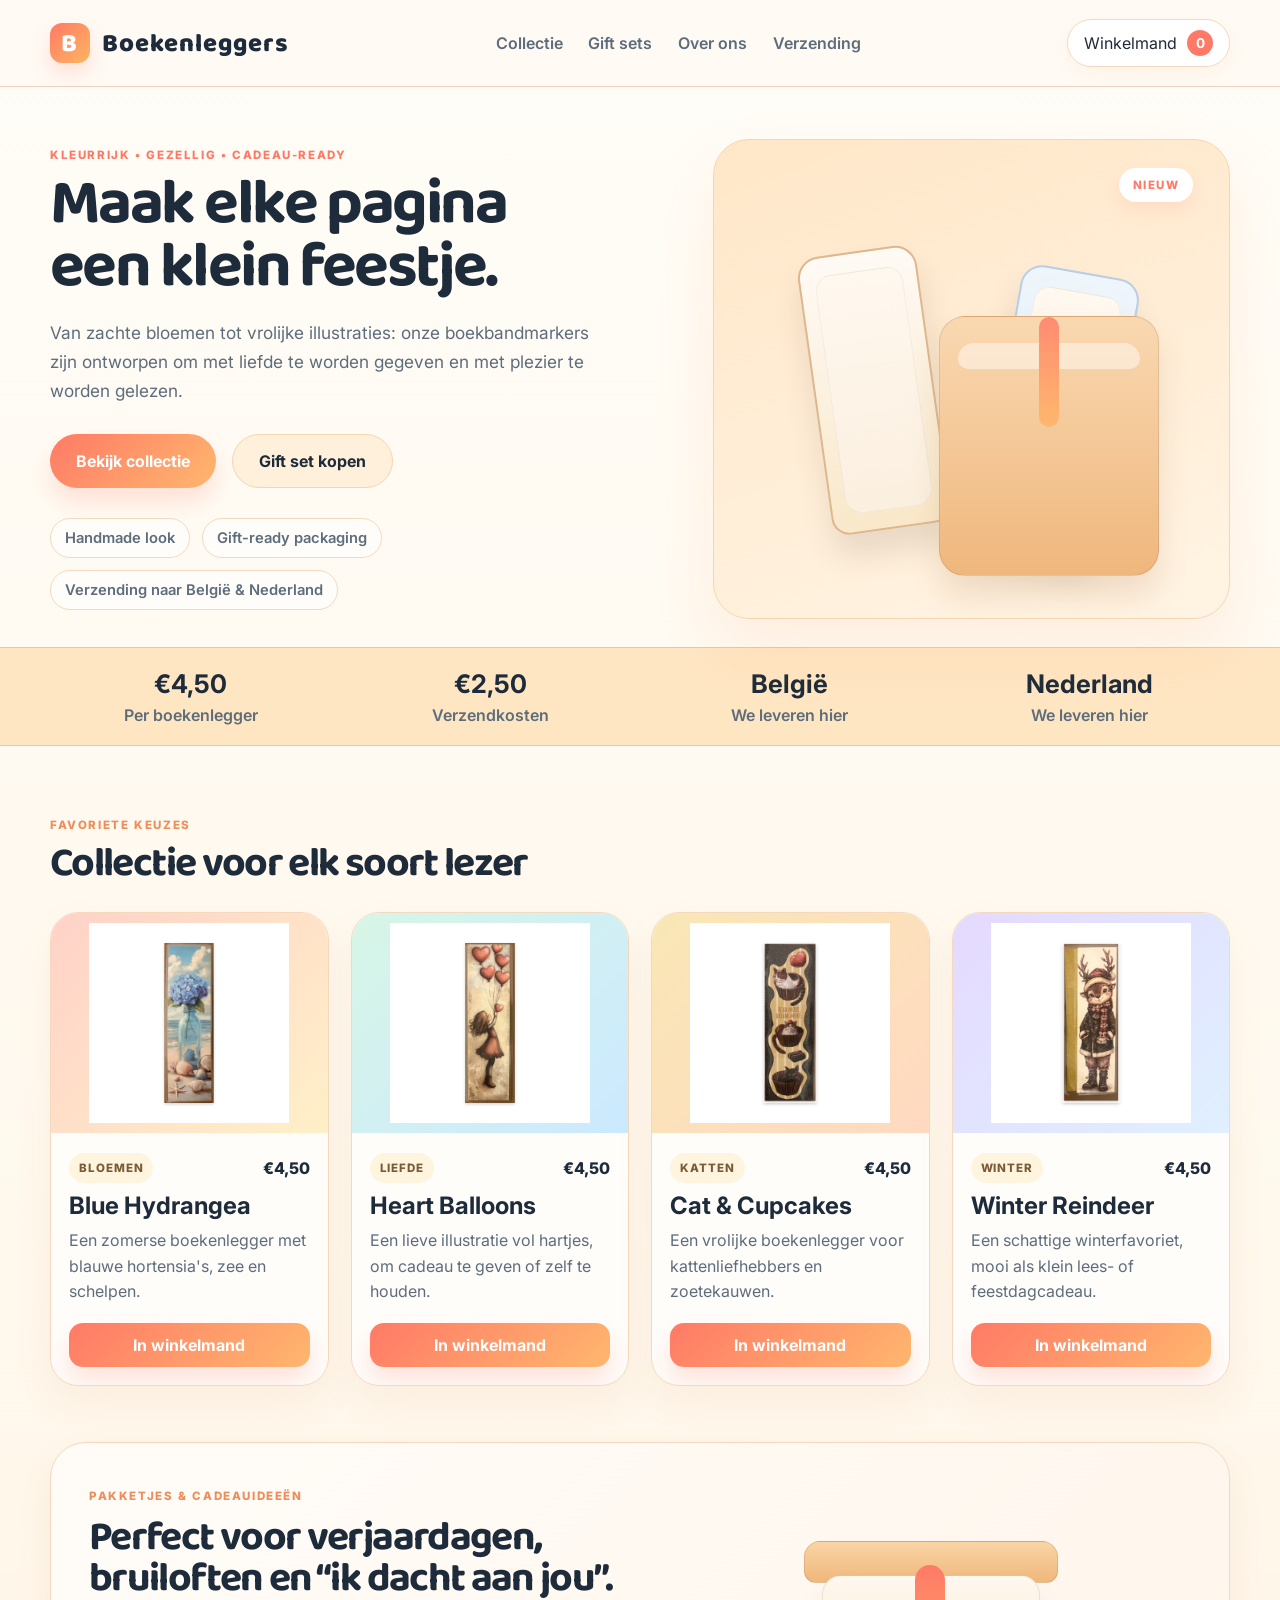
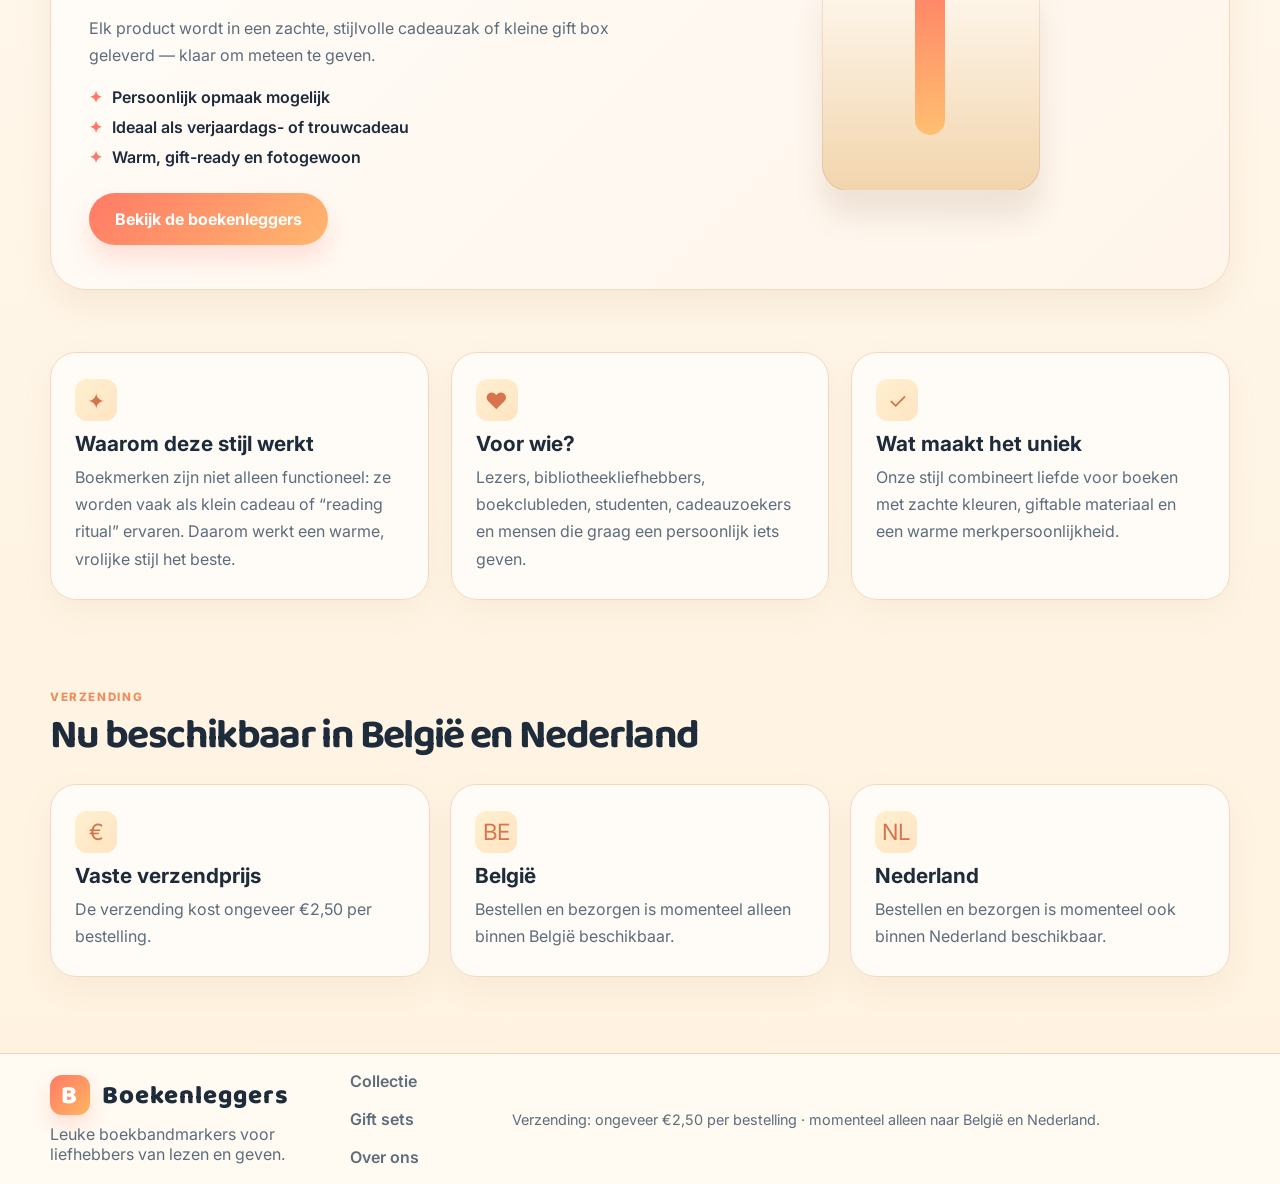
==== index.html @ 8aede01d "Add bookmark photos and update regional pricing" ====
<!DOCTYPE html>
<html lang="nl">
  <head>
    <meta charset="UTF-8" />
    <meta name="viewport" content="width=device-width, initial-scale=1.0" />
    <meta
      name="description"
      content="Kleurrijke boekenleggers voor €4,50 per stuk. Verzending voor €2,50 naar België en Nederland."
    />
    <title>Boekenleggers.be | Kleurrijke boekenleggers</title>
    <link rel="preconnect" href="https://fonts.googleapis.com" />
    <link rel="preconnect" href="https://fonts.gstatic.com" crossorigin />
    <link
      href="https://fonts.googleapis.com/css2?family=Baloo+2:wght@400;600;700;800&family=Inter:wght@400;500;600;700;800&display=swap"
      rel="stylesheet"
    />
    <link rel="stylesheet" href="styles.css" />
  </head>
  <body>
    <header class="topbar">
      <div class="container nav-wrap">
        <div class="brand" aria-label="Boekenleggers home">
          <span class="brand-mark">B</span>
          <span>Boekenleggers</span>
        </div>
        <nav class="main-nav" aria-label="Hoofdnavigatie">
          <a href="#collectie">Collectie</a>
          <a href="#gift-box">Gift sets</a>
          <a href="#about">Over ons</a>
          <a href="#shipping">Verzending</a>
        </nav>
        <button class="cart-pill" aria-label="Winkelmandje">
          <span>Winkelmand</span>
          <span class="cart-count" id="cartCount">0</span>
        </button>
      </div>
    </header>

    <main>
      <section class="hero container">
        <div class="hero-copy">
          <p class="eyebrow">Kleurrijk • gezellig • cadeau-ready</p>
          <h1>Maak elke pagina een klein feestje.</h1>
          <p class="lead">
            Van zachte bloemen tot vrolijke illustraties: onze boekbandmarkers zijn
            ontworpen om met liefde te worden gegeven en met plezier te worden gelezen.
          </p>
          <div class="hero-actions">
            <a class="button primary" href="#collectie">Bekijk collectie</a>
            <a class="button secondary" href="#gift-box">Gift set kopen</a>
          </div>
          <ul class="mini-meta" aria-label="Belangrijke voordelen">
            <li>Handmade look</li>
            <li>Gift-ready packaging</li>
            <li>Verzending naar België & Nederland</li>
          </ul>
        </div>

        <div class="hero-visual" aria-label="Product showcase">
          <div class="product-scene">
            <div class="bookmark bookmark-one"></div>
            <div class="bookmark bookmark-two"></div>
            <div class="gift-bag">
              <div class="bag-top"></div>
              <div class="bag-ribbon"></div>
            </div>
            <div class="badge">Nieuw</div>
          </div>
        </div>
      </section>

      <section class="promo-strip">
        <div class="container promo-grid">
          <div>
            <strong>€4,50</strong>
            <span>Per boekenlegger</span>
          </div>
          <div>
            <strong>€2,50</strong>
            <span>Verzendkosten</span>
          </div>
          <div>
            <strong>België</strong>
            <span>We leveren hier</span>
          </div>
          <div>
            <strong>Nederland</strong>
            <span>We leveren hier</span>
          </div>
        </div>
      </section>

      <section class="collection container" id="collectie">
        <div class="section-heading">
          <p class="eyebrow accent">Favoriete keuzes</p>
          <h2>Collectie voor elk soort lezer</h2>
        </div>

        <div class="product-grid">
          <article class="product-card" data-name="Blue Hydrangea" data-price="4.50">
            <div class="product-art art-peach">
              <img class="product-image" src="assets/products/blue-hydrangea-bookmark.jpg" alt="Blauwe hortensia met schelpen op een boekenlegger" />
            </div>
            <div class="product-info">
              <div class="meta-row">
                <span class="tag">Bloemen</span>
                <span class="price">€4,50</span>
              </div>
              <h3>Blue Hydrangea</h3>
              <p>Een zomerse boekenlegger met blauwe hortensia's, zee en schelpen.</p>
              <button class="card-button">In winkelmand</button>
            </div>
          </article>

          <article class="product-card" data-name="Heart Balloons" data-price="4.50">
            <div class="product-art art-mint">
              <img class="product-image" src="assets/products/heart-balloons-bookmark.jpg" alt="Illustratie van een meisje met hartvormige ballonnen op een boekenlegger" />
            </div>
            <div class="product-info">
              <div class="meta-row">
                <span class="tag">Liefde</span>
                <span class="price">€4,50</span>
              </div>
              <h3>Heart Balloons</h3>
              <p>Een lieve illustratie vol hartjes, om cadeau te geven of zelf te houden.</p>
              <button class="card-button">In winkelmand</button>
            </div>
          </article>

          <article class="product-card" data-name="Cat & Cupcakes" data-price="4.50">
            <div class="product-art art-gold">
              <img class="product-image" src="assets/products/cat-reader-bookmark.jpg" alt="Speelse kattenillustratie met cupcakes op een boekenlegger" />
            </div>
            <div class="product-info">
              <div class="meta-row">
                <span class="tag">Katten</span>
                <span class="price">€4,50</span>
              </div>
              <h3>Cat & Cupcakes</h3>
              <p>Een vrolijke boekenlegger voor kattenliefhebbers en zoetekauwen.</p>
              <button class="card-button">In winkelmand</button>
            </div>
          </article>

          <article class="product-card" data-name="Winter Reindeer" data-price="4.50">
            <div class="product-art art-lilac">
              <img class="product-image" src="assets/products/winter-reindeer-bookmark.jpg" alt="Schattige rendierillustratie op een winterse boekenlegger" />
            </div>
            <div class="product-info">
              <div class="meta-row">
                <span class="tag">Winter</span>
                <span class="price">€4,50</span>
              </div>
              <h3>Winter Reindeer</h3>
              <p>Een schattige winterfavoriet, mooi als klein lees- of feestdagcadeau.</p>
              <button class="card-button">In winkelmand</button>
            </div>
          </article>
        </div>
      </section>

      <section class="gift-banner" id="gift-box">
        <div class="container gift-layout">
          <div class="gift-copy">
            <p class="eyebrow accent">Pakketjes & cadeauideeën</p>
            <h2>Perfect voor verjaardagen, bruiloften en “ik dacht aan jou”.</h2>
            <p>
              Elk product wordt in een zachte, stijlvolle cadeauzak of kleine gift box geleverd —
              klaar om meteen te geven.
            </p>
            <ul>
              <li>Persoonlijk opmaak mogelijk</li>
              <li>Ideaal als verjaardags- of trouwcadeau</li>
              <li>Warm, gift-ready en fotogewoon</li>
            </ul>
            <a class="button primary" href="#collectie">Bekijk de boekenleggers</a>
          </div>
          <div class="gift-visual" aria-hidden="true">
            <div class="box">
              <div class="box-lid"></div>
              <div class="box-body"></div>
              <div class="box-ribbon"></div>
            </div>
          </div>
        </div>
      </section>

      <section class="info-grid container" id="about">
        <div class="panel">
          <div class="icon">✦</div>
          <h3>Waarom deze stijl werkt</h3>
          <p>
            Boekmerken zijn niet alleen functioneel: ze worden vaak als klein cadeau of
            “reading ritual” ervaren. Daarom werkt een warme, vrolijke stijl het beste.
          </p>
        </div>
        <div class="panel">
          <div class="icon">♥</div>
          <h3>Voor wie?</h3>
          <p>
            Lezers, bibliotheekliefhebbers, boekclubleden, studenten, cadeauzoekers en mensen die
            graag een persoonlijk iets geven.
          </p>
        </div>
        <div class="panel">
          <div class="icon">✓</div>
          <h3>Wat maakt het uniek</h3>
          <p>
            Onze stijl combineert liefde voor boeken met zachte kleuren, giftable materiaal en
            een warme merkpersoonlijkheid.
          </p>
        </div>
      </section>

      <section class="reviews container" id="shipping">
        <div class="section-heading">
          <p class="eyebrow accent">Verzending</p>
          <h2>Nu beschikbaar in België en Nederland</h2>
        </div>

        <div class="review-grid">
          <div class="panel">
            <div class="icon">€</div>
            <h3>Vaste verzendprijs</h3>
            <p>De verzending kost ongeveer €2,50 per bestelling.</p>
          </div>
          <div class="panel">
            <div class="icon">BE</div>
            <h3>België</h3>
            <p>Bestellen en bezorgen is momenteel alleen binnen België beschikbaar.</p>
          </div>
          <div class="panel">
            <div class="icon">NL</div>
            <h3>Nederland</h3>
            <p>Bestellen en bezorgen is momenteel ook binnen Nederland beschikbaar.</p>
          </div>
        </div>
      </section>
    </main>

    <footer class="site-footer">
      <div class="container footer-wrap">
        <div>
          <div class="brand footer-brand">
            <span class="brand-mark">B</span>
            <span>Boekenleggers</span>
          </div>
          <p>Leuke boekbandmarkers voor liefhebbers van lezen en geven.</p>
        </div>
        <div class="footer-links">
          <a href="#collectie">Collectie</a>
          <a href="#gift-box">Gift sets</a>
          <a href="#about">Over ons</a>
        </div>
        <p class="shipping-note">Verzending: ongeveer €2,50 per bestelling · momenteel alleen naar België en Nederland.</p>
      </div>
    </footer>

    <script src="script.js"></script>
  </body>
</html>
---- styles.css ----
:root {
  --bg: #fffaf4;
  --panel: #fffdf9;
  --cream: #fff1d7;
  --peach: #ffbb9a;
  --coral: #ff7a66;
  --sun: #ffd76a;
  --mint: #bfe9d4;
  --sky: #cfe8ff;
  --lavender: #e1d4ff;
  --ink: #1d2b3a;
  --muted: #5d6d7c;
  --line: #f4d9be;
  --shadow: rgba(89, 58, 41, 0.12);
}

* {
  box-sizing: border-box;
}

html {
  scroll-behavior: smooth;
}

body {
  margin: 0;
  font-family: "Inter", sans-serif;
  background: linear-gradient(180deg, #fffdf8 0%, #fff2df 100%);
  color: var(--ink);
}

a {
  color: inherit;
  text-decoration: none;
}

button {
  font: inherit;
}

.container {
  width: min(1180px, calc(100% - 32px));
  margin: 0 auto;
}

.topbar {
  position: sticky;
  top: 0;
  z-index: 10;
  background: rgba(255, 250, 244, 0.85);
  backdrop-filter: blur(10px);
  border-bottom: 1px solid rgba(236, 201, 173, 0.8);
}

.nav-wrap {
  display: flex;
  align-items: center;
  justify-content: space-between;
  min-height: 86px;
  gap: 16px;
}

.brand {
  display: inline-flex;
  align-items: center;
  gap: 12px;
  font-family: "Baloo 2", cursive;
  font-weight: 800;
  font-size: clamp(1.5rem, 2vw, 2.1rem);
  letter-spacing: 0.04em;
}

.brand-mark {
  display: inline-flex;
  align-items: center;
  justify-content: center;
  width: 40px;
  height: 40px;
  border-radius: 12px;
  background: linear-gradient(135deg, var(--coral), #ffb561);
  color: white;
  box-shadow: 0 10px 20px rgba(255, 122, 102, 0.2);
}

.main-nav {
  display: flex;
  align-items: center;
  gap: clamp(14px, 2vw, 30px);
  font-weight: 600;
  color: var(--muted);
}

.main-nav a {
  position: relative;
}

.main-nav a::after {
  content: "";
  position: absolute;
  left: 0;
  bottom: -8px;
  width: 100%;
  height: 2px;
  background: var(--coral);
  transform: scaleX(0);
  transform-origin: center;
  transition: transform 0.2s ease;
}

.main-nav a:hover::after,
.main-nav a:focus-visible::after {
  transform: scaleX(1);
}

.cart-pill {
  display: inline-flex;
  align-items: center;
  gap: 10px;
  border: 1px solid var(--line);
  background: #fff;
  color: var(--ink);
  border-radius: 999px;
  padding: 10px 16px;
  cursor: pointer;
  box-shadow: 0 8px 16px rgba(255, 164, 97, 0.08);
}

.cart-count {
  display: inline-flex;
  align-items: center;
  justify-content: center;
  width: 26px;
  height: 26px;
  border-radius: 50%;
  background: var(--coral);
  color: white;
  font-size: 0.85rem;
  font-weight: 700;
}

.hero {
  display: grid;
  grid-template-columns: 1.1fr 0.9fr;
  align-items: center;
  gap: 32px;
  padding: 52px 0 28px;
}

.eyebrow {
  margin: 0 0 12px;
  text-transform: uppercase;
  letter-spacing: 0.14em;
  font-size: 0.72rem;
  font-weight: 800;
  color: var(--coral);
}

.eyebrow.accent {
  color: #ef8d5a;
}

.hero-copy h1,
.section-heading h2,
.gift-copy h2 {
  margin: 0;
  font-family: "Baloo 2", cursive;
  line-height: 0.98;
  letter-spacing: -0.04em;
  color: var(--ink);
}

.hero-copy h1 {
  font-size: clamp(3rem, 5vw, 5rem);
  max-width: 560px;
}

.lead {
  margin: 18px 0 0;
  color: var(--muted);
  font-size: 1.08rem;
  line-height: 1.7;
  max-width: 560px;
}

.hero-actions {
  display: flex;
  flex-wrap: wrap;
  gap: 16px;
  margin-top: 28px;
}

.button {
  display: inline-flex;
  align-items: center;
  justify-content: center;
  border-radius: 999px;
  padding: 16px 26px;
  font-weight: 700;
  transition: transform 0.2s ease, box-shadow 0.2s ease;
}

.button:hover,
.card-button:hover {
  transform: translateY(-1px);
}

.button.primary,
.card-button {
  border: none;
  background: linear-gradient(135deg, #ff7a66 0%, #ffb76e 100%);
  color: white;
  box-shadow: 0 14px 25px rgba(255, 122, 102, 0.2);
}

.button.secondary {
  background: #fff0DB;
  color: var(--ink);
  border: 1px solid #f7d5af;
}

.mini-meta {
  display: flex;
  flex-wrap: wrap;
  gap: 12px;
  list-style: none;
  padding: 0;
  margin: 30px 0 0;
  color: var(--muted);
  font-size: 0.92rem;
  font-weight: 600;
}

.mini-meta li {
  background: rgba(255, 255, 255, 0.65);
  border: 1px solid var(--line);
  border-radius: 999px;
  padding: 10px 14px;
}

.hero-visual {
  display: flex;
  justify-content: center;
}

.product-scene {
  position: relative;
  width: min(520px, 100%);
  height: 480px;
  border-radius: 36px;
  background: linear-gradient(160deg, #ffe7c8 0%, #fff4e4 100%);
  border: 1px solid #f6d6b0;
  box-shadow: 0 30px 60px rgba(255, 163, 104, 0.14);
  overflow: hidden;
}

.bookmark {
  position: absolute;
  width: 120px;
  height: 280px;
  border-radius: 22px 22px 18px 18px;
  background: linear-gradient(180deg, #fffaf5 0%, #f9e8c9 100%);
  border: 2px solid #ddb88f;
  box-shadow: 0 22px 30px rgba(84, 63, 47, 0.13);
}

.bookmark::before {
  content: "";
  position: absolute;
  inset: 18px 14px 18px 14px;
  border-radius: 16px;
  background: linear-gradient(180deg, #fff8ef 0%, #fbefdf 100%);
  border: 1px solid rgba(0, 0, 0, 0.04);
}

.bookmark-one {
  left: 100px;
  top: 110px;
  transform: rotate(-8deg);
}

.bookmark-two {
  right: 110px;
  top: 130px;
  transform: rotate(10deg);
  background: linear-gradient(180deg, #eef6fb 0%, #dae8f9 100%);
  border-color: #b8cde7;
}

.gift-bag {
  position: absolute;
  right: 70px;
  bottom: 42px;
  width: 220px;
  height: 260px;
  background: linear-gradient(180deg, #f9d8b1 0%, #efb77d 100%);
  border-radius: 26px;
  border: 1px solid rgba(121, 80, 53, 0.16);
  box-shadow: 0 20px 30px rgba(159, 104, 55, 0.16);
}

.bag-top {
  position: absolute;
  left: 18px;
  right: 18px;
  top: 26px;
  height: 26px;
  border-radius: 16px 16px 10px 10px;
  background: rgba(255, 255, 255, 0.45);
}

.bag-ribbon {
  position: absolute;
  left: calc(50% - 10px);
  top: 0;
  width: 20px;
  height: 110px;
  border-radius: 999px;
  background: linear-gradient(180deg, #ff8b72 0%, #ffb76e 100%);
}

.badge {
  position: absolute;
  top: 28px;
  right: 36px;
  background: white;
  color: var(--coral);
  font-size: 0.72rem;
  font-weight: 800;
  letter-spacing: 0.12em;
  padding: 10px 14px;
  border-radius: 999px;
  text-transform: uppercase;
  box-shadow: 0 8px 18px rgba(255, 124, 88, 0.12);
}

.promo-strip {
  background: #ffe6c3;
  border-top: 1px solid rgba(210, 171, 119, 0.5);
  border-bottom: 1px solid rgba(210, 171, 119, 0.5);
}

.promo-grid {
  display: grid;
  grid-template-columns: repeat(4, minmax(0, 1fr));
  gap: 18px;
  padding: 20px 0;
  text-align: center;
}

.promo-grid div {
  display: flex;
  flex-direction: column;
  gap: 6px;
}

.promo-grid strong {
  font-size: clamp(1.2rem, 2vw, 1.8rem);
  color: var(--ink);
}

.promo-grid span {
  color: var(--muted);
  font-weight: 600;
}

.collection,
.reviews {
  padding: 72px 0 28px;
}

.section-heading {
  margin-bottom: 28px;
}

.section-heading h2,
.gift-copy h2 {
  font-size: clamp(2.1rem, 3.2vw, 3.5rem);
}

.product-grid {
  display: grid;
  grid-template-columns: repeat(4, minmax(0, 1fr));
  gap: 22px;
}

.product-card {
  background: rgba(255, 255, 255, 0.75);
  border: 1px solid var(--line);
  border-radius: 28px;
  overflow: hidden;
  box-shadow: 0 16px 36px rgba(185, 130, 80, 0.08);
}

.product-art {
  position: relative;
  height: 220px;
  display: flex;
  align-items: center;
  justify-content: center;
  padding: 10px;
}

.product-image {
  width: 100%;
  height: 100%;
  object-fit: contain;
  border-radius: 18px;
}

.art-peach {
  background: linear-gradient(135deg, #ffd2c8 0%, #fff0c8 100%);
}

.art-mint {
  background: linear-gradient(135deg, #d7f6e6 0%, #cbe9ff 100%);
}

.art-gold {
  background: linear-gradient(135deg, #f9e7b5 0%, #ffd9c1 100%);
}

.art-lilac {
  background: linear-gradient(135deg, #e5d9ff 0%, #dff0ff 100%);
}

.product-info {
  padding: 20px 18px 18px;
}

.meta-row {
  display: flex;
  justify-content: space-between;
  align-items: center;
  gap: 10px;
  margin-bottom: 8px;
}

.tag {
  display: inline-flex;
  align-items: center;
  justify-content: center;
  min-height: 30px;
  border-radius: 999px;
  background: #fff4de;
  color: #7a5b38;
  font-size: 0.72rem;
  font-weight: 800;
  letter-spacing: 0.08em;
  text-transform: uppercase;
  padding: 0 10px;
}

.price {
  font-weight: 800;
  color: var(--ink);
}

.product-info h3 {
  margin: 0 0 8px;
  font-size: 1.5rem;
}

.product-info p {
  margin: 0;
  color: var(--muted);
  line-height: 1.6;
}

.card-button {
  margin-top: 18px;
  width: 100%;
  border: none;
  border-radius: 14px;
  padding: 12px 16px;
  font-weight: 700;
  cursor: pointer;
}

.gift-banner {
  padding: 28px 0 10px;
}

.gift-layout {
  display: grid;
  grid-template-columns: 1.03fr 0.97fr;
  align-items: center;
  gap: 28px;
  padding: 44px 38px;
  background: linear-gradient(135deg, #fffcf8 0%, #fff5ea 100%);
  border: 1px solid var(--line);
  border-radius: 36px;
  box-shadow: 0 16px 32px rgba(181, 120, 72, 0.1);
}

.gift-copy p {
  color: var(--muted);
  line-height: 1.7;
}

.gift-copy ul {
  list-style: none;
  padding: 0;
  margin: 18px 0 26px;
  display: grid;
  gap: 10px;
  color: var(--ink);
  font-weight: 600;
}

.gift-copy li::before {
  content: "✦";
  color: var(--coral);
  margin-right: 10px;
}

.gift-visual {
  display: flex;
  justify-content: center;
  align-items: center;
  min-height: 320px;
}

.box {
  position: relative;
  width: 290px;
  height: 250px;
}

.box-lid {
  position: absolute;
  left: 18px;
  right: 18px;
  top: 0;
  height: 42px;
  border-radius: 16px 16px 12px 12px;
  background: linear-gradient(180deg, #f9d5a4 0%, #f0b77c 100%);
  border: 1px solid rgba(123, 66, 35, 0.15);
}

.box-body {
  position: absolute;
  left: 36px;
  right: 36px;
  top: 34px;
  bottom: 0;
  border-radius: 20px 20px 26px 26px;
  background: linear-gradient(180deg, #fff8ef 0%, #f2d5ad 100%);
  border: 1px solid rgba(123, 66, 35, 0.12);
  box-shadow: 0 25px 30px rgba(118, 76, 44, 0.12);
}

.box-ribbon {
  position: absolute;
  left: calc(50% - 16px);
  top: 24px;
  width: 30px;
  height: 170px;
  border-radius: 999px;
  background: linear-gradient(180deg, #ff7a66 0%, #ffbf70 100%);
}

.info-grid {
  display: grid;
  grid-template-columns: repeat(3, minmax(0, 1fr));
  gap: 22px;
  padding-top: 52px;
  padding-bottom: 18px;
}

.panel {
  background: rgba(255, 255, 255, 0.7);
  border: 1px solid var(--line);
  border-radius: 26px;
  padding: 26px 24px;
  box-shadow: 0 12px 30px rgba(167, 127, 91, 0.08);
}

.icon {
  display: inline-flex;
  align-items: center;
  justify-content: center;
  width: 42px;
  height: 42px;
  border-radius: 12px;
  background: linear-gradient(135deg, #fff0d1 0%, #ffe4c1 100%);
  color: #d7744d;
  font-size: 1.4rem;
  margin-bottom: 10px;
}

.panel h3 {
  margin: 0 0 8px;
  font-size: 1.3rem;
}

.panel p {
  margin: 0;
  color: var(--muted);
  line-height: 1.7;
}

.review-grid {
  display: grid;
  grid-template-columns: repeat(3, minmax(0, 1fr));
  gap: 20px;
}

blockquote {
  margin: 0;
  background: rgba(255, 255, 255, 0.72);
  border: 1px solid var(--line);
  border-radius: 24px;
  padding: 24px 22px;
  color: var(--ink);
  font-size: 1.04rem;
  line-height: 1.7;
  box-shadow: 0 12px 30px rgba(167, 127, 91, 0.06);
}

blockquote footer {
  margin-top: 12px;
  font-weight: 700;
  color: var(--muted);
}

.site-footer {
  border-top: 1px solid rgba(230, 188, 152, 0.6);
  background: rgba(255, 250, 243, 0.98);
  margin-top: 48px;
}

.footer-wrap {
  display: flex;
  justify-content: space-between;
  align-items: center;
  gap: 18px;
  min-height: 130px;
}

.footer-brand {
  margin-bottom: 8px;
}

.site-footer p {
  margin: 0;
  color: var(--muted);
}

.footer-links {
  display: flex;
  flex-wrap: wrap;
  gap: 18px;
  font-weight: 600;
  color: var(--muted);
}

.shipping-note {
  flex-basis: 100%;
  font-size: 0.9rem;
}

@media (max-width: 980px) {
  .hero,
  .gift-layout,
  .product-grid,
  .info-grid,
  .review-grid {
    grid-template-columns: 1fr 1fr;
  }

  .hero {
    grid-template-columns: 1fr;
  }

  .product-grid,
  .review-grid {
    grid-template-columns: repeat(2, minmax(0, 1fr));
  }

  .main-nav {
    display: none;
  }
}

@media (max-width: 680px) {
  .promo-grid,
  .product-grid,
  .info-grid,
  .review-grid,
  .gift-layout {
    grid-template-columns: 1fr;
  }

  .product-scene {
    height: 360px;
  }

  .gift-layout {
    padding: 28px 20px;
  }

  .hero-copy h1 {
    max-width: 100%;
  }

  .button {
    width: 100%;
  }

  .hero-actions {
    flex-direction: column;
  }

  .footer-wrap {
    align-items: flex-start;
    flex-direction: column;
    justify-content: center;
    padding: 20px 0;
  }
}
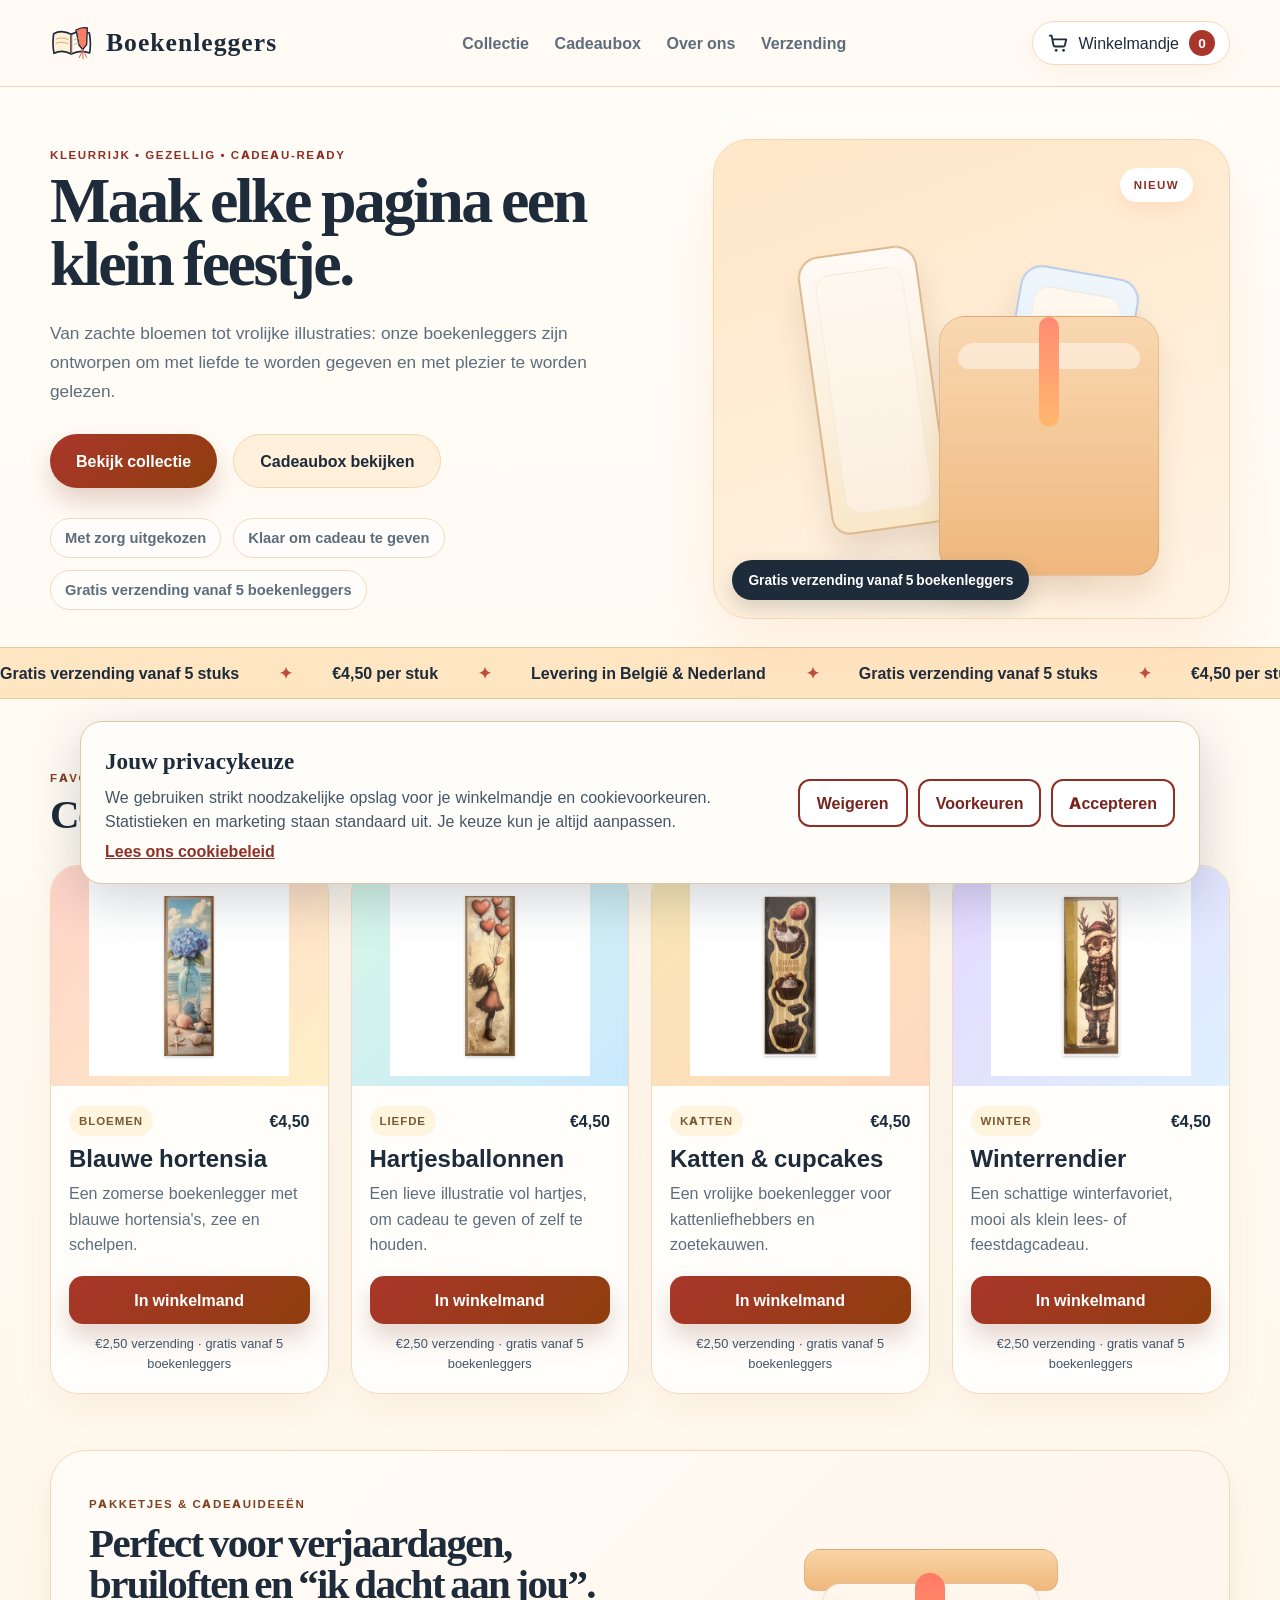
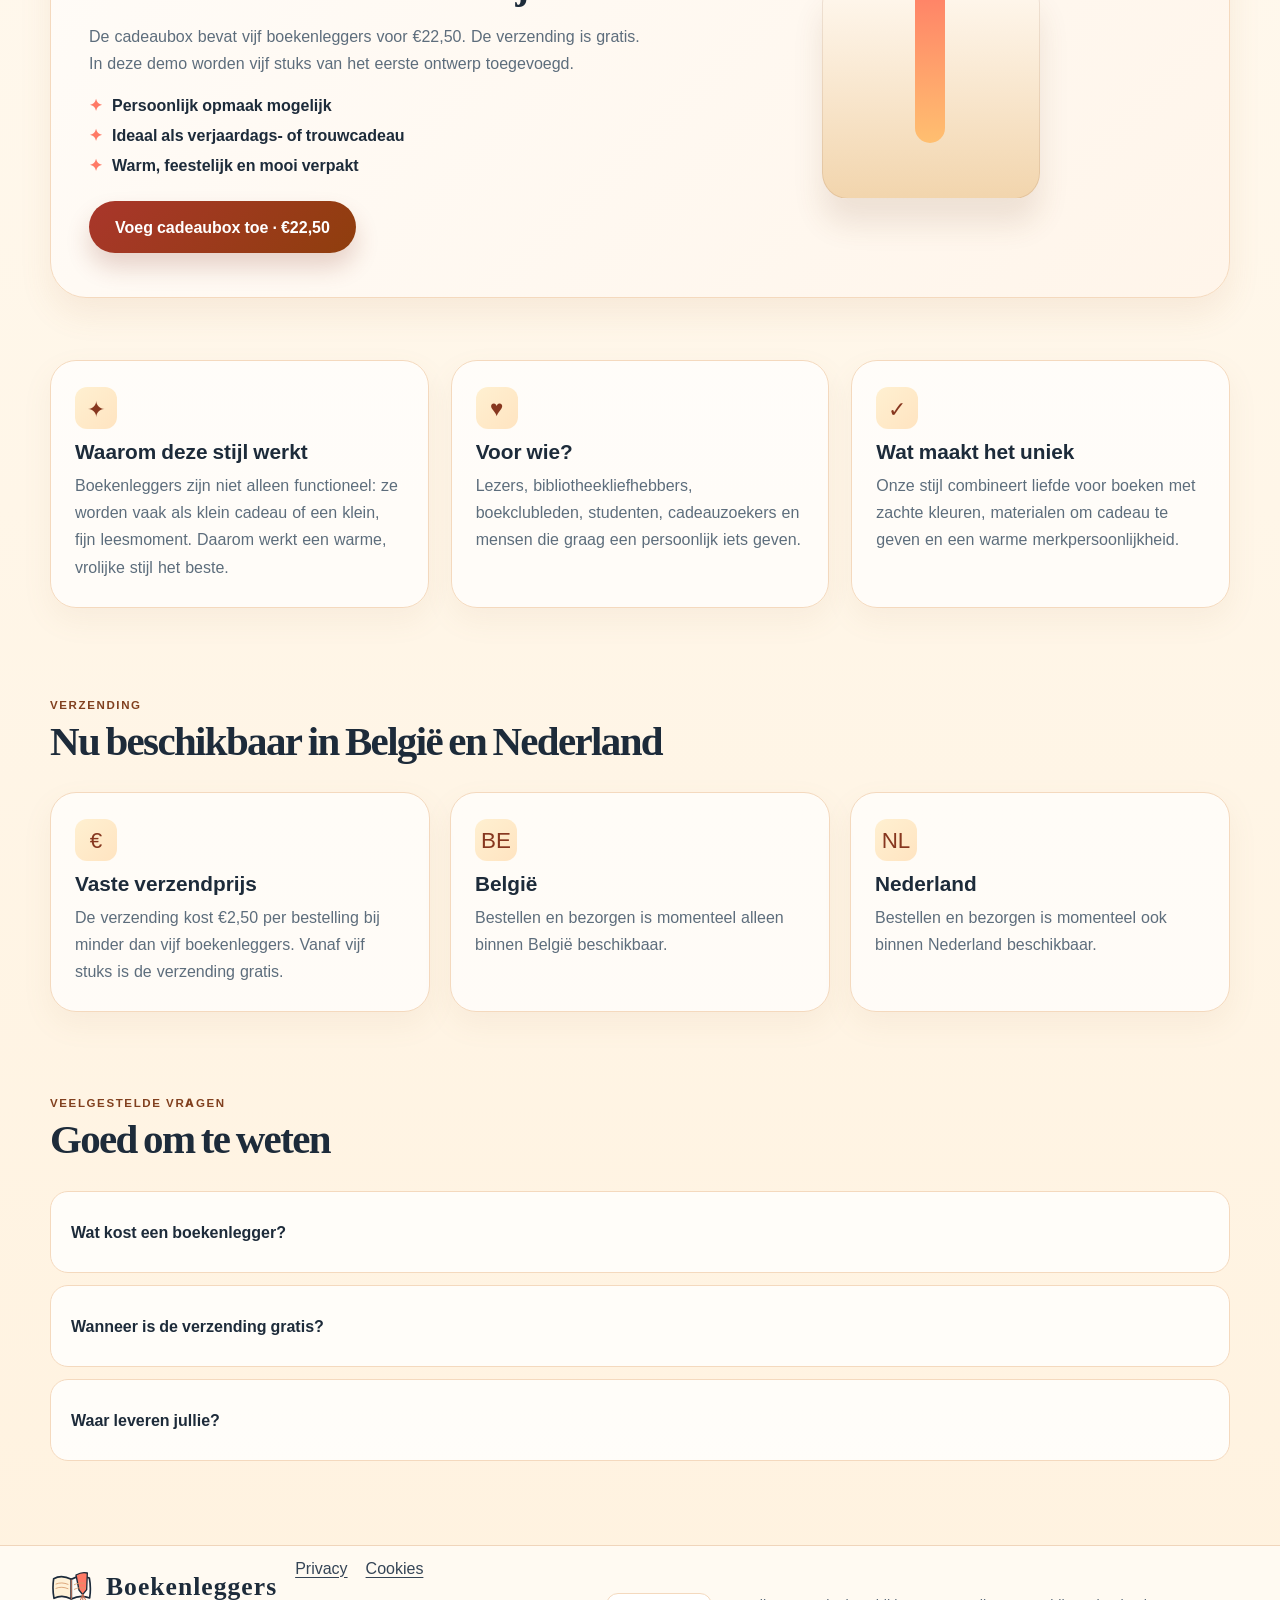
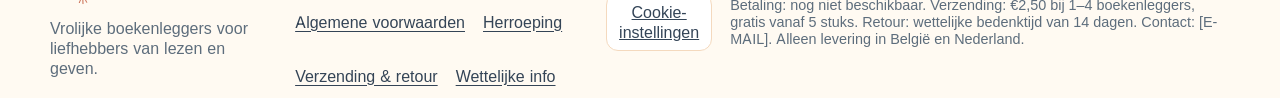
==== commit 436d1fa3: "Build animated Dutch storefront with legal and consent pages" ====
--- a/index.html
+++ b/index.html
@@ -1,5 +1,5 @@
 <!DOCTYPE html>
-<html lang="nl">
+<html lang="nl-BE">
   <head>
     <meta charset="UTF-8" />
     <meta name="viewport" content="width=device-width, initial-scale=1.0" />
@@ -7,31 +7,38 @@
       name="description"
       content="Kleurrijke boekenleggers voor €4,50 per stuk. Verzending voor €2,50 naar België en Nederland."
     />
+    <link rel="canonical" href="https://semracol.github.io/boekenleggers/" />
+    <meta property="og:type" content="website" />
+    <meta property="og:title" content="Boekenleggers.be | Kleurrijke boekenleggers" />
+    <meta property="og:description" content="Vrolijke boekenleggers voor €4,50. Gratis verzending vanaf vijf stuks in België en Nederland." />
+    <meta property="og:url" content="https://semracol.github.io/boekenleggers/" />
+    <link rel="icon" type="image/svg+xml" href="assets/favicon.svg" />
     <title>Boekenleggers.be | Kleurrijke boekenleggers</title>
-    <link rel="preconnect" href="https://fonts.googleapis.com" />
-    <link rel="preconnect" href="https://fonts.gstatic.com" crossorigin />
-    <link
-      href="https://fonts.googleapis.com/css2?family=Baloo+2:wght@400;600;700;800&family=Inter:wght@400;500;600;700;800&display=swap"
-      rel="stylesheet"
-    />
+    <link rel="preload" href="assets/fonts/inter-latin-ext.woff2" as="font" type="font/woff2" crossorigin />
+    <link rel="preload" href="assets/fonts/baloo-2-latin-ext.woff2" as="font" type="font/woff2" crossorigin />
     <link rel="stylesheet" href="styles.css" />
   </head>
   <body>
     <header class="topbar">
       <div class="container nav-wrap">
-        <div class="brand" aria-label="Boekenleggers home">
-          <span class="brand-mark">B</span>
+        <a class="brand" href="#" aria-label="Boekenleggers — startpagina">
+          <img src="assets/logo-mark.svg" alt="" width="44" height="44" />
           <span>Boekenleggers</span>
-        </div>
+        </a>
         <nav class="main-nav" aria-label="Hoofdnavigatie">
           <a href="#collectie">Collectie</a>
-          <a href="#gift-box">Gift sets</a>
+          <a href="#gift-box">Cadeaubox</a>
           <a href="#about">Over ons</a>
           <a href="#shipping">Verzending</a>
         </nav>
-        <button class="cart-pill" aria-label="Winkelmandje">
-          <span>Winkelmand</span>
-          <span class="cart-count" id="cartCount">0</span>
+        <button class="cart-pill" aria-haspopup="dialog" aria-controls="cartPanel" aria-expanded="false">
+          <svg class="cart-icon" aria-hidden="true" viewBox="0 0 24 24" width="22" height="22">
+            <path d="M3 4h2l2.1 10.2a2 2 0 0 0 2 1.6h8.5a2 2 0 0 0 1.9-1.4L21 8H6" fill="none" stroke="currentColor" stroke-linecap="round" stroke-linejoin="round" stroke-width="2" />
+            <circle cx="10" cy="20" r="1.5" fill="currentColor" />
+            <circle cx="18" cy="20" r="1.5" fill="currentColor" />
+          </svg>
+          <span>Winkelmandje</span>
+          <span class="cart-count" id="cartCount" aria-live="polite" aria-atomic="true">0</span>
         </button>
       </div>
     </header>
@@ -40,19 +47,19 @@
       <section class="hero container">
         <div class="hero-copy">
           <p class="eyebrow">Kleurrijk • gezellig • cadeau-ready</p>
-          <h1>Maak elke pagina een klein feestje.</h1>
+          <h1 id="heroTitle">Maak elke pagina een klein feestje.</h1>
           <p class="lead">
-            Van zachte bloemen tot vrolijke illustraties: onze boekbandmarkers zijn
+            Van zachte bloemen tot vrolijke illustraties: onze boekenleggers zijn
             ontworpen om met liefde te worden gegeven en met plezier te worden gelezen.
           </p>
           <div class="hero-actions">
             <a class="button primary" href="#collectie">Bekijk collectie</a>
-            <a class="button secondary" href="#gift-box">Gift set kopen</a>
+            <a class="button secondary" href="#gift-box">Cadeaubox bekijken</a>
           </div>
           <ul class="mini-meta" aria-label="Belangrijke voordelen">
-            <li>Handmade look</li>
-            <li>Gift-ready packaging</li>
-            <li>Verzending naar België & Nederland</li>
+            <li>Met zorg uitgekozen</li>
+            <li>Klaar om cadeau te geven</li>
+            <li>Gratis verzending vanaf 5 boekenleggers</li>
           </ul>
         </div>
 
@@ -65,27 +72,16 @@
               <div class="bag-ribbon"></div>
             </div>
             <div class="badge">Nieuw</div>
+            <div class="hero-shipping-badge">Gratis verzending vanaf 5 boekenleggers</div>
           </div>
         </div>
       </section>
 
       <section class="promo-strip">
-        <div class="container promo-grid">
-          <div>
-            <strong>€4,50</strong>
-            <span>Per boekenlegger</span>
-          </div>
-          <div>
-            <strong>€2,50</strong>
-            <span>Verzendkosten</span>
-          </div>
-          <div>
-            <strong>België</strong>
-            <span>We leveren hier</span>
-          </div>
-          <div>
-            <strong>Nederland</strong>
-            <span>We leveren hier</span>
+        <div class="marquee-track" aria-label="Gratis verzending vanaf 5 stuks • €4,50 per stuk • Levering in België en Nederland" role="region">
+          <div class="marquee-content" aria-hidden="true">
+            <span>Gratis verzending vanaf 5 stuks</span><span>€4,50 per stuk</span><span>Levering in België & Nederland</span>
+            <span>Gratis verzending vanaf 5 stuks</span><span>€4,50 per stuk</span><span>Levering in België & Nederland</span>
           </div>
         </div>
       </section>
@@ -97,63 +93,67 @@
         </div>
 
         <div class="product-grid">
-          <article class="product-card" data-name="Blue Hydrangea" data-price="4.50">
+          <article class="product-card" data-name="Blauwe hortensia" data-price="4.50">
             <div class="product-art art-peach">
-              <img class="product-image" src="assets/products/blue-hydrangea-bookmark.jpg" alt="Blauwe hortensia met schelpen op een boekenlegger" />
+              <img class="product-image" src="assets/products/blue-hydrangea-bookmark.jpg" alt="Boekenlegger met blauwe hortensia, zee en schelpen" width="220" height="220" loading="lazy" />
             </div>
             <div class="product-info">
               <div class="meta-row">
                 <span class="tag">Bloemen</span>
                 <span class="price">€4,50</span>
               </div>
-              <h3>Blue Hydrangea</h3>
+              <h3>Blauwe hortensia</h3>
               <p>Een zomerse boekenlegger met blauwe hortensia's, zee en schelpen.</p>
-              <button class="card-button">In winkelmand</button>
+              <button class="card-button" data-add-product="hydrangea">In winkelmand</button>
+              <p class="product-shipping-note">€2,50 verzending · gratis vanaf 5 boekenleggers</p>
             </div>
           </article>
 
-          <article class="product-card" data-name="Heart Balloons" data-price="4.50">
+          <article class="product-card" data-name="Hartjesballonnen" data-price="4.50">
             <div class="product-art art-mint">
-              <img class="product-image" src="assets/products/heart-balloons-bookmark.jpg" alt="Illustratie van een meisje met hartvormige ballonnen op een boekenlegger" />
+              <img class="product-image" src="assets/products/heart-balloons-bookmark.jpg" alt="Boekenlegger met een meisje dat hartvormige ballonnen vasthoudt" width="220" height="220" loading="lazy" />
             </div>
             <div class="product-info">
               <div class="meta-row">
                 <span class="tag">Liefde</span>
                 <span class="price">€4,50</span>
               </div>
-              <h3>Heart Balloons</h3>
+              <h3>Hartjesballonnen</h3>
               <p>Een lieve illustratie vol hartjes, om cadeau te geven of zelf te houden.</p>
-              <button class="card-button">In winkelmand</button>
+              <button class="card-button" data-add-product="hearts">In winkelmand</button>
+              <p class="product-shipping-note">€2,50 verzending · gratis vanaf 5 boekenleggers</p>
             </div>
           </article>
 
-          <article class="product-card" data-name="Cat & Cupcakes" data-price="4.50">
+          <article class="product-card" data-name="Katten & cupcakes" data-price="4.50">
             <div class="product-art art-gold">
-              <img class="product-image" src="assets/products/cat-reader-bookmark.jpg" alt="Speelse kattenillustratie met cupcakes op een boekenlegger" />
+              <img class="product-image" src="assets/products/cat-reader-bookmark.jpg" alt="Boekenlegger met speelse katten en cupcakes" width="220" height="220" loading="lazy" />
             </div>
             <div class="product-info">
               <div class="meta-row">
                 <span class="tag">Katten</span>
                 <span class="price">€4,50</span>
               </div>
-              <h3>Cat & Cupcakes</h3>
+              <h3>Katten & cupcakes</h3>
               <p>Een vrolijke boekenlegger voor kattenliefhebbers en zoetekauwen.</p>
-              <button class="card-button">In winkelmand</button>
+              <button class="card-button" data-add-product="cats">In winkelmand</button>
+              <p class="product-shipping-note">€2,50 verzending · gratis vanaf 5 boekenleggers</p>
             </div>
           </article>
 
-          <article class="product-card" data-name="Winter Reindeer" data-price="4.50">
+          <article class="product-card" data-name="Winterrendier" data-price="4.50">
             <div class="product-art art-lilac">
-              <img class="product-image" src="assets/products/winter-reindeer-bookmark.jpg" alt="Schattige rendierillustratie op een winterse boekenlegger" />
+              <img class="product-image" src="assets/products/winter-reindeer-bookmark.jpg" alt="Winterse boekenlegger met een schattig rendier" width="220" height="220" loading="lazy" />
             </div>
             <div class="product-info">
               <div class="meta-row">
                 <span class="tag">Winter</span>
                 <span class="price">€4,50</span>
               </div>
-              <h3>Winter Reindeer</h3>
+              <h3>Winterrendier</h3>
               <p>Een schattige winterfavoriet, mooi als klein lees- of feestdagcadeau.</p>
-              <button class="card-button">In winkelmand</button>
+              <button class="card-button" data-add-product="reindeer">In winkelmand</button>
+              <p class="product-shipping-note">€2,50 verzending · gratis vanaf 5 boekenleggers</p>
             </div>
           </article>
         </div>
@@ -164,16 +164,13 @@
           <div class="gift-copy">
             <p class="eyebrow accent">Pakketjes & cadeauideeën</p>
             <h2>Perfect voor verjaardagen, bruiloften en “ik dacht aan jou”.</h2>
-            <p>
-              Elk product wordt in een zachte, stijlvolle cadeauzak of kleine gift box geleverd —
-              klaar om meteen te geven.
-            </p>
+            <p>De cadeaubox bevat vijf boekenleggers voor €22,50. De verzending is gratis. In deze demo worden vijf stuks van het eerste ontwerp toegevoegd.</p>
             <ul>
               <li>Persoonlijk opmaak mogelijk</li>
               <li>Ideaal als verjaardags- of trouwcadeau</li>
-              <li>Warm, gift-ready en fotogewoon</li>
+              <li>Warm, feestelijk en mooi verpakt</li>
             </ul>
-            <a class="button primary" href="#collectie">Bekijk de boekenleggers</a>
+            <button class="button primary gift-box-button" data-add-giftbox>Voeg cadeaubox toe · €22,50</button>
           </div>
           <div class="gift-visual" aria-hidden="true">
             <div class="box">
@@ -190,8 +187,8 @@
           <div class="icon">✦</div>
           <h3>Waarom deze stijl werkt</h3>
           <p>
-            Boekmerken zijn niet alleen functioneel: ze worden vaak als klein cadeau of
-            “reading ritual” ervaren. Daarom werkt een warme, vrolijke stijl het beste.
+          Boekenleggers zijn niet alleen functioneel: ze worden vaak als klein cadeau of
+            een klein, fijn leesmoment. Daarom werkt een warme, vrolijke stijl het beste.
           </p>
         </div>
         <div class="panel">
@@ -206,7 +203,7 @@
           <div class="icon">✓</div>
           <h3>Wat maakt het uniek</h3>
           <p>
-            Onze stijl combineert liefde voor boeken met zachte kleuren, giftable materiaal en
+            Onze stijl combineert liefde voor boeken met zachte kleuren, materialen om cadeau te geven en
             een warme merkpersoonlijkheid.
           </p>
         </div>
@@ -222,7 +219,7 @@
           <div class="panel">
             <div class="icon">€</div>
             <h3>Vaste verzendprijs</h3>
-            <p>De verzending kost ongeveer €2,50 per bestelling.</p>
+            <p>De verzending kost €2,50 per bestelling bij minder dan vijf boekenleggers. Vanaf vijf stuks is de verzending gratis.</p>
           </div>
           <div class="panel">
             <div class="icon">BE</div>
@@ -236,26 +233,125 @@
           </div>
         </div>
       </section>
+
+      <section class="reviews container" id="reviews" hidden aria-labelledby="reviewsTitle">
+        <div class="section-heading">
+          <p class="eyebrow accent">Voorbeeld</p>
+          <h2 id="reviewsTitle">Klantbeoordelingen</h2>
+        </div>
+        <p>Echte klantbeoordelingen worden hier geplaatst zodra ze beschikbaar zijn.</p>
+      </section>
+
+      <section class="faq container" id="faq">
+        <div class="section-heading">
+          <p class="eyebrow accent">Veelgestelde vragen</p>
+          <h2>Goed om te weten</h2>
+        </div>
+        <details>
+          <summary>Wat kost een boekenlegger?</summary>
+          <p>Elke boekenlegger kost €4,50, inclusief btw voor zover van toepassing.</p>
+        </details>
+        <details>
+          <summary>Wanneer is de verzending gratis?</summary>
+          <p>Bij een bestelling van vijf of meer boekenleggers is de standaardverzending gratis. Bij minder dan vijf stuks is de verzending €2,50 per bestelling.</p>
+        </details>
+        <details>
+          <summary>Waar leveren jullie?</summary>
+          <p>Momenteel leveren we alleen in België en Nederland.</p>
+        </details>
+      </section>
     </main>
 
     <footer class="site-footer">
       <div class="container footer-wrap">
         <div>
           <div class="brand footer-brand">
-            <span class="brand-mark">B</span>
+            <img src="assets/logo-mark.svg" alt="" width="44" height="44" />
             <span>Boekenleggers</span>
           </div>
-          <p>Leuke boekbandmarkers voor liefhebbers van lezen en geven.</p>
-        </div>
-        <div class="footer-links">
-          <a href="#collectie">Collectie</a>
-          <a href="#gift-box">Gift sets</a>
-          <a href="#about">Over ons</a>
-        </div>
-        <p class="shipping-note">Verzending: ongeveer €2,50 per bestelling · momenteel alleen naar België en Nederland.</p>
+          <p>Vrolijke boekenleggers voor liefhebbers van lezen en geven.</p>
+        </div>
+        <nav class="legal-links" aria-label="Juridische informatie">
+          <a href="privacy.html">Privacy</a>
+          <a href="cookies.html">Cookies</a>
+          <a href="voorwaarden.html">Algemene voorwaarden</a>
+          <a href="herroeping.html">Herroeping</a>
+          <a href="verzending-retour.html">Verzending & retour</a>
+          <a href="juridische-info.html">Wettelijke info</a>
+        </nav>
+        <button class="footer-cookie-link" type="button" data-open-cookie-settings>Cookie-instellingen</button>
+        <p class="shipping-note">Betaling: nog niet beschikbaar. Verzending: €2,50 bij 1–4 boekenleggers, gratis vanaf 5 stuks. Retour: wettelijke bedenktijd van 14 dagen. Contact: [E-MAIL]. Alleen levering in België en Nederland.</p>
       </div>
     </footer>
 
+    <div class="cart-backdrop" id="cartBackdrop" hidden></div>
+    <aside class="cart-panel" id="cartPanel" aria-labelledby="cartTitle" aria-modal="true" role="dialog" hidden>
+      <div class="cart-header">
+        <h2 id="cartTitle">Je winkelmandje</h2>
+        <button class="icon-button" type="button" data-close-cart aria-label="Winkelmandje sluiten">×</button>
+      </div>
+      <div class="cart-items" id="cartItems"></div>
+      <div class="shipping-progress-wrap" id="shippingProgressWrap">
+        <p id="shippingProgressText" aria-live="polite"></p>
+        <div class="shipping-progress" role="progressbar" aria-label="Voortgang naar gratis verzending" aria-valuemin="0" aria-valuemax="5" aria-valuenow="0">
+          <span id="shippingProgressBar"></span>
+        </div>
+      </div>
+      <dl class="cart-totals">
+        <div><dt>Aantal boekenleggers</dt><dd id="cartQuantity">0</dd></div>
+        <div><dt>Subtotaal</dt><dd id="cartSubtotal">€0,00</dd></div>
+        <div><dt>Verzending</dt><dd id="cartShipping">—</dd></div>
+        <div class="cart-grand-total"><dt>Totaal</dt><dd id="cartTotal">€0,00</dd></div>
+      </dl>
+      <p class="vat-note">Totaal incl. btw</p>
+      <label class="terms-check">
+        <input type="checkbox" id="termsAccepted" />
+        <span>Ik ga akkoord met de <a href="voorwaarden.html">algemene voorwaarden</a>.</span>
+      </label>
+      <button class="button primary cart-checkout" type="button" id="checkoutButton" disabled>Verder naar afrekenen</button>
+      <p class="cart-demo-note">Demo: online betalen en bestellen is nog niet beschikbaar.</p>
+    </aside>
+
+    <section class="cookie-banner" id="cookieBanner" aria-labelledby="cookieTitle" hidden>
+      <div class="cookie-copy">
+        <h2 id="cookieTitle">Jouw privacykeuze</h2>
+        <p>We gebruiken strikt noodzakelijke opslag voor je winkelmandje en cookievoorkeuren. Statistieken en marketing staan standaard uit. Je keuze kun je altijd aanpassen.</p>
+        <a href="cookies.html">Lees ons cookiebeleid</a>
+      </div>
+      <div class="cookie-actions">
+        <button class="cookie-choice" type="button" data-cookie-reject>Weigeren</button>
+        <button class="cookie-choice" type="button" data-cookie-preferences>Voorkeuren</button>
+        <button class="cookie-choice" type="button" data-cookie-accept>Accepteren</button>
+      </div>
+    </section>
+
+    <dialog class="cookie-dialog" id="cookiePreferences" aria-labelledby="cookiePreferencesTitle">
+      <form method="dialog" class="cookie-dialog-content">
+        <div class="cookie-dialog-heading">
+          <h2 id="cookiePreferencesTitle">Cookievoorkeuren</h2>
+          <button class="icon-button" value="cancel" aria-label="Voorkeuren sluiten">×</button>
+        </div>
+        <p>Kies welke optionele categorieën je toestaat. Strikt noodzakelijke opslag blijft altijd actief.</p>
+        <label class="cookie-category">
+          <span><strong>Strikt noodzakelijk</strong><small>Winkelmandje en cookievoorkeuren</small></span>
+          <input type="checkbox" checked disabled aria-label="Strikt noodzakelijk, altijd actief" />
+        </label>
+        <label class="cookie-category">
+          <span><strong>Statistieken</strong><small>Geanonimiseerde bezoekstatistieken, indien later ingeschakeld</small></span>
+          <input type="checkbox" id="statisticsConsent" />
+        </label>
+        <label class="cookie-category">
+          <span><strong>Marketing</strong><small>Marketingtechnologie, indien later ingeschakeld</small></span>
+          <input type="checkbox" id="marketingConsent" />
+        </label>
+        <div class="cookie-dialog-actions">
+          <button class="cookie-choice" type="button" data-cookie-reject>Weigeren</button>
+          <button class="cookie-choice" type="button" data-cookie-save>Voorkeuren opslaan</button>
+        </div>
+      </form>
+    </dialog>
+
     <script src="script.js"></script>
+    <script src="consent.js"></script>
   </body>
 </html>
--- a/styles.css
+++ b/styles.css
@@ -1,3 +1,19 @@
+@font-face {
+  font-family: "Inter";
+  src: url("assets/fonts/inter-latin-ext.woff2") format("woff2");
+  font-style: normal;
+  font-weight: 400 800;
+  font-display: swap;
+}
+
+@font-face {
+  font-family: "Baloo 2";
+  src: url("assets/fonts/baloo-2-latin-ext.woff2") format("woff2");
+  font-style: normal;
+  font-weight: 400 800;
+  font-display: swap;
+}
+
 :root {
   --bg: #fffaf4;
   --panel: #fffdf9;
@@ -120,7 +136,8 @@
   background: #fff;
   color: var(--ink);
   border-radius: 999px;
-  padding: 10px 16px;
+  min-height: 44px;
+  padding: 8px 14px;
   cursor: pointer;
   box-shadow: 0 8px 16px rgba(255, 164, 97, 0.08);
 }
@@ -132,7 +149,7 @@
   width: 26px;
   height: 26px;
   border-radius: 50%;
-  background: var(--coral);
+  background: #a9362b;
   color: white;
   font-size: 0.85rem;
   font-weight: 700;
@@ -244,6 +261,9 @@
 
 .product-scene {
   position: relative;
+  display: inline-flex;
+  min-height: 44px;
+  align-items: center;
   width: min(520px, 100%);
   height: 480px;
   border-radius: 36px;
@@ -323,7 +343,7 @@
   top: 28px;
   right: 36px;
   background: white;
-  color: var(--coral);
+  color: #8f3026;
   font-size: 0.72rem;
   font-weight: 800;
   letter-spacing: 0.12em;
@@ -333,34 +353,56 @@
   box-shadow: 0 8px 18px rgba(255, 124, 88, 0.12);
 }
 
+.hero-shipping-badge {
+  position: absolute;
+  bottom: 18px;
+  left: 18px;
+  max-width: calc(100% - 36px);
+  padding: 12px 16px;
+  border-radius: 999px;
+  background: var(--ink);
+  color: white;
+  font-size: 0.86rem;
+  font-weight: 700;
+  box-shadow: 0 8px 20px rgba(29, 43, 58, 0.18);
+}
+
 .promo-strip {
+  overflow: hidden;
   background: #ffe6c3;
   border-top: 1px solid rgba(210, 171, 119, 0.5);
   border-bottom: 1px solid rgba(210, 171, 119, 0.5);
 }
 
-.promo-grid {
-  display: grid;
-  grid-template-columns: repeat(4, minmax(0, 1fr));
-  gap: 18px;
-  padding: 20px 0;
-  text-align: center;
-}
-
-.promo-grid div {
-  display: flex;
-  flex-direction: column;
-  gap: 6px;
-}
-
-.promo-grid strong {
-  font-size: clamp(1.2rem, 2vw, 1.8rem);
+.marquee-track {
+  overflow: hidden;
+  padding: 15px 0;
+}
+
+.marquee-content {
+  display: flex;
+  width: max-content;
+  align-items: center;
+  gap: 40px;
+  animation: marquee-scroll 28s linear infinite;
+}
+
+.marquee-content span {
   color: var(--ink);
-}
-
-.promo-grid span {
-  color: var(--muted);
-  font-weight: 600;
+  font-weight: 800;
+  white-space: nowrap;
+}
+
+.marquee-content span::after {
+  content: "✦";
+  color: #bd4e3d;
+  margin-left: 40px;
+}
+
+@keyframes marquee-scroll {
+  to {
+    transform: translateX(-50%);
+  }
 }
 
 .collection,
@@ -469,11 +511,19 @@
 .card-button {
   margin-top: 18px;
   width: 100%;
+  min-height: 48px;
   border: none;
   border-radius: 14px;
   padding: 12px 16px;
   font-weight: 700;
   cursor: pointer;
+}
+
+.product-shipping-note {
+  margin: 10px 0 0 !important;
+  color: #455566 !important;
+  font-size: 0.8rem;
+  text-align: center;
 }
 
 .gift-banner {
@@ -583,7 +633,7 @@
   height: 42px;
   border-radius: 12px;
   background: linear-gradient(135deg, #fff0d1 0%, #ffe4c1 100%);
-  color: #d7744d;
+  color: #87371f;
   font-size: 1.4rem;
   margin-bottom: 10px;
 }
@@ -654,9 +704,574 @@
   color: var(--muted);
 }
 
+.legal-links {
+  display: flex;
+  flex-wrap: wrap;
+  gap: 10px 18px;
+}
+
+.legal-links a {
+  min-height: 44px;
+  display: inline-flex;
+  align-items: center;
+  color: #344456;
+  text-decoration: underline;
+  text-underline-offset: 3px;
+}
+
 .shipping-note {
   flex-basis: 100%;
   font-size: 0.9rem;
+}
+
+.cart-backdrop {
+  position: fixed;
+  inset: 0;
+  z-index: 19;
+  background: rgba(23, 31, 41, 0.46);
+}
+
+.cart-panel {
+  position: fixed;
+  z-index: 20;
+  inset: 0 0 0 auto;
+  display: flex;
+  width: min(100%, 460px);
+  flex-direction: column;
+  overflow-y: auto;
+  padding: 24px;
+  background: #fffdf9;
+  box-shadow: -18px 0 48px rgba(29, 43, 58, 0.2);
+}
+
+.cart-panel[hidden],
+.cart-backdrop[hidden] {
+  display: none;
+}
+
+.cart-header {
+  display: flex;
+  align-items: center;
+  justify-content: space-between;
+  gap: 16px;
+  border-bottom: 1px solid var(--line);
+  padding-bottom: 16px;
+}
+
+.cart-header h2 {
+  margin: 0;
+  font-family: "Baloo 2", cursive;
+  font-size: 1.9rem;
+}
+
+.icon-button,
+.quantity-control button,
+.remove-item {
+  min-width: 44px;
+  min-height: 44px;
+  border: 1px solid var(--line);
+  border-radius: 12px;
+  background: white;
+  color: var(--ink);
+  cursor: pointer;
+}
+
+.icon-button {
+  font-size: 1.8rem;
+}
+
+.cart-items {
+  display: grid;
+  gap: 14px;
+  padding: 18px 0;
+}
+
+.cart-item {
+  display: grid;
+  grid-template-columns: 64px minmax(0, 1fr) auto;
+  gap: 12px;
+  align-items: center;
+}
+
+.cart-item img {
+  width: 64px;
+  height: 80px;
+  border-radius: 10px;
+  object-fit: cover;
+}
+
+.cart-item h3,
+.cart-item p {
+  margin: 0;
+}
+
+.cart-item p {
+  margin-top: 4px;
+  color: var(--muted);
+  font-size: 0.9rem;
+}
+
+.quantity-control {
+  display: inline-flex;
+  align-items: center;
+  gap: 10px;
+  margin-top: 8px;
+}
+
+.quantity-control button {
+  min-width: 44px;
+  min-height: 44px;
+  font-size: 1.2rem;
+}
+
+.remove-item {
+  padding: 0 10px;
+  font-size: 0.8rem;
+}
+
+.cart-empty {
+  padding: 18px 0;
+  color: var(--muted);
+}
+
+.shipping-progress-wrap {
+  padding: 16px;
+  border-radius: 18px;
+  background: #fff2dd;
+}
+
+.shipping-progress-wrap p {
+  margin: 0 0 10px;
+  font-weight: 700;
+}
+
+.shipping-progress {
+  height: 10px;
+  overflow: hidden;
+  border-radius: 999px;
+  background: #f1d5b1;
+}
+
+.shipping-progress span {
+  display: block;
+  width: 0;
+  height: 100%;
+  border-radius: inherit;
+  background: linear-gradient(90deg, var(--coral), #eaa543);
+  transition: width 220ms ease;
+}
+
+.cart-totals {
+  display: grid;
+  gap: 10px;
+  margin: 18px 0 0;
+}
+
+.cart-totals div {
+  display: flex;
+  justify-content: space-between;
+  gap: 16px;
+}
+
+.cart-totals dd {
+  margin: 0;
+  font-weight: 700;
+}
+
+.cart-grand-total {
+  border-top: 1px solid var(--line);
+  padding-top: 12px;
+  font-size: 1.15rem;
+}
+
+.vat-note {
+  margin: 8px 0 16px;
+  color: var(--muted);
+  text-align: right;
+  font-size: 0.85rem;
+}
+
+.terms-check {
+  display: flex;
+  align-items: flex-start;
+  gap: 10px;
+  line-height: 1.5;
+}
+
+.terms-check input {
+  width: 20px;
+  height: 20px;
+  flex: 0 0 auto;
+  accent-color: #a53c2c;
+}
+
+.terms-check a {
+  color: #8f3026;
+  text-decoration: underline;
+}
+
+.cart-checkout {
+  width: 100%;
+  min-height: 48px;
+  margin-top: 16px;
+  cursor: pointer;
+}
+
+.cart-checkout:disabled {
+  cursor: not-allowed;
+  filter: grayscale(0.65);
+  opacity: 0.7;
+}
+
+.cart-demo-note {
+  color: var(--muted);
+  text-align: center;
+  font-size: 0.85rem;
+}
+
+.cart-open {
+  overflow: hidden;
+}
+
+.footer-cookie-link {
+  min-height: 44px;
+  padding: 8px 12px;
+  border: 1px solid var(--line);
+  border-radius: 12px;
+  background: white;
+  color: #334457;
+  text-decoration: underline;
+  cursor: pointer;
+}
+
+.cookie-banner {
+  position: fixed;
+  z-index: 30;
+  inset: auto 16px 16px;
+  display: grid;
+  grid-template-columns: minmax(0, 1fr) auto;
+  align-items: center;
+  gap: 24px;
+  max-width: 1120px;
+  margin: 0 auto;
+  padding: 22px 24px;
+  border: 1px solid #dfc5a9;
+  border-radius: 22px;
+  background: #fffdf9;
+  box-shadow: 0 16px 50px rgba(29, 43, 58, 0.2);
+}
+
+.cookie-banner[hidden] {
+  display: none;
+}
+
+.cookie-copy h2,
+.cookie-copy p {
+  margin: 0;
+}
+
+.cookie-copy h2 {
+  font-family: "Baloo 2", cursive;
+  font-size: 1.45rem;
+}
+
+.cookie-copy p {
+  margin: 4px 0 8px;
+  color: #455566;
+  line-height: 1.5;
+}
+
+.cookie-copy a {
+  color: #8f3026;
+  text-decoration: underline;
+  font-weight: 700;
+}
+
+.cookie-actions,
+.cookie-dialog-actions {
+  display: flex;
+  flex-wrap: wrap;
+  gap: 10px;
+}
+
+.cookie-choice {
+  min-width: 110px;
+  min-height: 48px;
+  padding: 10px 16px;
+  border: 2px solid #8f3026;
+  border-radius: 12px;
+  background: #fff;
+  color: #75251e;
+  font-weight: 800;
+  cursor: pointer;
+}
+
+.cookie-choice:hover,
+.cookie-choice:focus-visible {
+  background: #fff1d7;
+}
+
+.cookie-dialog {
+  width: min(560px, calc(100% - 28px));
+  padding: 0;
+  border: 1px solid var(--line);
+  border-radius: 22px;
+  background: #fffdf9;
+  color: var(--ink);
+  box-shadow: 0 22px 70px rgba(29, 43, 58, 0.3);
+}
+
+.cookie-dialog::backdrop {
+  background: rgba(23, 31, 41, 0.52);
+}
+
+.cookie-dialog-content {
+  padding: 24px;
+}
+
+.cookie-dialog-heading {
+  display: flex;
+  align-items: center;
+  justify-content: space-between;
+  gap: 12px;
+}
+
+.cookie-dialog-heading h2 {
+  margin: 0;
+  font-family: "Baloo 2", cursive;
+}
+
+.cookie-category {
+  display: flex;
+  min-height: 68px;
+  align-items: center;
+  justify-content: space-between;
+  gap: 18px;
+  padding: 12px 0;
+  border-top: 1px solid var(--line);
+}
+
+.cookie-category span {
+  display: grid;
+  gap: 4px;
+}
+
+.cookie-category small {
+  color: #455566;
+}
+
+.cookie-category input {
+  width: 22px;
+  height: 22px;
+  accent-color: #8f3026;
+}
+
+.cookie-dialog-actions {
+  justify-content: flex-end;
+  margin-top: 18px;
+}
+
+.brand img {
+  display: block;
+  flex: 0 0 auto;
+}
+
+.topbar {
+  transition: background-color 180ms ease, box-shadow 180ms ease;
+}
+
+.nav-wrap {
+  transition: min-height 180ms ease;
+}
+
+.topbar.is-compact {
+  background: rgba(255, 250, 244, 0.96);
+  box-shadow: 0 8px 24px rgba(29, 43, 58, 0.08);
+}
+
+.topbar.is-compact .nav-wrap {
+  min-height: 66px;
+}
+
+.eyebrow {
+  color: #8f3026;
+}
+
+.eyebrow.accent {
+  color: #81401f;
+}
+
+.button.primary,
+.card-button {
+  background: linear-gradient(135deg, #a9362b 0%, #8f3e0d 100%);
+  box-shadow: 0 14px 25px rgba(128, 48, 31, 0.2);
+}
+
+.hero-title-words {
+  display: block;
+}
+
+.hero-title-word {
+  display: inline-block;
+  animation: word-appear 520ms cubic-bezier(0.2, 0.8, 0.2, 1) both;
+  animation-delay: var(--word-delay);
+}
+
+@keyframes word-appear {
+  from {
+    opacity: 0;
+    transform: translateY(0.35em) rotate(2deg);
+  }
+  to {
+    opacity: 1;
+    transform: translateY(0) rotate(0);
+  }
+}
+
+.sr-only {
+  position: absolute;
+  width: 1px;
+  height: 1px;
+  overflow: hidden;
+  clip: rect(0, 0, 0, 0);
+  white-space: nowrap;
+  clip-path: inset(50%);
+}
+
+.bookmark-one {
+  animation: bookmark-float 4.5s ease-in-out infinite;
+  margin-left: var(--parallax-x, 0);
+  margin-top: var(--parallax-y, 0);
+  will-change: transform;
+}
+
+.bookmark-two {
+  animation: bookmark-float-alt 5.2s ease-in-out infinite;
+  margin-left: calc(var(--parallax-x, 0px) * -0.7);
+  margin-top: calc(var(--parallax-y, 0px) * -0.7);
+  will-change: transform;
+}
+
+@keyframes bookmark-float {
+  50% {
+    transform: translate3d(2px, -10px, 0) rotate(-5deg);
+  }
+}
+
+@keyframes bookmark-float-alt {
+  50% {
+    transform: translate3d(-3px, -8px, 0) rotate(7deg);
+  }
+}
+
+.gift-bag {
+  transform: translate3d(calc(var(--parallax-x, 0px) * -0.5), calc(var(--parallax-y, 0px) * -0.5), 0);
+  transition: transform 300ms ease;
+}
+
+.marquee-content {
+  animation: marquee-scroll 28s linear infinite;
+}
+
+@keyframes marquee-scroll {
+  to {
+    transform: translateX(-50%);
+  }
+}
+
+.product-card {
+  transform: perspective(900px) rotateX(var(--tilt-x, 0deg)) rotateY(var(--tilt-y, 0deg));
+  transform-style: preserve-3d;
+  transition: transform 180ms ease, box-shadow 180ms ease;
+}
+
+.product-card:hover {
+  box-shadow: 0 22px 44px rgba(185, 130, 80, 0.17);
+}
+
+.product-image {
+  transition: transform 260ms ease;
+}
+
+.product-card:hover .product-image {
+  transform: scale(1.05);
+}
+
+.heart-burst {
+  position: absolute;
+  z-index: 2;
+  left: calc(15% + var(--burst-index) * 13%);
+  top: 50%;
+  pointer-events: none;
+  color: #8f3026;
+  font-size: 1.2rem;
+  animation: heart-pop 800ms ease-out forwards;
+}
+
+@keyframes heart-pop {
+  0% {
+    opacity: 1;
+    transform: translateY(0) scale(0.4) rotate(0);
+  }
+  100% {
+    opacity: 0;
+    transform: translateY(-45px) scale(1.5) rotate(22deg);
+  }
+}
+
+.cart-icon.is-bouncing {
+  animation: cart-bounce 500ms ease;
+}
+
+@keyframes cart-bounce {
+  35% {
+    transform: translateY(-5px) rotate(-8deg);
+  }
+  70% {
+    transform: translateY(2px) rotate(5deg);
+  }
+}
+
+.js .reveal {
+  opacity: 0;
+  transform: translateY(24px);
+  transition: opacity 600ms ease, transform 600ms cubic-bezier(0.2, 0.8, 0.2, 1);
+  transition-delay: var(--reveal-delay, 0ms);
+}
+
+.js .reveal.is-visible {
+  opacity: 1;
+  transform: translateY(0);
+}
+
+.faq {
+  padding: 56px 0 24px;
+}
+
+.faq details {
+  margin: 12px 0;
+  padding: 18px 20px;
+  border: 1px solid var(--line);
+  border-radius: 18px;
+  background: rgba(255, 255, 255, 0.78);
+}
+
+.faq summary {
+  display: flex;
+  min-height: 44px;
+  align-items: center;
+  cursor: pointer;
+  font-weight: 800;
+}
+
+.faq details p {
+  margin-bottom: 0;
+  color: var(--muted);
+  line-height: 1.65;
+}
+
+.faq details[open] summary {
+  color: #8f3026;
 }
 
 @media (max-width: 980px) {
@@ -678,12 +1293,22 @@
   }
 
   .main-nav {
-    display: none;
+    order: 3;
+    display: flex;
+    width: 100%;
+    overflow-x: auto;
+    padding: 4px 0 8px;
+    gap: 22px;
+    white-space: nowrap;
+  }
+
+  .nav-wrap {
+    flex-wrap: wrap;
+    padding-top: 8px;
   }
 }
 
 @media (max-width: 680px) {
-  .promo-grid,
   .product-grid,
   .info-grid,
   .review-grid,
@@ -695,6 +1320,25 @@
     height: 360px;
   }
 
+  .cart-pill > span:first-of-type {
+    display: none;
+  }
+
+  .cart-pill {
+    padding-right: 8px;
+    padding-left: 8px;
+  }
+
+  .hero-shipping-badge {
+    left: 12px;
+    bottom: 12px;
+    font-size: 0.75rem;
+  }
+
+  .hero-copy h1 {
+    font-size: clamp(2.8rem, 12vw, 4rem);
+  }
+
   .gift-layout {
     padding: 28px 20px;
   }
@@ -717,4 +1361,36 @@
     justify-content: center;
     padding: 20px 0;
   }
-}
+
+  .cookie-banner {
+    inset: auto 10px 10px;
+    grid-template-columns: 1fr;
+    padding: 18px;
+  }
+
+  .cookie-actions,
+  .cookie-dialog-actions {
+    display: grid;
+    grid-template-columns: 1fr;
+  }
+
+  .cookie-choice {
+    width: 100%;
+  }
+}
+
+@media (prefers-reduced-motion: reduce) {
+  *,
+  *::before,
+  *::after {
+    scroll-behavior: auto !important;
+    animation-duration: 0.01ms !important;
+    animation-iteration-count: 1 !important;
+    transition-duration: 0.01ms !important;
+  }
+
+  .js .reveal {
+    opacity: 1;
+    transform: none;
+  }
+}
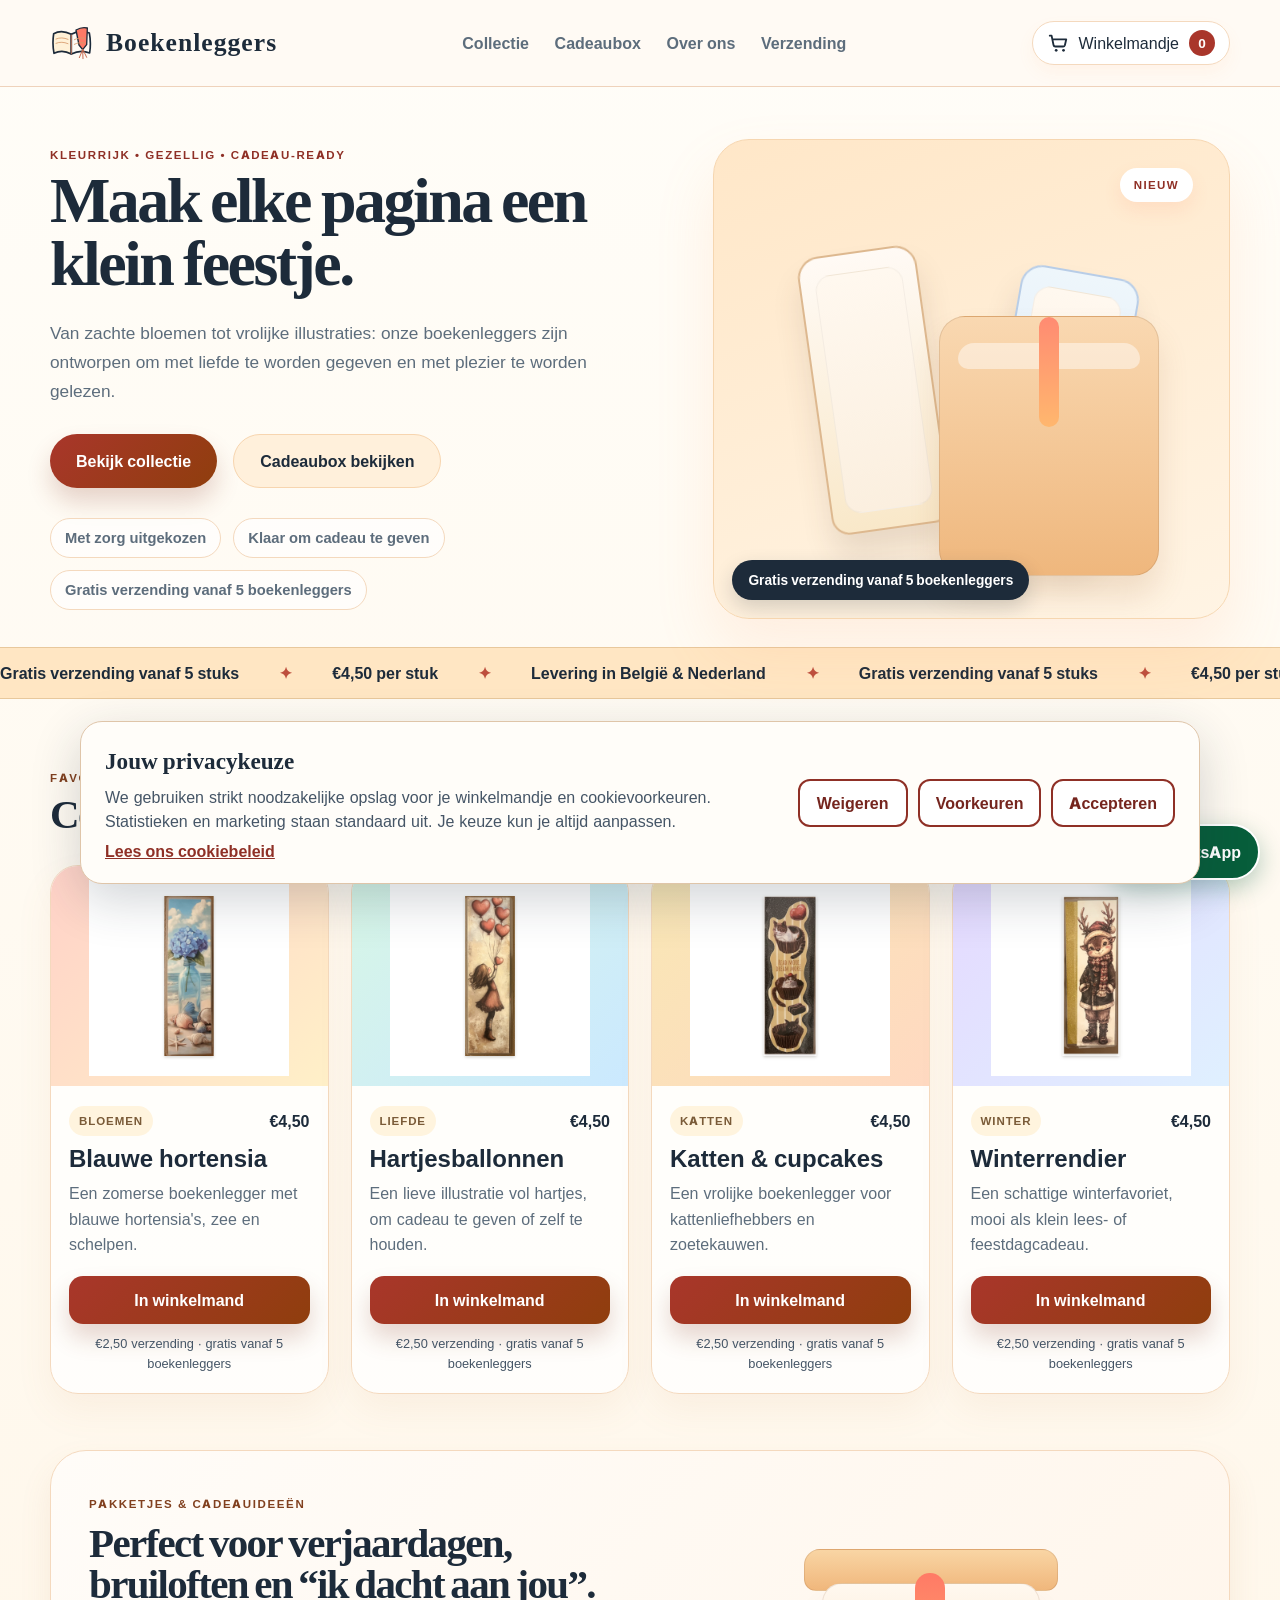
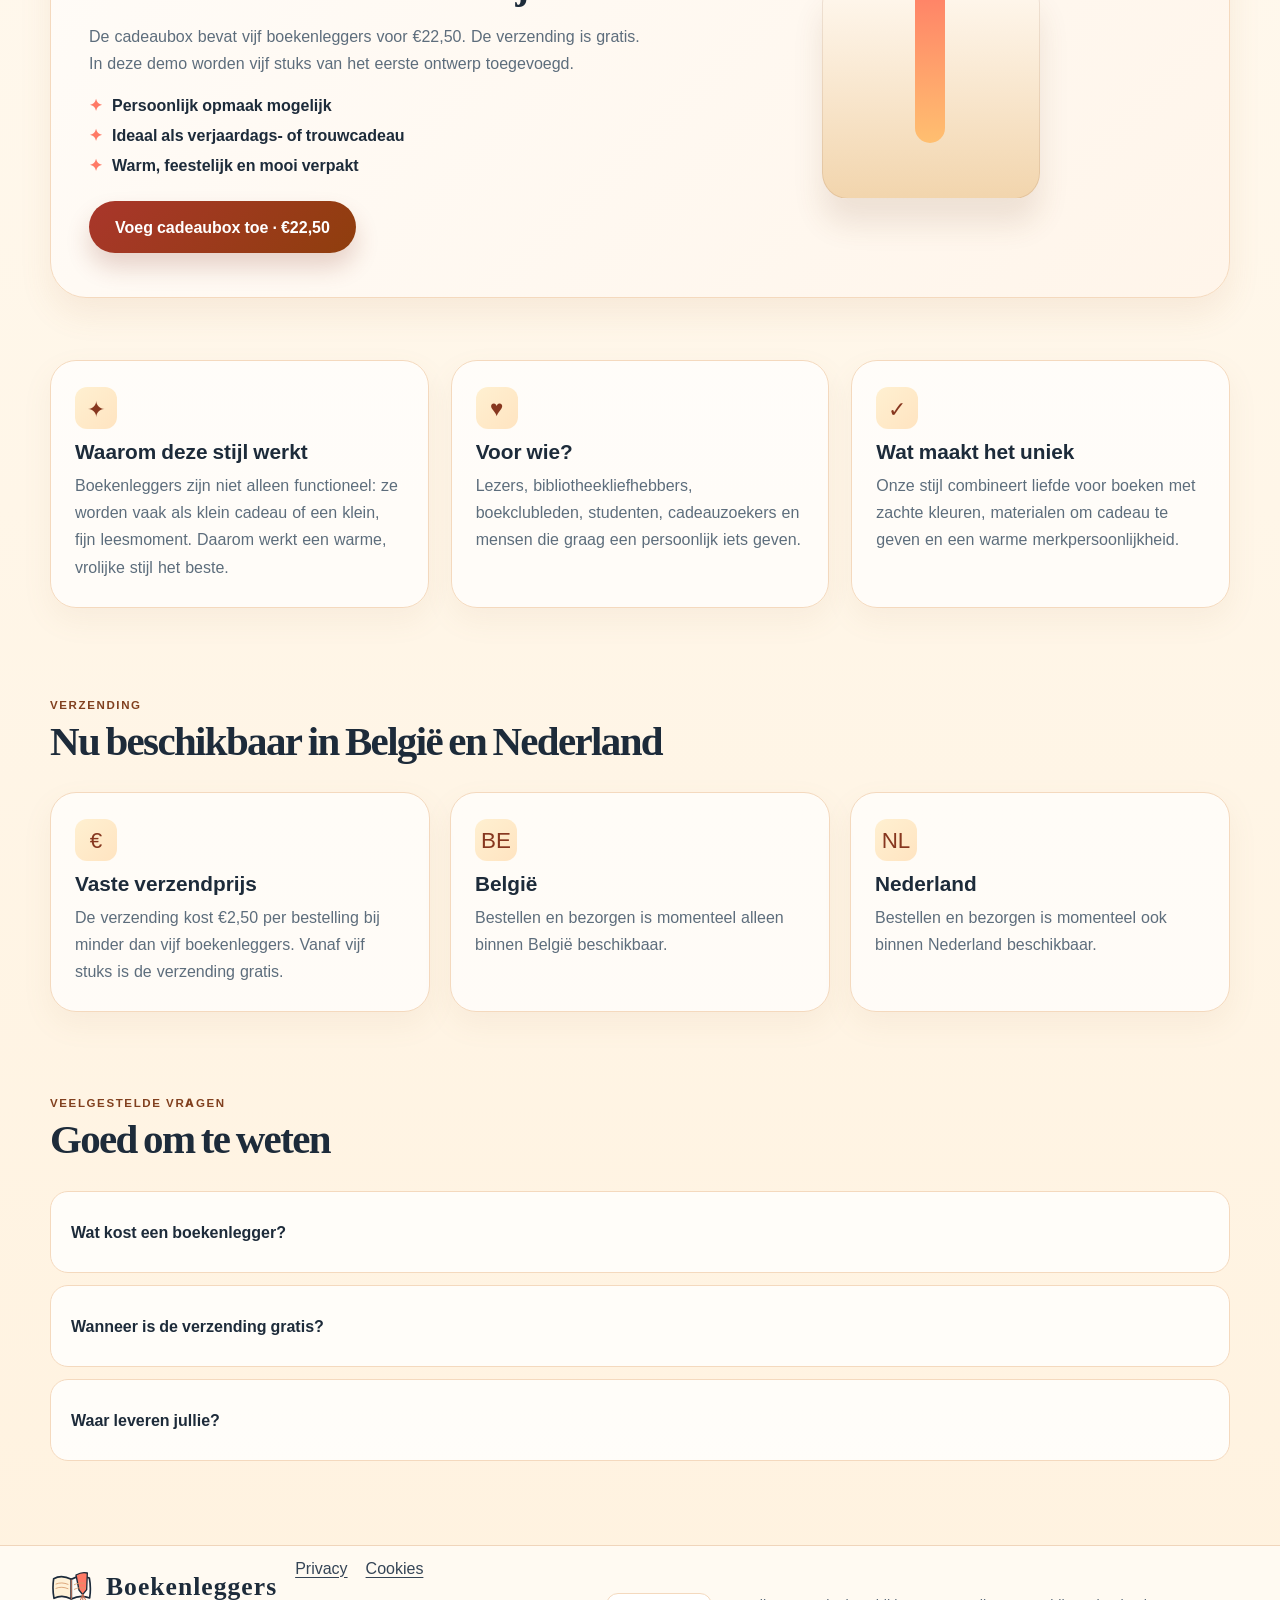
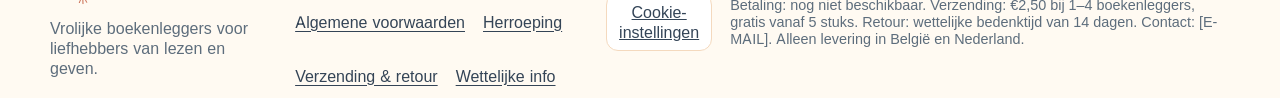
==== commit 4485457a: "Add floating WhatsApp contact button" ====
--- a/index.html
+++ b/index.html
@@ -262,6 +262,20 @@
       </section>
     </main>
 
+    <a
+      class="whatsapp-float"
+      href="https://wa.me/32465758240?text=Hallo%2C%20ik%20heb%20een%20vraag%20over%20een%20boekenlegger."
+      target="_blank"
+      rel="noopener noreferrer"
+      aria-label="Contacteer ons via WhatsApp op +32 465 75 82 40"
+      title="Chat met ons via WhatsApp"
+    >
+      <svg viewBox="0 0 32 32" aria-hidden="true" focusable="false">
+        <path d="M16 3.2A12.4 12.4 0 0 0 5.3 22l-1.6 6 6.1-1.6A12.4 12.4 0 1 0 16 3.2Zm0 22.5c-1.9 0-3.8-.5-5.4-1.5l-.4-.2-3.6 1 1-3.5-.2-.4A10 10 0 1 1 16 25.7Zm5.5-7.5c-.3-.2-1.8-.9-2.1-1-.3-.1-.5-.2-.7.2-.2.3-.8 1-.9 1.2-.2.2-.3.2-.6.1-.3-.2-1.3-.5-2.5-1.6-.9-.8-1.5-1.8-1.7-2.1-.2-.3 0-.5.1-.6l.5-.6.3-.5c.1-.2 0-.4 0-.6l-.9-2.2c-.2-.6-.5-.5-.7-.5h-.6c-.2 0-.6.1-.9.4-.3.3-1.1 1-1.1 2.5s1.1 2.9 1.3 3.1c.2.2 2.1 3.2 5.1 4.5.7.3 1.2.5 1.6.6.7.2 1.3.2 1.8.1.6-.1 1.8-.7 2.1-1.4.3-.7.3-1.3.2-1.4-.1-.1-.3-.2-.6-.4Z"/>
+      </svg>
+      <span>WhatsApp</span>
+    </a>
+
     <footer class="site-footer">
       <div class="container footer-wrap">
         <div>
--- a/styles.css
+++ b/styles.css
@@ -933,6 +933,45 @@
   overflow: hidden;
 }
 
+.whatsapp-float {
+  position: fixed;
+  right: 20px;
+  bottom: 20px;
+  z-index: 15;
+  display: inline-flex;
+  min-width: 56px;
+  min-height: 56px;
+  align-items: center;
+  justify-content: center;
+  gap: 9px;
+  padding: 10px 17px;
+  border: 2px solid #fff;
+  border-radius: 999px;
+  background: #075e3b;
+  box-shadow: 0 8px 24px rgba(7, 94, 59, 0.3);
+  color: #fff;
+  font-weight: 800;
+  text-decoration: none;
+  transition: transform 180ms ease, box-shadow 180ms ease;
+}
+
+.whatsapp-float:hover {
+  transform: translateY(-3px);
+  box-shadow: 0 12px 28px rgba(7, 94, 59, 0.38);
+}
+
+.whatsapp-float:focus-visible {
+  outline: 3px solid var(--ink);
+  outline-offset: 3px;
+}
+
+.whatsapp-float svg {
+  width: 28px;
+  height: 28px;
+  flex: 0 0 auto;
+  fill: currentColor;
+}
+
 .footer-cookie-link {
   min-height: 44px;
   padding: 8px 12px;
@@ -1368,6 +1407,23 @@
     padding: 18px;
   }
 
+  .whatsapp-float {
+    right: 14px;
+    bottom: 14px;
+    width: 56px;
+    min-width: 56px;
+    padding: 10px;
+  }
+
+  .whatsapp-float span {
+    position: absolute;
+    width: 1px;
+    height: 1px;
+    overflow: hidden;
+    clip-path: inset(50%);
+    white-space: nowrap;
+  }
+
   .cookie-actions,
   .cookie-dialog-actions {
     display: grid;
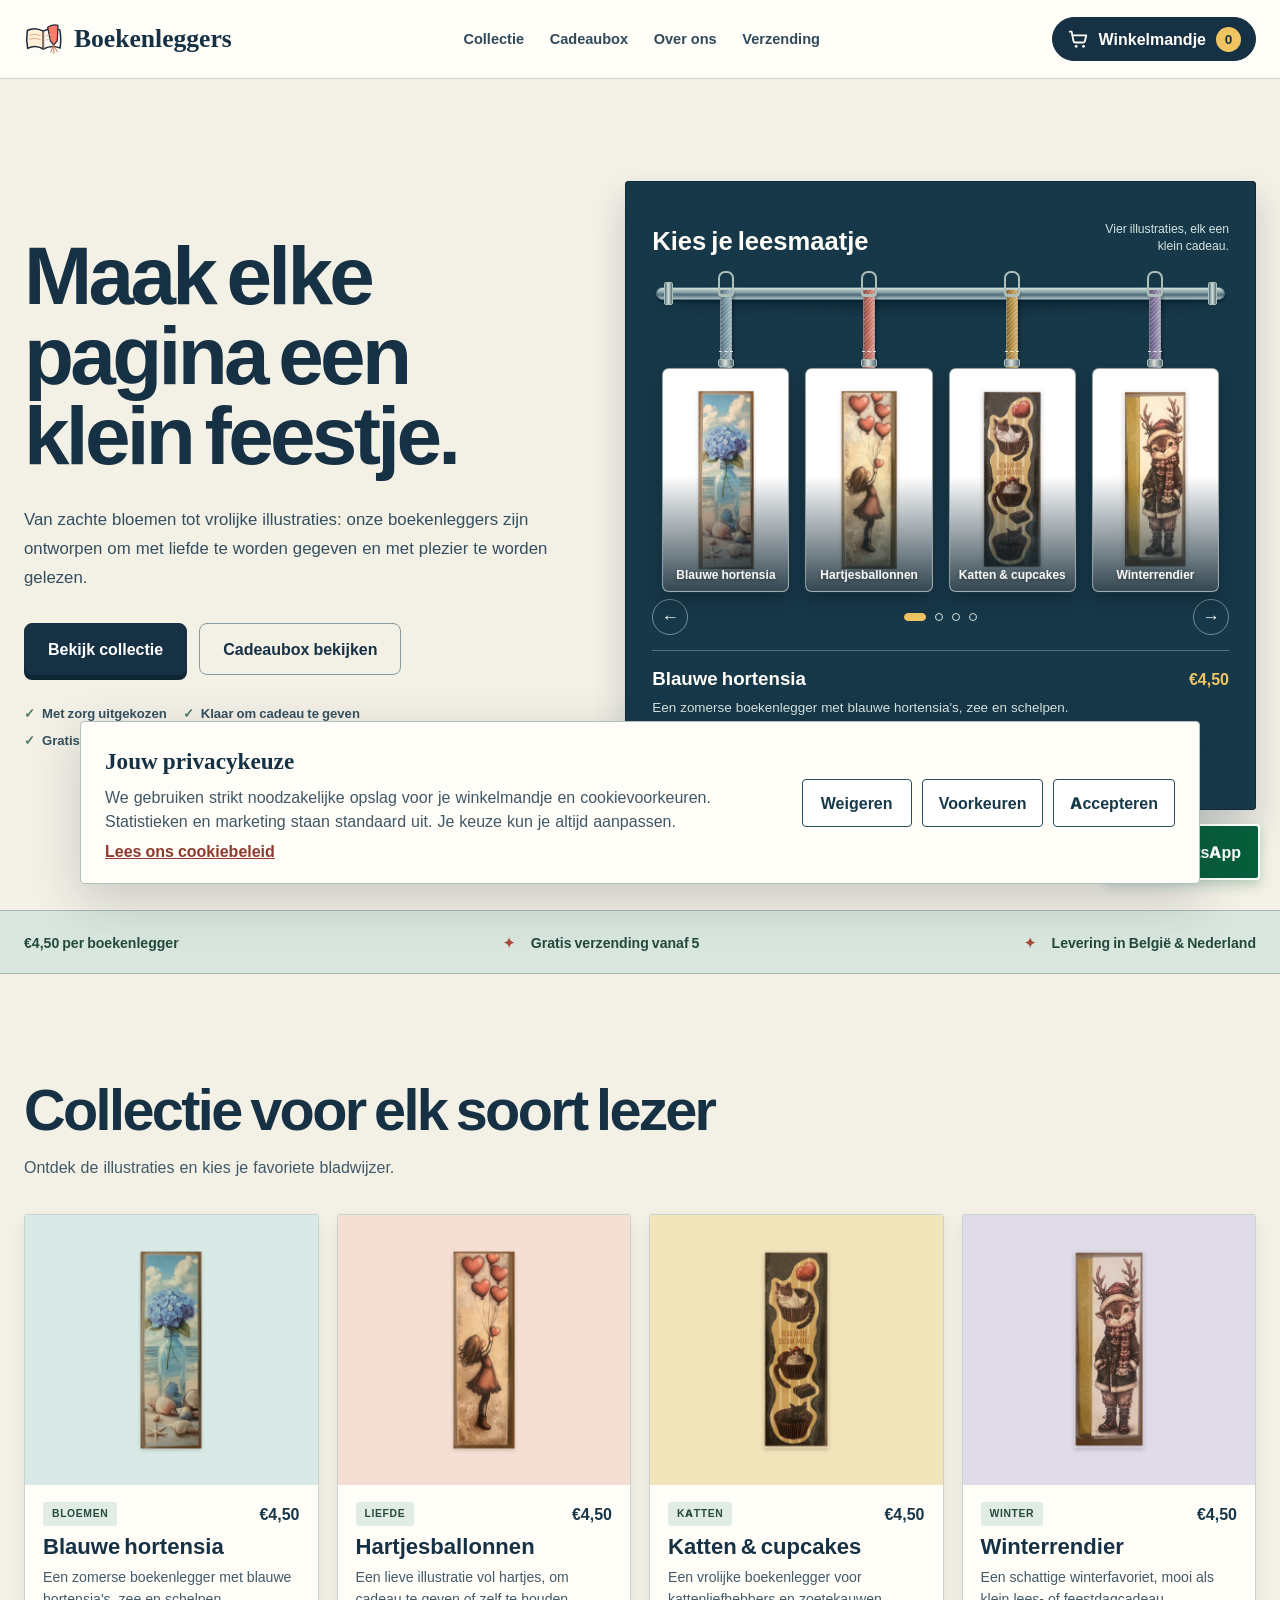
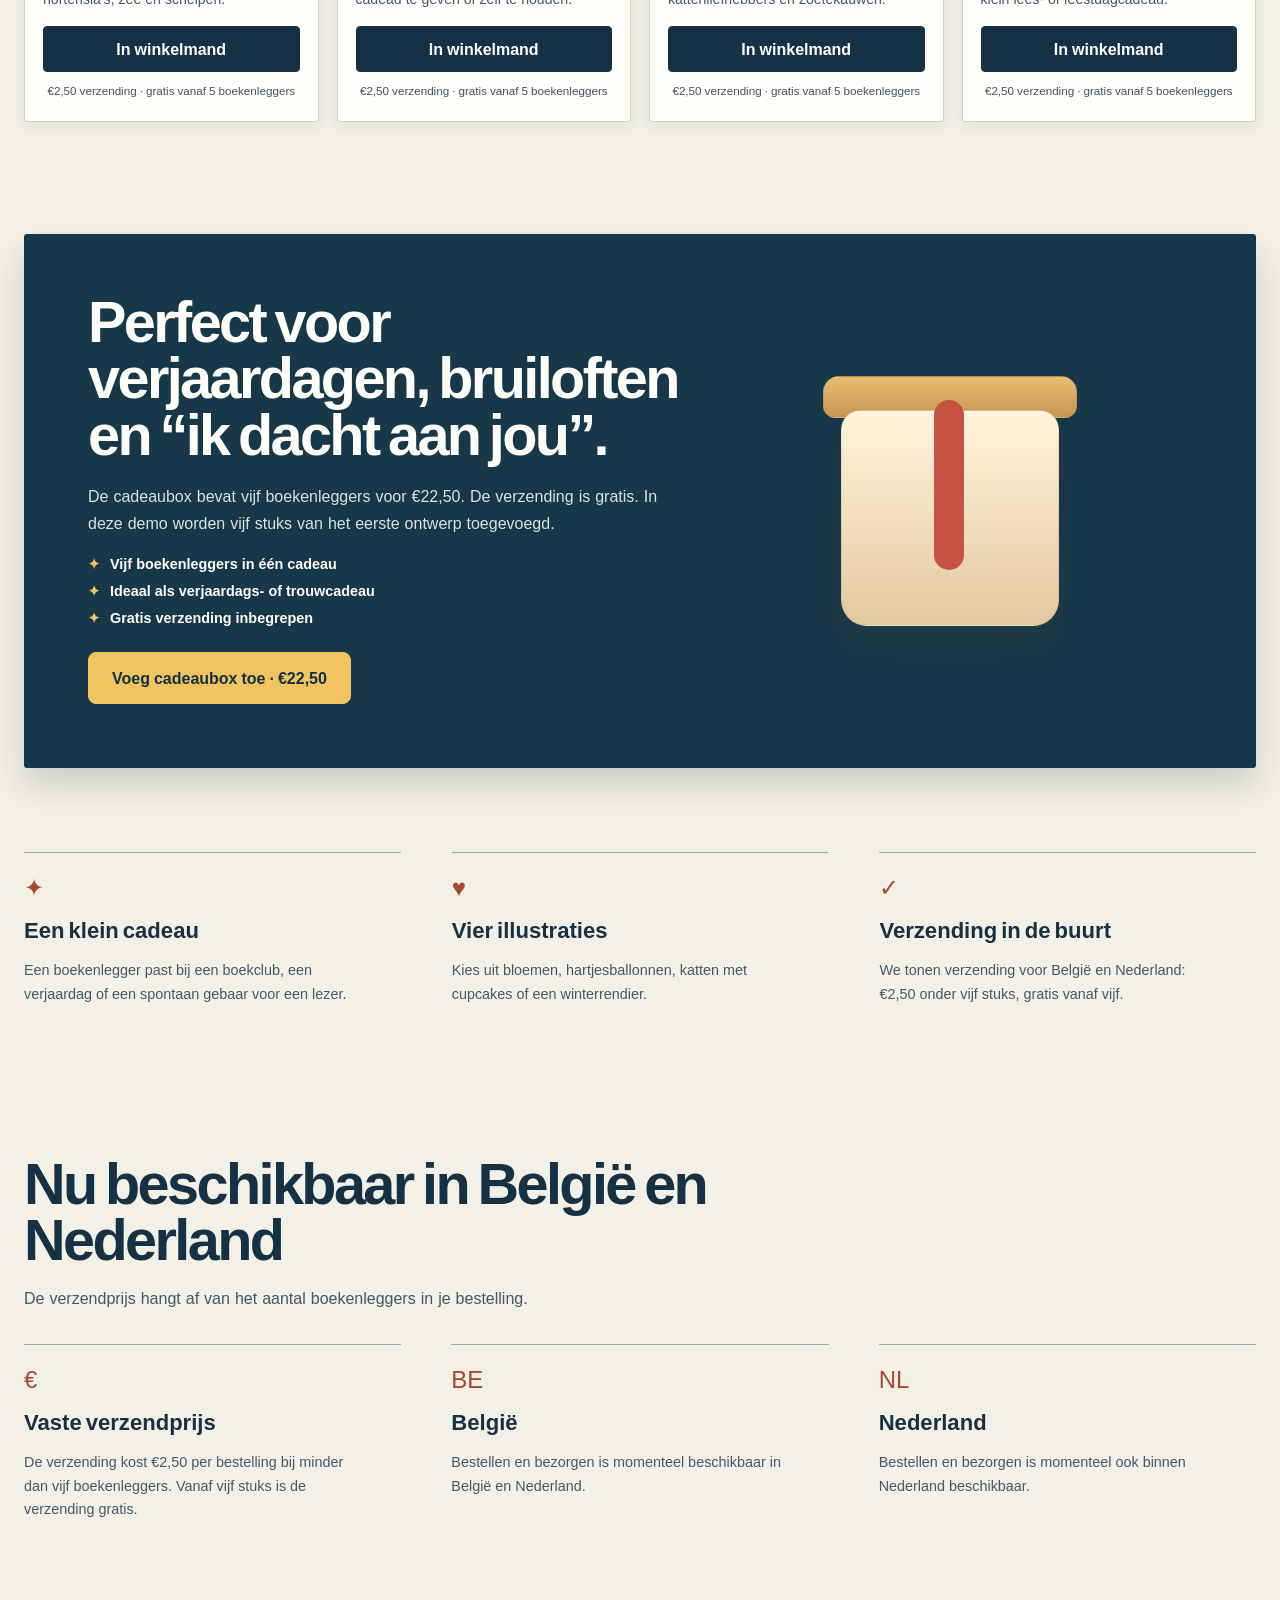
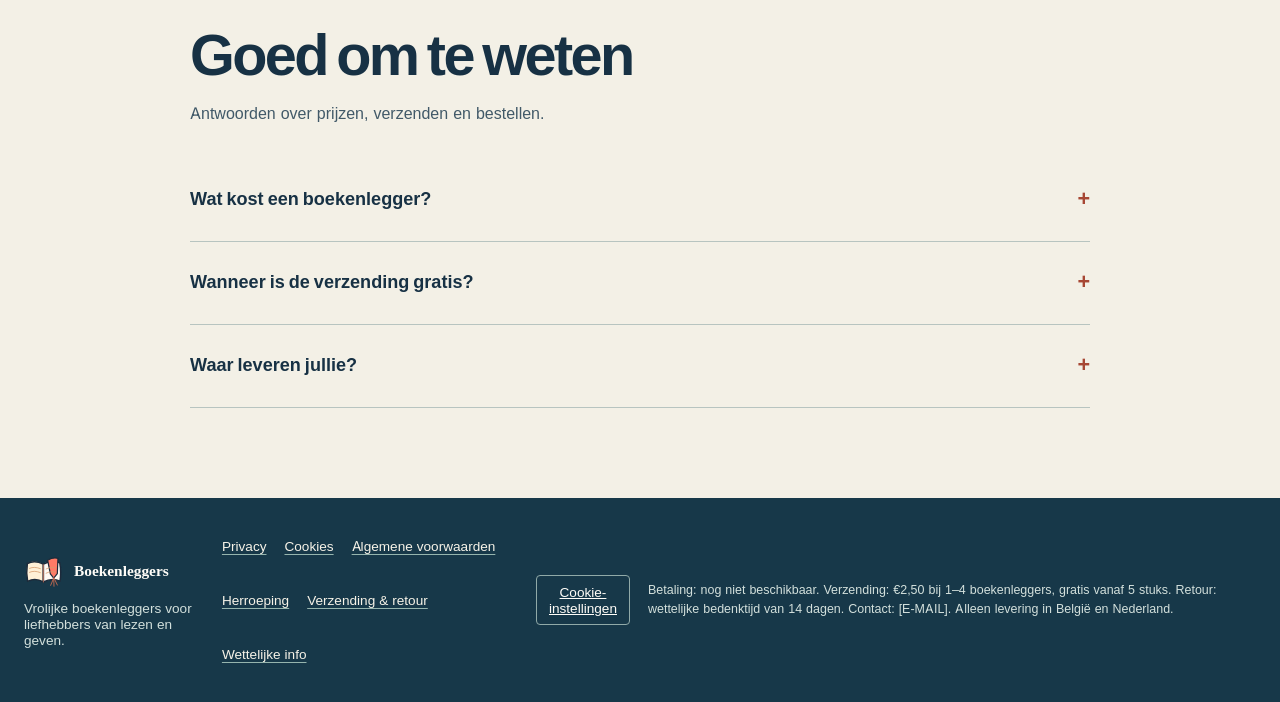
==== commit 0eaeb944: "Redesign bookmark shop homepage Co-authored-by: Copilot App <223556219+Copilot@users.noreply.github." ====
--- a/index.html
+++ b/index.html
@@ -1,5 +1,12 @@
 <!DOCTYPE html>
 <html lang="nl-BE">
+  <!--
+  THESIS: A reading gift is shown as four hanging bookmark badges, not a generic product hero.
+  OWN-WORLD: Ink-blue rail hardware, woven cords, printed bookmark art, and a vivid paper palette.
+  STORY: Visitors flip through the real designs, see the price and shipping terms, and add a bookmark.
+  FIRST VIEWPORT: Sticky shop navigation; headline and collection action on the left; a full lanyard rail with selected-product details on the right.
+  FORM: The supplied team-badge rail is adapted to this static shop, using its four real products and keeping the existing demo-cart behavior.
+  -->
   <head>
     <meta charset="UTF-8" />
     <meta name="viewport" content="width=device-width, initial-scale=1.0" />
@@ -17,6 +24,7 @@
     <link rel="preload" href="assets/fonts/inter-latin-ext.woff2" as="font" type="font/woff2" crossorigin />
     <link rel="preload" href="assets/fonts/baloo-2-latin-ext.woff2" as="font" type="font/woff2" crossorigin />
     <link rel="stylesheet" href="styles.css" />
+    <link rel="stylesheet" href="redesign.css" />
   </head>
   <body>
     <header class="topbar">
@@ -46,7 +54,6 @@
     <main>
       <section class="hero container">
         <div class="hero-copy">
-          <p class="eyebrow">Kleurrijk • gezellig • cadeau-ready</p>
           <h1 id="heroTitle">Maak elke pagina een klein feestje.</h1>
           <p class="lead">
             Van zachte bloemen tot vrolijke illustraties: onze boekenleggers zijn
@@ -63,33 +70,116 @@
           </ul>
         </div>
 
-        <div class="hero-visual" aria-label="Product showcase">
-          <div class="product-scene">
-            <div class="bookmark bookmark-one"></div>
-            <div class="bookmark bookmark-two"></div>
-            <div class="gift-bag">
-              <div class="bag-top"></div>
-              <div class="bag-ribbon"></div>
-            </div>
-            <div class="badge">Nieuw</div>
-            <div class="hero-shipping-badge">Gratis verzending vanaf 5 boekenleggers</div>
-          </div>
+        <div class="hero-visual">
+          <section class="bookmark-showcase" aria-labelledby="showcaseTitle">
+            <div class="showcase-heading">
+              <h2 id="showcaseTitle">Kies je leesmaatje</h2>
+              <p>Vier illustraties, elk een klein cadeau.</p>
+            </div>
+            <div class="rail-stage">
+              <div class="showcase-rail" aria-hidden="true">
+                <span class="showcase-rail-shadow"></span>
+                <span class="showcase-rail-bar"></span>
+                <span class="showcase-rail-mount showcase-rail-mount-left"></span>
+                <span class="showcase-rail-mount showcase-rail-mount-right"></span>
+              </div>
+              <div class="bookmark-hangers" role="group" aria-label="Boekenleggers aan een hangrail">
+                <button class="rail-bookmark is-active" type="button" data-rail-bookmark data-product-id="hydrangea" aria-label="Draai Blauwe hortensia om" aria-current="true" aria-pressed="false">
+                  <span class="lanyard" aria-hidden="true"><span class="lanyard-loop"></span></span>
+                  <span class="rail-badge" aria-hidden="true">
+                    <span class="rail-badge-face rail-badge-front">
+                      <img src="assets/products/blue-hydrangea-bookmark.jpg" alt="" width="220" height="220" />
+                      <span class="rail-badge-name">Blauwe hortensia</span>
+                    </span>
+                    <span class="rail-badge-face rail-badge-back">
+                      <span class="tag">Bloemen</span>
+                      <strong>Blauwe hortensia</strong>
+                      <span>Een zomerse boekenlegger met blauwe hortensia's, zee en schelpen.</span>
+                      <span class="rail-badge-price">€4,50</span>
+                    </span>
+                  </span>
+                </button>
+                <button class="rail-bookmark" type="button" data-rail-bookmark data-product-id="hearts" aria-label="Draai Hartjesballonnen om" aria-pressed="false">
+                  <span class="lanyard" aria-hidden="true"><span class="lanyard-loop"></span></span>
+                  <span class="rail-badge" aria-hidden="true">
+                    <span class="rail-badge-face rail-badge-front">
+                      <img src="assets/products/heart-balloons-bookmark.jpg" alt="" width="220" height="220" />
+                      <span class="rail-badge-name">Hartjesballonnen</span>
+                    </span>
+                    <span class="rail-badge-face rail-badge-back">
+                      <span class="tag">Liefde</span>
+                      <strong>Hartjesballonnen</strong>
+                      <span>Een lieve illustratie vol hartjes, om cadeau te geven of zelf te houden.</span>
+                      <span class="rail-badge-price">€4,50</span>
+                    </span>
+                  </span>
+                </button>
+                <button class="rail-bookmark" type="button" data-rail-bookmark data-product-id="cats" aria-label="Draai Katten & cupcakes om" aria-pressed="false">
+                  <span class="lanyard" aria-hidden="true"><span class="lanyard-loop"></span></span>
+                  <span class="rail-badge" aria-hidden="true">
+                    <span class="rail-badge-face rail-badge-front">
+                      <img src="assets/products/cat-reader-bookmark.jpg" alt="" width="220" height="220" />
+                      <span class="rail-badge-name">Katten & cupcakes</span>
+                    </span>
+                    <span class="rail-badge-face rail-badge-back">
+                      <span class="tag">Katten</span>
+                      <strong>Katten & cupcakes</strong>
+                      <span>Een vrolijke boekenlegger voor kattenliefhebbers en zoetekauwen.</span>
+                      <span class="rail-badge-price">€4,50</span>
+                    </span>
+                  </span>
+                </button>
+                <button class="rail-bookmark" type="button" data-rail-bookmark data-product-id="reindeer" aria-label="Draai Winterrendier om" aria-pressed="false">
+                  <span class="lanyard" aria-hidden="true"><span class="lanyard-loop"></span></span>
+                  <span class="rail-badge" aria-hidden="true">
+                    <span class="rail-badge-face rail-badge-front">
+                      <img src="assets/products/winter-reindeer-bookmark.jpg" alt="" width="220" height="220" />
+                      <span class="rail-badge-name">Winterrendier</span>
+                    </span>
+                    <span class="rail-badge-face rail-badge-back">
+                      <span class="tag">Winter</span>
+                      <strong>Winterrendier</strong>
+                      <span>Een schattige winterfavoriet, mooi als klein lees- of feestdagcadeau.</span>
+                      <span class="rail-badge-price">€4,50</span>
+                    </span>
+                  </span>
+                </button>
+              </div>
+            </div>
+            <div class="rail-controls">
+              <button class="rail-arrow" type="button" data-rail-prev aria-label="Vorige boekenlegger">←</button>
+              <div class="rail-dots" role="group" aria-label="Kies een boekenlegger">
+                <button type="button" data-rail-dot="0" aria-label="Toon Blauwe hortensia" aria-current="true"></button>
+                <button type="button" data-rail-dot="1" aria-label="Toon Hartjesballonnen"></button>
+                <button type="button" data-rail-dot="2" aria-label="Toon Katten & cupcakes"></button>
+                <button type="button" data-rail-dot="3" aria-label="Toon Winterrendier"></button>
+              </div>
+              <button class="rail-arrow" type="button" data-rail-next aria-label="Volgende boekenlegger">→</button>
+            </div>
+            <div class="rail-caption" id="railCaption" aria-live="polite" aria-atomic="true">
+              <div class="rail-caption-heading">
+                <strong data-rail-name>Blauwe hortensia</strong>
+                <span data-rail-price>€4,50</span>
+              </div>
+              <p data-rail-description>Een zomerse boekenlegger met blauwe hortensia's, zee en schelpen.</p>
+              <button class="rail-add-button" type="button" data-rail-add data-add-featured="hydrangea">In winkelmand</button>
+            </div>
+          </section>
         </div>
       </section>
 
       <section class="promo-strip">
-        <div class="marquee-track" aria-label="Gratis verzending vanaf 5 stuks • €4,50 per stuk • Levering in België en Nederland" role="region">
-          <div class="marquee-content" aria-hidden="true">
-            <span>Gratis verzending vanaf 5 stuks</span><span>€4,50 per stuk</span><span>Levering in België & Nederland</span>
-            <span>Gratis verzending vanaf 5 stuks</span><span>€4,50 per stuk</span><span>Levering in België & Nederland</span>
-          </div>
+        <div class="container promo-content" aria-label="Gratis verzending vanaf 5 stuks • €4,50 per stuk • Levering in België en Nederland" role="region">
+          <span>€4,50 per boekenlegger</span>
+          <span>Gratis verzending vanaf 5</span>
+          <span>Levering in België & Nederland</span>
         </div>
       </section>
 
       <section class="collection container" id="collectie">
         <div class="section-heading">
-          <p class="eyebrow accent">Favoriete keuzes</p>
           <h2>Collectie voor elk soort lezer</h2>
+          <p>Ontdek de illustraties en kies je favoriete bladwijzer.</p>
         </div>
 
         <div class="product-grid">
@@ -162,13 +252,12 @@
       <section class="gift-banner" id="gift-box">
         <div class="container gift-layout">
           <div class="gift-copy">
-            <p class="eyebrow accent">Pakketjes & cadeauideeën</p>
             <h2>Perfect voor verjaardagen, bruiloften en “ik dacht aan jou”.</h2>
             <p>De cadeaubox bevat vijf boekenleggers voor €22,50. De verzending is gratis. In deze demo worden vijf stuks van het eerste ontwerp toegevoegd.</p>
             <ul>
-              <li>Persoonlijk opmaak mogelijk</li>
+              <li>Vijf boekenleggers in één cadeau</li>
               <li>Ideaal als verjaardags- of trouwcadeau</li>
-              <li>Warm, feestelijk en mooi verpakt</li>
+              <li>Gratis verzending inbegrepen</li>
             </ul>
             <button class="button primary gift-box-button" data-add-giftbox>Voeg cadeaubox toe · €22,50</button>
           </div>
@@ -185,34 +274,25 @@
       <section class="info-grid container" id="about">
         <div class="panel">
           <div class="icon">✦</div>
-          <h3>Waarom deze stijl werkt</h3>
-          <p>
-          Boekenleggers zijn niet alleen functioneel: ze worden vaak als klein cadeau of
-            een klein, fijn leesmoment. Daarom werkt een warme, vrolijke stijl het beste.
-          </p>
+          <h3>Een klein cadeau</h3>
+          <p>Een boekenlegger past bij een boekclub, een verjaardag of een spontaan gebaar voor een lezer.</p>
         </div>
         <div class="panel">
           <div class="icon">♥</div>
-          <h3>Voor wie?</h3>
-          <p>
-            Lezers, bibliotheekliefhebbers, boekclubleden, studenten, cadeauzoekers en mensen die
-            graag een persoonlijk iets geven.
-          </p>
+          <h3>Vier illustraties</h3>
+          <p>Kies uit bloemen, hartjesballonnen, katten met cupcakes of een winterrendier.</p>
         </div>
         <div class="panel">
           <div class="icon">✓</div>
-          <h3>Wat maakt het uniek</h3>
-          <p>
-            Onze stijl combineert liefde voor boeken met zachte kleuren, materialen om cadeau te geven en
-            een warme merkpersoonlijkheid.
-          </p>
+          <h3>Verzending in de buurt</h3>
+          <p>We tonen verzending voor België en Nederland: €2,50 onder vijf stuks, gratis vanaf vijf.</p>
         </div>
       </section>
 
       <section class="reviews container" id="shipping">
         <div class="section-heading">
-          <p class="eyebrow accent">Verzending</p>
           <h2>Nu beschikbaar in België en Nederland</h2>
+          <p>De verzendprijs hangt af van het aantal boekenleggers in je bestelling.</p>
         </div>
 
         <div class="review-grid">
@@ -224,7 +304,7 @@
           <div class="panel">
             <div class="icon">BE</div>
             <h3>België</h3>
-            <p>Bestellen en bezorgen is momenteel alleen binnen België beschikbaar.</p>
+            <p>Bestellen en bezorgen is momenteel beschikbaar in België en Nederland.</p>
           </div>
           <div class="panel">
             <div class="icon">NL</div>
@@ -236,7 +316,6 @@
 
       <section class="reviews container" id="reviews" hidden aria-labelledby="reviewsTitle">
         <div class="section-heading">
-          <p class="eyebrow accent">Voorbeeld</p>
           <h2 id="reviewsTitle">Klantbeoordelingen</h2>
         </div>
         <p>Echte klantbeoordelingen worden hier geplaatst zodra ze beschikbaar zijn.</p>
@@ -244,8 +323,8 @@
 
       <section class="faq container" id="faq">
         <div class="section-heading">
-          <p class="eyebrow accent">Veelgestelde vragen</p>
           <h2>Goed om te weten</h2>
+          <p>Antwoorden over prijzen, verzenden en bestellen.</p>
         </div>
         <details>
           <summary>Wat kost een boekenlegger?</summary>
--- a/styles.css
+++ b/styles.css
@@ -677,6 +677,7 @@
   border-top: 1px solid rgba(230, 188, 152, 0.6);
   background: rgba(255, 250, 243, 0.98);
   margin-top: 48px;
+  font-size: 60%;
 }
 
 .footer-wrap {
@@ -689,6 +690,7 @@
 
 .footer-brand {
   margin-bottom: 8px;
+  font-size: clamp(0.9rem, 1.2vw, 1.26rem);
 }
 
 .site-footer p {
@@ -721,7 +723,7 @@
 
 .shipping-note {
   flex-basis: 100%;
-  font-size: 0.9rem;
+  font-size: 0.54rem;
 }
 
 .cart-backdrop {
--- a/redesign.css
+++ b/redesign.css
@@ -0,0 +1,1441 @@
+:root {
+  --bg: #f3f0e6;
+  --panel: #fffdf8;
+  --cream: #efe7d5;
+  --peach: #f2a58b;
+  --coral: #c94f3d;
+  --sun: #f0c461;
+  --mint: #b8d5c7;
+  --sky: #9dc9d5;
+  --lavender: #c7b9d8;
+  --ink: #173144;
+  --muted: #435969;
+  --line: #c7d0cd;
+  --shadow: rgba(15, 42, 55, 0.16);
+}
+
+html {
+  scroll-behavior: smooth;
+  scroll-padding-top: 6rem;
+}
+
+body {
+  background: var(--bg);
+  color: var(--ink);
+}
+
+::selection {
+  background: #e8b960;
+  color: #173144;
+}
+
+a:focus-visible,
+button:focus-visible,
+summary:focus-visible,
+input:focus-visible {
+  outline: 3px solid #126b87;
+  outline-offset: 3px;
+}
+
+.container {
+  width: min(1240px, calc(100% - 48px));
+}
+
+.topbar {
+  background: rgba(255, 253, 248, 0.97);
+  border-bottom: 1px solid #c8d2cf;
+  backdrop-filter: none;
+}
+
+.nav-wrap {
+  min-height: 78px;
+}
+
+.brand {
+  color: var(--ink);
+  gap: 10px;
+  letter-spacing: 0;
+}
+
+.brand img {
+  width: 40px;
+  height: 40px;
+}
+
+.main-nav {
+  color: #314a5a;
+  font-size: 0.91rem;
+}
+
+.main-nav a::after {
+  bottom: -7px;
+  height: 3px;
+  background: #c94f3d;
+}
+
+.cart-pill {
+  background: var(--ink);
+  border: 1px solid var(--ink);
+  color: #fffdf8;
+  box-shadow: none;
+  font-weight: 700;
+}
+
+.cart-pill:hover {
+  background: #244b5d;
+}
+
+.cart-count {
+  width: 25px;
+  height: 25px;
+  background: #f0c461;
+  color: var(--ink);
+}
+
+.hero {
+  width: min(1320px, calc(100% - 48px));
+  grid-template-columns: minmax(0, 0.92fr) minmax(460px, 1.08fr);
+  gap: clamp(32px, 5vw, 78px);
+  align-items: center;
+  padding: clamp(56px, 8vw, 110px) 0 clamp(56px, 8vw, 100px);
+}
+
+.hero-copy h1,
+.section-heading h2,
+.gift-copy h2 {
+  color: var(--ink);
+  font-family: "Baloo 2", sans-serif;
+  font-weight: 800;
+  letter-spacing: -0.045em;
+  line-height: 0.98;
+}
+
+.hero-copy h1 {
+  max-width: 610px;
+  font-size: clamp(3.5rem, 6.4vw, 6rem);
+}
+
+.lead {
+  max-width: 56ch;
+  margin-top: 22px;
+  color: #334e5e;
+  font-size: clamp(1.05rem, 1.25vw, 1.2rem);
+  line-height: 1.75;
+}
+
+.hero-actions {
+  gap: 12px;
+  margin-top: 30px;
+}
+
+.button {
+  min-height: 52px;
+  padding: 14px 23px;
+  border-radius: 8px;
+}
+
+.button.primary,
+.card-button {
+  border: 1px solid var(--ink);
+  background: var(--ink);
+  color: white;
+  box-shadow: 0 5px 0 #0f2635;
+  transition: background-color 160ms ease, transform 160ms ease, box-shadow 160ms ease;
+}
+
+.button.primary:hover,
+.card-button:hover {
+  background: #28556a;
+  box-shadow: 0 2px 0 #0f2635;
+  transform: translateY(3px);
+}
+
+.button.secondary {
+  border: 1px solid #849b9f;
+  border-radius: 8px;
+  background: transparent;
+  color: var(--ink);
+}
+
+.button.secondary:hover {
+  background: #e5e3d8;
+}
+
+.mini-meta {
+  gap: 7px 16px;
+  margin-top: 28px;
+  color: #344f5e;
+  font-size: 0.82rem;
+}
+
+.mini-meta li {
+  border: 0;
+  border-radius: 0;
+  padding: 2px 0;
+  background: transparent;
+}
+
+.mini-meta li::before {
+  content: "✓";
+  margin-right: 7px;
+  color: #477a64;
+  font-weight: 800;
+}
+
+.hero-visual {
+  min-width: 0;
+}
+
+.bookmark-showcase {
+  position: relative;
+  width: 100%;
+  overflow: hidden;
+  padding: 26px 26px 20px;
+  border: 1px solid #102c3c;
+  border-radius: 3px;
+  background: #173849;
+  color: #fffdf8;
+  box-shadow: 0 18px 34px rgba(17, 44, 58, 0.2);
+}
+
+.showcase-heading {
+  display: flex;
+  align-items: end;
+  justify-content: space-between;
+  gap: 16px;
+  min-height: 48px;
+}
+
+.showcase-heading h2 {
+  margin: 0;
+  color: #fffdf8;
+  font-family: "Baloo 2", sans-serif;
+  font-size: clamp(1.35rem, 2vw, 1.8rem);
+  line-height: 1.05;
+}
+
+.showcase-heading p {
+  max-width: 145px;
+  margin: 0 0 2px;
+  color: #d3e2e0;
+  font-size: 0.76rem;
+  line-height: 1.4;
+  text-align: right;
+}
+
+.rail-stage {
+  position: relative;
+  height: 330px;
+  margin-top: 14px;
+}
+
+.showcase-rail {
+  position: absolute;
+  z-index: 0;
+  top: 17px;
+  right: 4px;
+  left: 4px;
+  height: 13px;
+}
+
+.showcase-rail-shadow {
+  position: absolute;
+  inset: 9px 0 -7px;
+  border-radius: 50%;
+  background: #061c29;
+  filter: blur(6px);
+  opacity: 0.7;
+}
+
+.showcase-rail-bar {
+  position: absolute;
+  inset: 0;
+  border: 1px solid #547485;
+  border-radius: 999px;
+  background: linear-gradient(180deg, #d6e0d8 0%, #809ba3 42%, #4f6b78 62%, #aec2bf 100%);
+  box-shadow: 0 2px 2px #092432;
+}
+
+.showcase-rail-mount {
+  position: absolute;
+  top: -5px;
+  z-index: 1;
+  width: 9px;
+  height: 23px;
+  border: 1px solid #aebfba;
+  border-radius: 2px;
+  background: linear-gradient(90deg, #536d79, #d3ded7 48%, #58717b);
+}
+
+.showcase-rail-mount-left {
+  left: 8px;
+}
+
+.showcase-rail-mount-right {
+  right: 8px;
+}
+
+.bookmark-hangers {
+  position: absolute;
+  inset: 0;
+  display: grid;
+  grid-template-columns: repeat(4, minmax(0, 1fr));
+  gap: clamp(5px, 1.3vw, 16px);
+  padding: 0 10px;
+}
+
+.rail-bookmark {
+  position: relative;
+  z-index: 1;
+  display: flex;
+  min-width: 0;
+  height: 318px;
+  flex-direction: column;
+  align-items: center;
+  padding: 20px 0 0;
+  border: 0;
+  background: transparent;
+  color: var(--ink);
+  cursor: pointer;
+  perspective: 900px;
+  transform-origin: 50% 32px;
+}
+
+.rail-bookmark:nth-child(1) {
+  --lanyard-tone: #7593a0;
+}
+
+.rail-bookmark:nth-child(2) {
+  --lanyard-tone: #bf6657;
+}
+
+.rail-bookmark:nth-child(3) {
+  --lanyard-tone: #b48b3b;
+}
+
+.rail-bookmark:nth-child(4) {
+  --lanyard-tone: #82749b;
+}
+
+.rail-bookmark.is-active {
+  z-index: 3;
+  animation: rail-sway 780ms cubic-bezier(0.18, 0.72, 0.18, 1) both;
+}
+
+@keyframes rail-sway {
+  0% { transform: rotate(-4deg); }
+  38% { transform: rotate(2deg); }
+  68% { transform: rotate(-1deg); }
+  100% { transform: rotate(0); }
+}
+
+.lanyard {
+  position: relative;
+  display: block;
+  width: 12px;
+  height: 78px;
+  flex: 0 0 78px;
+  border-right: 1px solid rgba(255, 255, 255, 0.32);
+  border-left: 1px solid rgba(0, 0, 0, 0.25);
+  background:
+    repeating-linear-gradient(135deg, rgba(255, 255, 255, 0.2) 0 1px, transparent 1px 3px),
+    linear-gradient(90deg, color-mix(in srgb, var(--lanyard-tone) 68%, #102633), var(--lanyard-tone) 48%, color-mix(in srgb, var(--lanyard-tone) 66%, white));
+  box-shadow: 2px 2px 3px rgba(0, 0, 0, 0.28);
+}
+
+.lanyard::before {
+  position: absolute;
+  top: -19px;
+  left: 50%;
+  width: 12px;
+  height: 21px;
+  border: 2px solid #aebfba;
+  border-bottom-width: 3px;
+  border-radius: 7px 7px 4px 4px;
+  content: "";
+  transform: translateX(-50%);
+}
+
+.lanyard::after {
+  position: absolute;
+  right: -3px;
+  bottom: 1px;
+  left: -3px;
+  height: 6px;
+  border: 1px solid #aebfba;
+  border-radius: 2px;
+  background: linear-gradient(90deg, #5c7480, #e0e5dc 44%, #536c77);
+  content: "";
+}
+
+.lanyard-loop {
+  position: absolute;
+  right: -2px;
+  bottom: 12px;
+  left: -2px;
+  height: 5px;
+  border-top: 1px dashed rgba(255, 255, 255, 0.8);
+}
+
+.rail-badge {
+  position: relative;
+  display: block;
+  width: 100%;
+  height: 224px;
+  flex: 0 0 224px;
+  transform-style: preserve-3d;
+  transition: transform 620ms cubic-bezier(0.2, 0.78, 0.25, 1);
+}
+
+.rail-bookmark[aria-pressed="true"] .rail-badge {
+  transform: rotateY(180deg);
+}
+
+.rail-badge-face {
+  position: absolute;
+  inset: 0;
+  display: flex;
+  overflow: hidden;
+  flex-direction: column;
+  align-items: stretch;
+  justify-content: flex-end;
+  border: 1px solid rgba(26, 44, 49, 0.45);
+  border-radius: 7px;
+  background: #fffdf8;
+  box-shadow: 0 10px 18px rgba(3, 19, 28, 0.3);
+  text-align: left;
+  backface-visibility: hidden;
+}
+
+.rail-badge-front {
+  transform: translateZ(1px);
+}
+
+.rail-badge-front img {
+  position: absolute;
+  inset: 0;
+  width: 100%;
+  height: 100%;
+  object-fit: cover;
+  object-position: center;
+  pointer-events: none;
+  user-select: none;
+}
+
+.rail-badge-front::after {
+  position: absolute;
+  inset: 48% 0 0;
+  background: linear-gradient(180deg, transparent, rgba(16, 39, 51, 0.85));
+  content: "";
+}
+
+.rail-badge-name {
+  position: relative;
+  z-index: 1;
+  display: block;
+  padding: 25px 8px 10px;
+  color: #fff;
+  font-size: clamp(0.64rem, 0.94vw, 0.78rem);
+  font-weight: 700;
+  line-height: 1.15;
+  text-align: center;
+  text-shadow: 0 1px 4px rgba(0, 0, 0, 0.45);
+}
+
+.rail-badge-back {
+  justify-content: flex-start;
+  gap: 8px;
+  padding: 14px 11px;
+  background: #fffdf8;
+  color: var(--ink);
+  transform: rotateY(180deg) translateZ(1px);
+}
+
+.rail-badge-back .tag {
+  min-height: 23px;
+  align-self: flex-start;
+  border-radius: 3px;
+  background: #dce9e3;
+  color: #24493f;
+  font-size: 0.58rem;
+}
+
+.rail-badge-back strong {
+  font-family: "Baloo 2", sans-serif;
+  font-size: clamp(0.78rem, 1.1vw, 0.94rem);
+  line-height: 1.1;
+}
+
+.rail-badge-back > span:not(.tag, .rail-badge-price) {
+  color: #3e5664;
+  font-size: clamp(0.6rem, 0.8vw, 0.69rem);
+  line-height: 1.4;
+}
+
+.rail-badge-price {
+  margin-top: auto;
+  padding-top: 6px;
+  border-top: 1px solid #d5ddda;
+  color: var(--ink);
+  font-size: 0.79rem;
+  font-weight: 800;
+}
+
+.rail-controls {
+  display: flex;
+  align-items: center;
+  justify-content: space-between;
+  gap: 16px;
+  margin: -1px 0 15px;
+}
+
+.rail-arrow {
+  display: inline-flex;
+  width: 36px;
+  height: 36px;
+  align-items: center;
+  justify-content: center;
+  border: 1px solid #72909a;
+  border-radius: 50%;
+  background: transparent;
+  color: #f8f6ed;
+  cursor: pointer;
+  font-size: 1.1rem;
+}
+
+.rail-arrow:hover {
+  background: #2b5262;
+}
+
+.rail-dots {
+  display: flex;
+  align-items: center;
+  justify-content: center;
+  gap: 9px;
+}
+
+.rail-dots button {
+  width: 8px;
+  height: 8px;
+  padding: 0;
+  border: 1px solid #d5e0dc;
+  border-radius: 50%;
+  background: transparent;
+  cursor: pointer;
+}
+
+.rail-dots button[aria-current="true"] {
+  width: 22px;
+  border-radius: 999px;
+  background: #f0c461;
+  border-color: #f0c461;
+}
+
+.rail-caption {
+  padding-top: 14px;
+  border-top: 1px solid #56717a;
+}
+
+.rail-caption-heading {
+  display: flex;
+  align-items: baseline;
+  justify-content: space-between;
+  gap: 14px;
+}
+
+.rail-caption-heading strong {
+  color: #fffdf8;
+  font-family: "Baloo 2", sans-serif;
+  font-size: 1.17rem;
+}
+
+.rail-caption-heading span {
+  color: #f0c461;
+  font-weight: 800;
+}
+
+.rail-caption p {
+  min-height: 2.8em;
+  margin: 2px 0 12px;
+  color: #d8e3df;
+  font-size: 0.84rem;
+  line-height: 1.5;
+}
+
+.rail-add-button {
+  display: inline-flex;
+  min-height: 42px;
+  align-items: center;
+  justify-content: center;
+  padding: 9px 16px;
+  border: 1px solid #f0c461;
+  border-radius: 4px;
+  background: #f0c461;
+  color: #173144;
+  cursor: pointer;
+  font-size: 0.83rem;
+  font-weight: 800;
+}
+
+.rail-add-button:hover {
+  background: #f8d77f;
+}
+
+.promo-strip {
+  border-top: 1px solid #a6b8b2;
+  border-bottom: 1px solid #a6b8b2;
+  background: #d9e6de;
+}
+
+.promo-content {
+  display: flex;
+  min-height: 62px;
+  align-items: center;
+  justify-content: space-between;
+  gap: 16px;
+  color: #23483e;
+  font-size: 0.88rem;
+  font-weight: 700;
+}
+
+.promo-content span + span::before {
+  margin-right: 16px;
+  color: #a64b37;
+  content: "✦";
+}
+
+.collection,
+.reviews {
+  padding: clamp(70px, 9vw, 112px) 0 26px;
+}
+
+.section-heading {
+  max-width: 740px;
+  margin-bottom: 32px;
+}
+
+.section-heading h2,
+.gift-copy h2 {
+  font-size: clamp(2.5rem, 4.5vw, 4rem);
+}
+
+.section-heading > p {
+  max-width: 62ch;
+  margin: 12px 0 0;
+  color: #415968;
+  font-size: 1rem;
+  line-height: 1.7;
+}
+
+.product-grid {
+  gap: 18px;
+}
+
+.product-card {
+  overflow: hidden;
+  border: 1px solid #c8d2cf;
+  border-radius: 3px;
+  background: #fffdf8;
+  box-shadow: 0 6px 16px rgba(25, 51, 59, 0.07);
+  transform: none;
+  transition: border-color 180ms ease, box-shadow 180ms ease;
+}
+
+.product-card:hover {
+  border-color: #718e8d;
+  box-shadow: 0 12px 22px rgba(25, 51, 59, 0.13);
+}
+
+.product-art {
+  height: clamp(190px, 22vw, 270px);
+  padding: 12px;
+}
+
+.art-peach {
+  background: #d9e9e5;
+}
+
+.art-mint {
+  background: #f5dfd4;
+}
+
+.art-gold {
+  background: #f2e4bb;
+}
+
+.art-lilac {
+  background: #e0dbe9;
+}
+
+.product-image {
+  border-radius: 1px;
+  mix-blend-mode: multiply;
+  transition: transform 320ms cubic-bezier(0.16, 1, 0.3, 1);
+}
+
+.product-card:hover .product-image {
+  transform: scale(1.035);
+}
+
+.product-info {
+  padding: 17px 18px 20px;
+}
+
+.meta-row {
+  margin-bottom: 10px;
+}
+
+.tag {
+  min-height: 24px;
+  padding: 0 9px;
+  border-radius: 3px;
+  background: #e1ece5;
+  color: #264b41;
+  font-size: 0.65rem;
+  letter-spacing: 0.06em;
+}
+
+.price {
+  color: #18384a;
+}
+
+.product-info h3 {
+  margin-bottom: 6px;
+  font-family: "Baloo 2", sans-serif;
+  font-size: 1.38rem;
+  line-height: 1.1;
+}
+
+.product-info > p:not(.product-shipping-note) {
+  min-height: 3.2em;
+  color: #435a67;
+  font-size: 0.88rem;
+  line-height: 1.55;
+}
+
+.card-button {
+  min-height: 46px;
+  margin-top: 15px;
+  border-radius: 4px;
+  box-shadow: none;
+}
+
+.card-button:hover {
+  box-shadow: none;
+  transform: translateY(-1px);
+}
+
+.card-button.is-added {
+  background: #477a64;
+  border-color: #477a64;
+}
+
+.product-shipping-note {
+  margin-top: 10px !important;
+  color: #3b5662 !important;
+  font-size: 0.73rem;
+}
+
+.gift-banner {
+  padding: clamp(50px, 7vw, 86px) 0 30px;
+}
+
+.gift-layout {
+  min-height: 410px;
+  grid-template-columns: 1.1fr 0.9fr;
+  padding: clamp(32px, 5vw, 64px);
+  border: 0;
+  border-radius: 3px;
+  background: #173849;
+  color: #fffdf8;
+  box-shadow: 0 18px 34px rgba(17, 44, 58, 0.17);
+}
+
+.gift-copy h2 {
+  max-width: 620px;
+  color: #fffdf8;
+}
+
+.gift-copy p {
+  max-width: 62ch;
+  color: #d7e3df;
+  line-height: 1.7;
+}
+
+.gift-copy ul {
+  color: #fffdf8;
+  font-size: 0.9rem;
+}
+
+.gift-copy li::before {
+  color: #f0c461;
+}
+
+.gift-box-button {
+  border-color: #f0c461 !important;
+  background: #f0c461 !important;
+  color: #173144 !important;
+  box-shadow: none !important;
+}
+
+.gift-box-button:hover {
+  background: #f8d77f !important;
+}
+
+.box-lid {
+  background: linear-gradient(180deg, #e9bd73, #c79551);
+}
+
+.box-body {
+  background: linear-gradient(180deg, #fff4dc, #e2c99e);
+}
+
+.box-ribbon {
+  background: #c65243;
+}
+
+.info-grid {
+  gap: clamp(24px, 4vw, 54px);
+  padding-top: 54px;
+  padding-bottom: 30px;
+}
+
+.panel {
+  padding: 20px 0 12px;
+  border: 0;
+  border-top: 1px solid #9cadab;
+  border-radius: 0;
+  background: transparent;
+  box-shadow: none;
+}
+
+.icon {
+  width: auto;
+  height: auto;
+  margin-bottom: 12px;
+  border-radius: 0;
+  background: transparent;
+  color: #a74734;
+  font-size: 1.5rem;
+}
+
+.panel h3 {
+  margin-bottom: 8px;
+  font-family: "Baloo 2", sans-serif;
+  font-size: 1.38rem;
+}
+
+.panel p {
+  max-width: 38ch;
+  color: #435a67;
+  font-size: 0.9rem;
+  line-height: 1.65;
+}
+
+.review-grid {
+  gap: clamp(20px, 4vw, 50px);
+}
+
+.faq {
+  max-width: 900px;
+  padding: 72px 0 40px;
+}
+
+.faq details {
+  margin: 0;
+  padding: 17px 0;
+  border: 0;
+  border-bottom: 1px solid #b7c4c0;
+  border-radius: 0;
+  background: transparent;
+}
+
+.faq summary {
+  min-height: 48px;
+  justify-content: space-between;
+  color: var(--ink);
+  font-family: "Baloo 2", sans-serif;
+  font-size: 1.13rem;
+}
+
+.faq summary::after {
+  color: #a74734;
+  content: "+";
+  font-family: inherit;
+  font-size: 1.35rem;
+}
+
+.faq details[open] summary::after {
+  content: "−";
+}
+
+.faq details[open] summary {
+  color: #a74734;
+}
+
+.site-footer {
+  margin-top: 50px;
+  border-top: 0;
+  background: #173849;
+  color: #fffdf8;
+  font-size: 0.85rem;
+}
+
+.footer-wrap {
+  min-height: 190px;
+  padding-top: 26px;
+  padding-bottom: 26px;
+}
+
+.footer-brand {
+  color: #fffdf8;
+}
+
+.site-footer p {
+  color: #d3e0dc;
+}
+
+.legal-links a {
+  color: #f7f3e8;
+  text-decoration-color: #96b5ae;
+}
+
+.footer-cookie-link {
+  min-height: 42px;
+  border-color: #91aaa8;
+  border-radius: 4px;
+  background: transparent;
+  color: #fffdf8;
+}
+
+.shipping-note {
+  font-size: 0.78rem;
+  line-height: 1.5;
+}
+
+.cart-panel {
+  background: #fffdf8;
+  color: var(--ink);
+}
+
+.cart-header {
+  border-bottom-color: #c7d0cd;
+}
+
+.cart-header h2 {
+  font-family: "Baloo 2", sans-serif;
+}
+
+.icon-button,
+.quantity-control button,
+.remove-item {
+  border-color: #b7c6c2;
+  border-radius: 4px;
+}
+
+.shipping-progress-wrap {
+  border: 1px solid #c1d5ca;
+  border-radius: 3px;
+  background: #e3eee6;
+  color: #20483e;
+}
+
+.shipping-progress {
+  background: #c3d8cc;
+}
+
+.shipping-progress span {
+  background: #48785f;
+}
+
+.cart-grand-total {
+  border-top-color: #c7d0cd;
+}
+
+.cart-demo-note,
+.vat-note,
+.cart-item p {
+  color: #435a67;
+}
+
+.terms-check a {
+  color: #8e3a2d;
+}
+
+.whatsapp-float {
+  border-radius: 4px;
+  box-shadow: 0 5px 12px rgba(7, 94, 59, 0.25);
+}
+
+.cookie-banner {
+  border-color: #afc0bb;
+  border-radius: 4px;
+  background: #fffdf8;
+  color: var(--ink);
+}
+
+.cookie-copy p,
+.cookie-category small {
+  color: #405764;
+}
+
+.cookie-copy a {
+  color: #8e3a2d;
+}
+
+.cookie-choice {
+  border-width: 1px;
+  border-radius: 4px;
+  border-color: #274c5b;
+  color: #173849;
+}
+
+.cookie-choice:hover,
+.cookie-choice:focus-visible {
+  background: #e3eee6;
+}
+
+.cookie-dialog {
+  border-color: #b7c6c2;
+  border-radius: 4px;
+  background: #fffdf8;
+}
+
+.cookie-dialog-content > p {
+  color: #405764;
+  line-height: 1.6;
+}
+
+.cookie-category {
+  border-top-color: #c7d0cd;
+}
+
+.cookie-category input {
+  accent-color: #477a64;
+}
+
+.js .reveal,
+.js .reveal.is-visible {
+  opacity: 1;
+  transform: none;
+  transition: none;
+}
+
+.marquee-content {
+  animation: none;
+}
+
+.product-card {
+  transform: none;
+  transform-style: flat;
+}
+
+.product-card:hover {
+  transform: none;
+}
+
+.hero-title-word {
+  animation: none;
+}
+
+@media (max-width: 980px) {
+  .hero {
+    grid-template-columns: 1fr;
+    gap: 46px;
+    padding-top: 60px;
+  }
+
+  .hero-copy {
+    max-width: 780px;
+  }
+
+  .hero-copy h1 {
+    max-width: 740px;
+  }
+
+  .hero-visual {
+    width: min(700px, 100%);
+    margin: 0 auto;
+  }
+
+  .bookmark-showcase {
+    padding: 26px 30px 22px;
+  }
+
+  .rail-bookmark {
+    height: 332px;
+  }
+
+  .rail-badge {
+    height: 235px;
+    flex-basis: 235px;
+  }
+
+  .rail-badge-name {
+    font-size: clamp(0.74rem, 1.5vw, 0.9rem);
+  }
+
+  .rail-badge-back strong {
+    font-size: clamp(0.9rem, 1.8vw, 1.05rem);
+  }
+
+  .rail-badge-back > span:not(.tag, .rail-badge-price) {
+    font-size: clamp(0.72rem, 1.35vw, 0.82rem);
+  }
+}
+
+@media (max-width: 680px) {
+  .container {
+    width: min(100% - 32px, 520px);
+  }
+
+  .nav-wrap {
+    min-height: 68px;
+    padding-top: 0;
+  }
+
+  .brand {
+    font-size: 1.45rem;
+  }
+
+  .brand img {
+    width: 34px;
+    height: 34px;
+  }
+
+  .main-nav {
+    gap: 19px;
+    padding: 2px 0 10px;
+  }
+
+  .hero {
+    width: min(100% - 32px, 520px);
+    display: flex;
+    flex-direction: column;
+    gap: 20px;
+    padding: 48px 0 54px;
+  }
+
+  .hero-copy {
+    display: contents;
+  }
+
+  .hero-copy h1 {
+    order: 0;
+    max-width: 500px;
+    font-size: clamp(2.55rem, 10vw, 3.55rem);
+  }
+
+  .hero-visual {
+    order: 1;
+  }
+
+  .lead {
+    order: 2;
+    margin-top: 0;
+    font-size: 1rem;
+  }
+
+  .hero-actions {
+    order: 3;
+    flex-direction: row;
+    flex-wrap: wrap;
+    gap: 10px;
+    margin-top: 0;
+  }
+
+  .hero-actions .button {
+    width: auto;
+    flex: 1 1 190px;
+    padding-right: 14px;
+    padding-left: 14px;
+    font-size: 0.9rem;
+  }
+
+  .mini-meta {
+    order: 4;
+    display: grid;
+    gap: 8px;
+    margin-top: 0;
+  }
+
+  .bookmark-showcase {
+    padding: 20px 18px 18px;
+  }
+
+  .showcase-heading {
+    align-items: flex-start;
+  }
+
+  .showcase-heading h2 {
+    font-size: 1.45rem;
+  }
+
+  .showcase-heading p {
+    max-width: 118px;
+    font-size: 0.7rem;
+  }
+
+  .rail-stage {
+    height: 317px;
+    margin-top: 12px;
+  }
+
+  .bookmark-hangers {
+    display: block;
+    padding: 0;
+  }
+
+  .rail-bookmark {
+    position: absolute;
+    top: 16px;
+    left: 50%;
+    width: min(185px, 56vw);
+    height: 300px;
+    padding-top: 20px;
+    transform: translateX(-50%);
+    transition: opacity 240ms ease, visibility 240ms ease;
+  }
+
+  .rail-bookmark:not(.is-active) {
+    visibility: hidden;
+    opacity: 0;
+    pointer-events: none;
+  }
+
+  .rail-bookmark.is-active {
+    visibility: visible;
+    opacity: 1;
+    animation-name: rail-sway-mobile;
+  }
+
+  @keyframes rail-sway-mobile {
+    0% { transform: translateX(-50%) rotate(-4deg); }
+    38% { transform: translateX(-50%) rotate(2deg); }
+    68% { transform: translateX(-50%) rotate(-1deg); }
+    100% { transform: translateX(-50%) rotate(0); }
+  }
+
+  .lanyard {
+    height: 64px;
+    flex-basis: 64px;
+  }
+
+  .rail-badge {
+    height: 210px;
+    flex-basis: 210px;
+  }
+
+  .rail-badge-name {
+    font-size: 0.86rem;
+  }
+
+  .rail-badge-back {
+    gap: 9px;
+    padding: 15px 14px;
+  }
+
+  .rail-badge-back strong {
+    font-size: 1rem;
+  }
+
+  .rail-badge-back > span:not(.tag, .rail-badge-price) {
+    font-size: 0.77rem;
+  }
+
+  .rail-controls {
+    margin-bottom: 14px;
+  }
+
+  .rail-caption p {
+    min-height: 0;
+  }
+
+  .promo-content {
+    min-height: 76px;
+    flex-wrap: wrap;
+    justify-content: center;
+    gap: 7px 12px;
+    padding: 12px 0;
+    font-size: 0.75rem;
+    text-align: center;
+  }
+
+  .promo-content span + span::before {
+    margin-right: 9px;
+  }
+
+  .collection,
+  .reviews {
+    padding-top: 64px;
+  }
+
+  .section-heading {
+    margin-bottom: 24px;
+  }
+
+  .section-heading h2,
+  .gift-copy h2 {
+    font-size: clamp(2.35rem, 10vw, 3.35rem);
+  }
+
+  .product-grid {
+    grid-template-columns: repeat(2, minmax(0, 1fr));
+    gap: 12px;
+  }
+
+  .product-art {
+    height: clamp(150px, 42vw, 220px);
+    padding: 8px;
+  }
+
+  .product-info {
+    padding: 13px 12px 14px;
+  }
+
+  .product-info h3 {
+    min-height: 2.2em;
+    font-size: 1.12rem;
+  }
+
+  .product-info > p:not(.product-shipping-note) {
+    min-height: 5em;
+    font-size: 0.78rem;
+  }
+
+  .product-shipping-note {
+    font-size: 0.66rem;
+  }
+
+  .tag {
+    font-size: 0.58rem;
+    letter-spacing: 0.03em;
+  }
+
+  .gift-layout {
+    grid-template-columns: 1fr;
+    gap: 10px;
+    padding: 30px 22px;
+  }
+
+  .gift-visual {
+    min-height: 235px;
+  }
+
+  .box {
+    transform: scale(0.8);
+  }
+
+  .info-grid,
+  .review-grid {
+    grid-template-columns: 1fr;
+    gap: 8px;
+  }
+
+  .panel {
+    padding: 17px 0;
+  }
+
+  .panel p {
+    max-width: 60ch;
+  }
+
+  .faq {
+    padding-top: 60px;
+  }
+
+  .footer-wrap {
+    align-items: flex-start;
+    padding: 28px 0;
+  }
+
+  .legal-links {
+    gap: 4px 13px;
+  }
+
+  .shipping-note {
+    font-size: 0.72rem;
+  }
+
+  .cart-panel {
+    padding: 18px;
+  }
+
+  .cart-item {
+    grid-template-columns: 56px minmax(0, 1fr);
+  }
+
+  .cart-item img {
+    width: 56px;
+    height: 70px;
+  }
+
+  .remove-item {
+    grid-column: 2;
+    justify-self: start;
+  }
+
+  .cookie-banner {
+    inset: auto 10px 10px;
+    gap: 14px;
+    padding: 16px;
+  }
+
+  .cookie-actions,
+  .cookie-dialog-actions {
+    grid-template-columns: repeat(3, minmax(0, 1fr));
+    gap: 7px;
+  }
+
+  .cookie-choice {
+    min-width: 0;
+    padding: 8px;
+    font-size: 0.77rem;
+  }
+
+  .whatsapp-float {
+    right: 12px;
+    bottom: 12px;
+  }
+}
+
+@media (max-width: 380px) {
+  .main-nav {
+    gap: 14px;
+    font-size: 0.84rem;
+  }
+
+  .product-grid {
+    grid-template-columns: 1fr;
+  }
+
+  .product-art {
+    height: 245px;
+  }
+
+  .product-info h3,
+  .product-info > p:not(.product-shipping-note) {
+    min-height: 0;
+  }
+
+  .cookie-actions,
+  .cookie-dialog-actions {
+    grid-template-columns: 1fr;
+  }
+}
+
+@media (prefers-reduced-motion: reduce) {
+  *,
+  *::before,
+  *::after {
+    scroll-behavior: auto !important;
+    animation-duration: 0.01ms !important;
+    animation-iteration-count: 1 !important;
+    transition-duration: 0.01ms !important;
+  }
+
+  .rail-bookmark.is-active {
+    animation: none;
+  }
+
+}
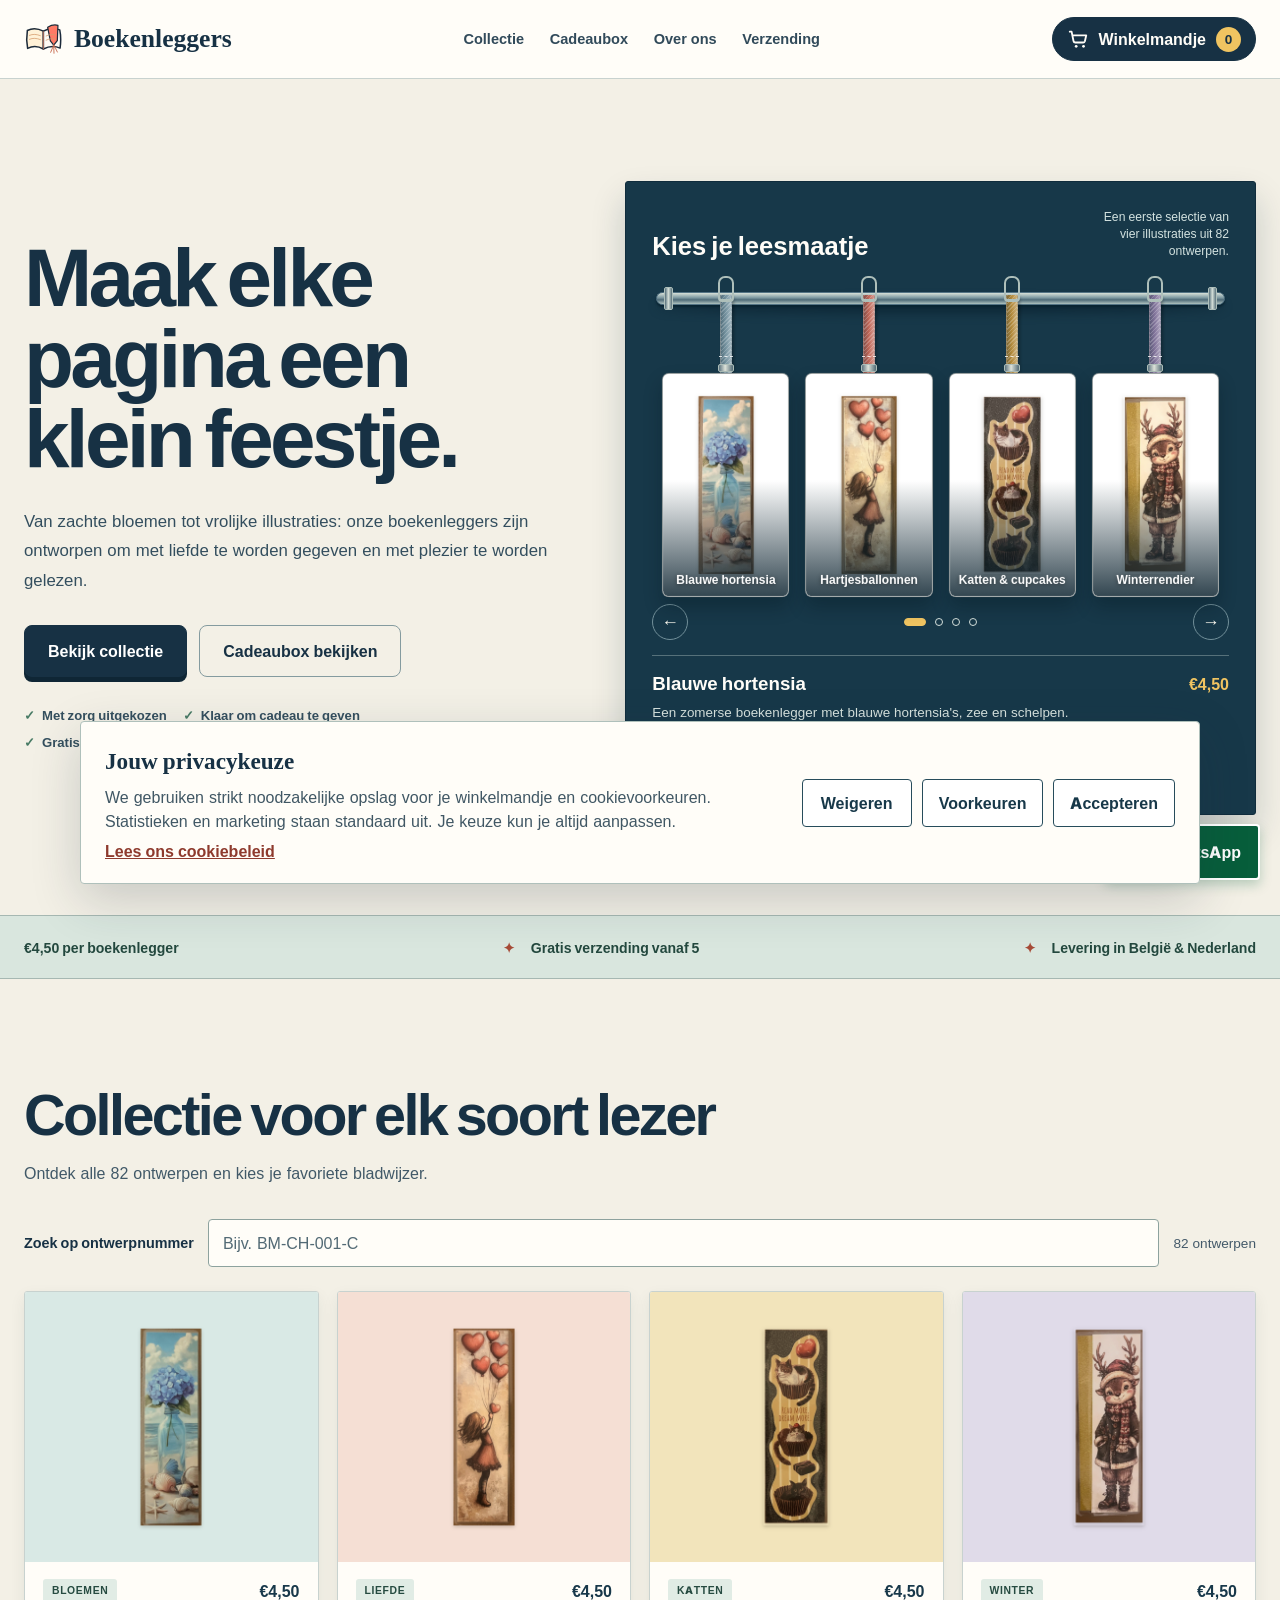
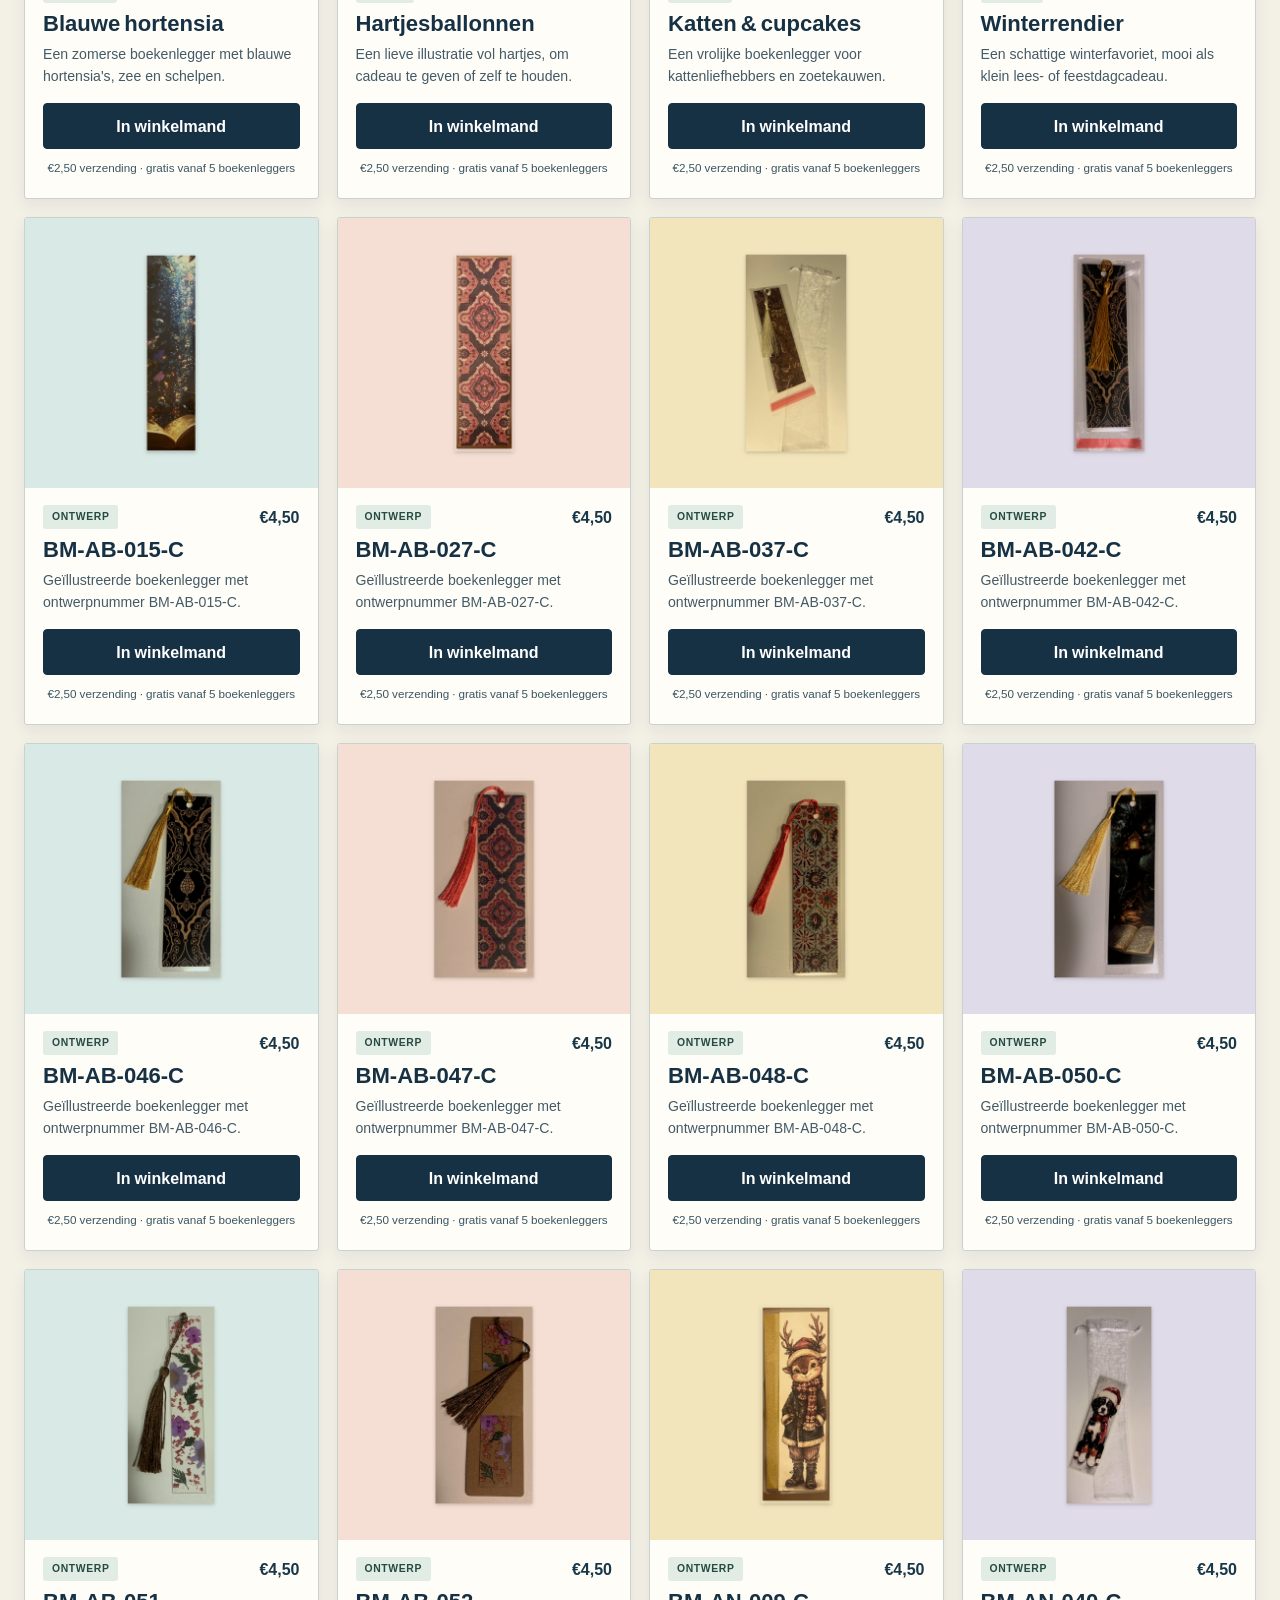
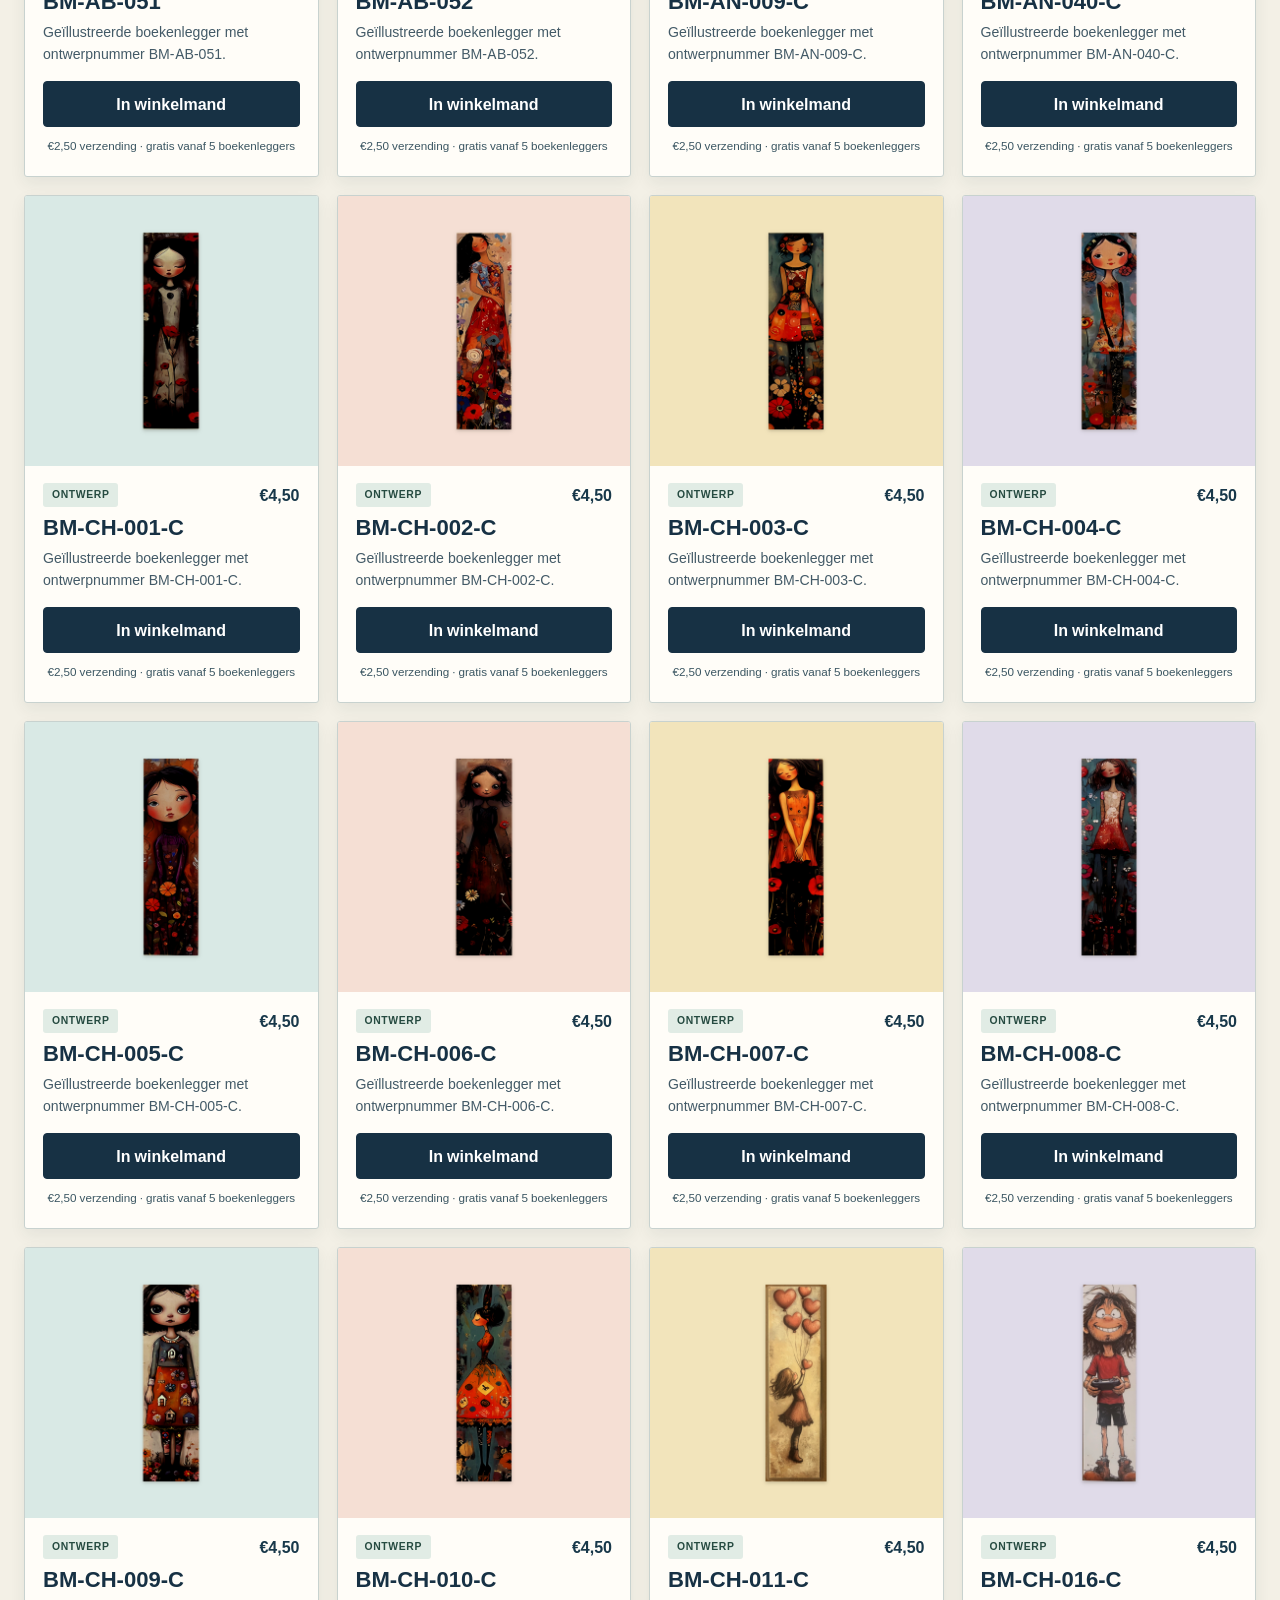
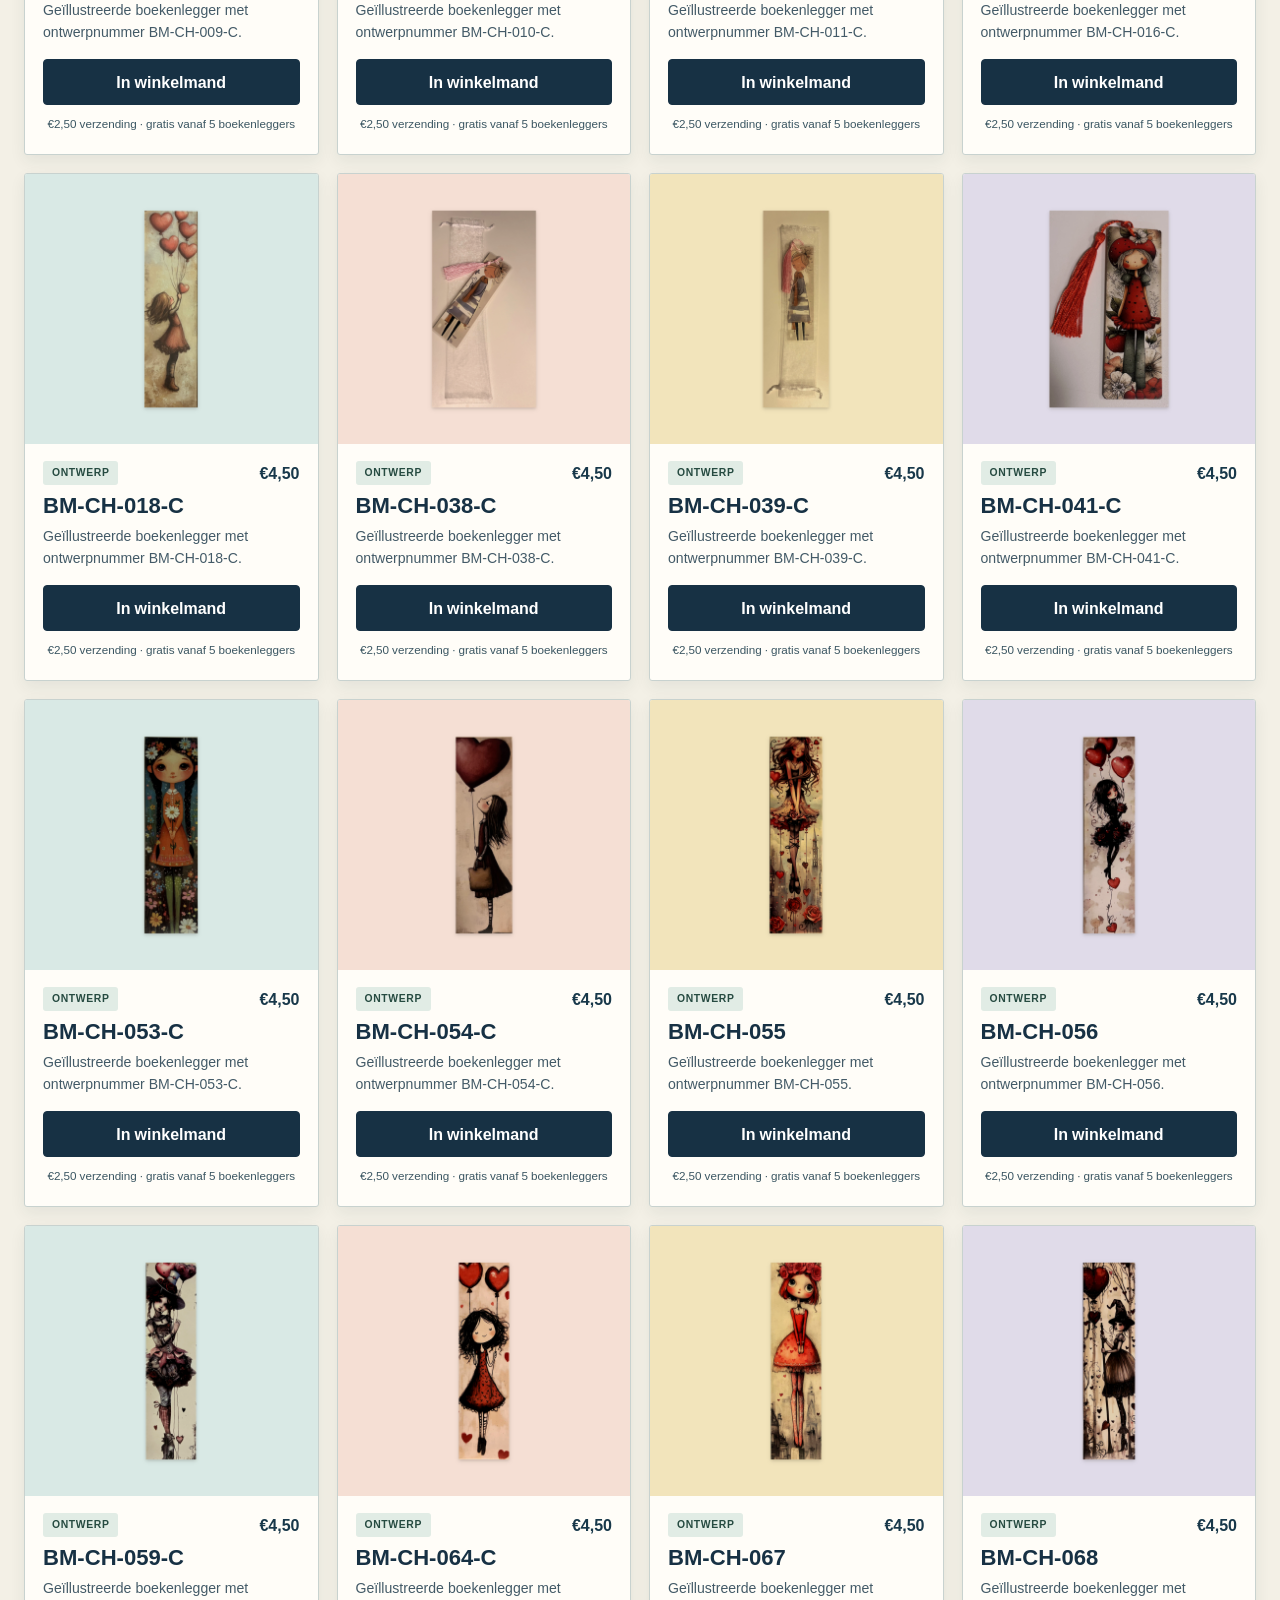
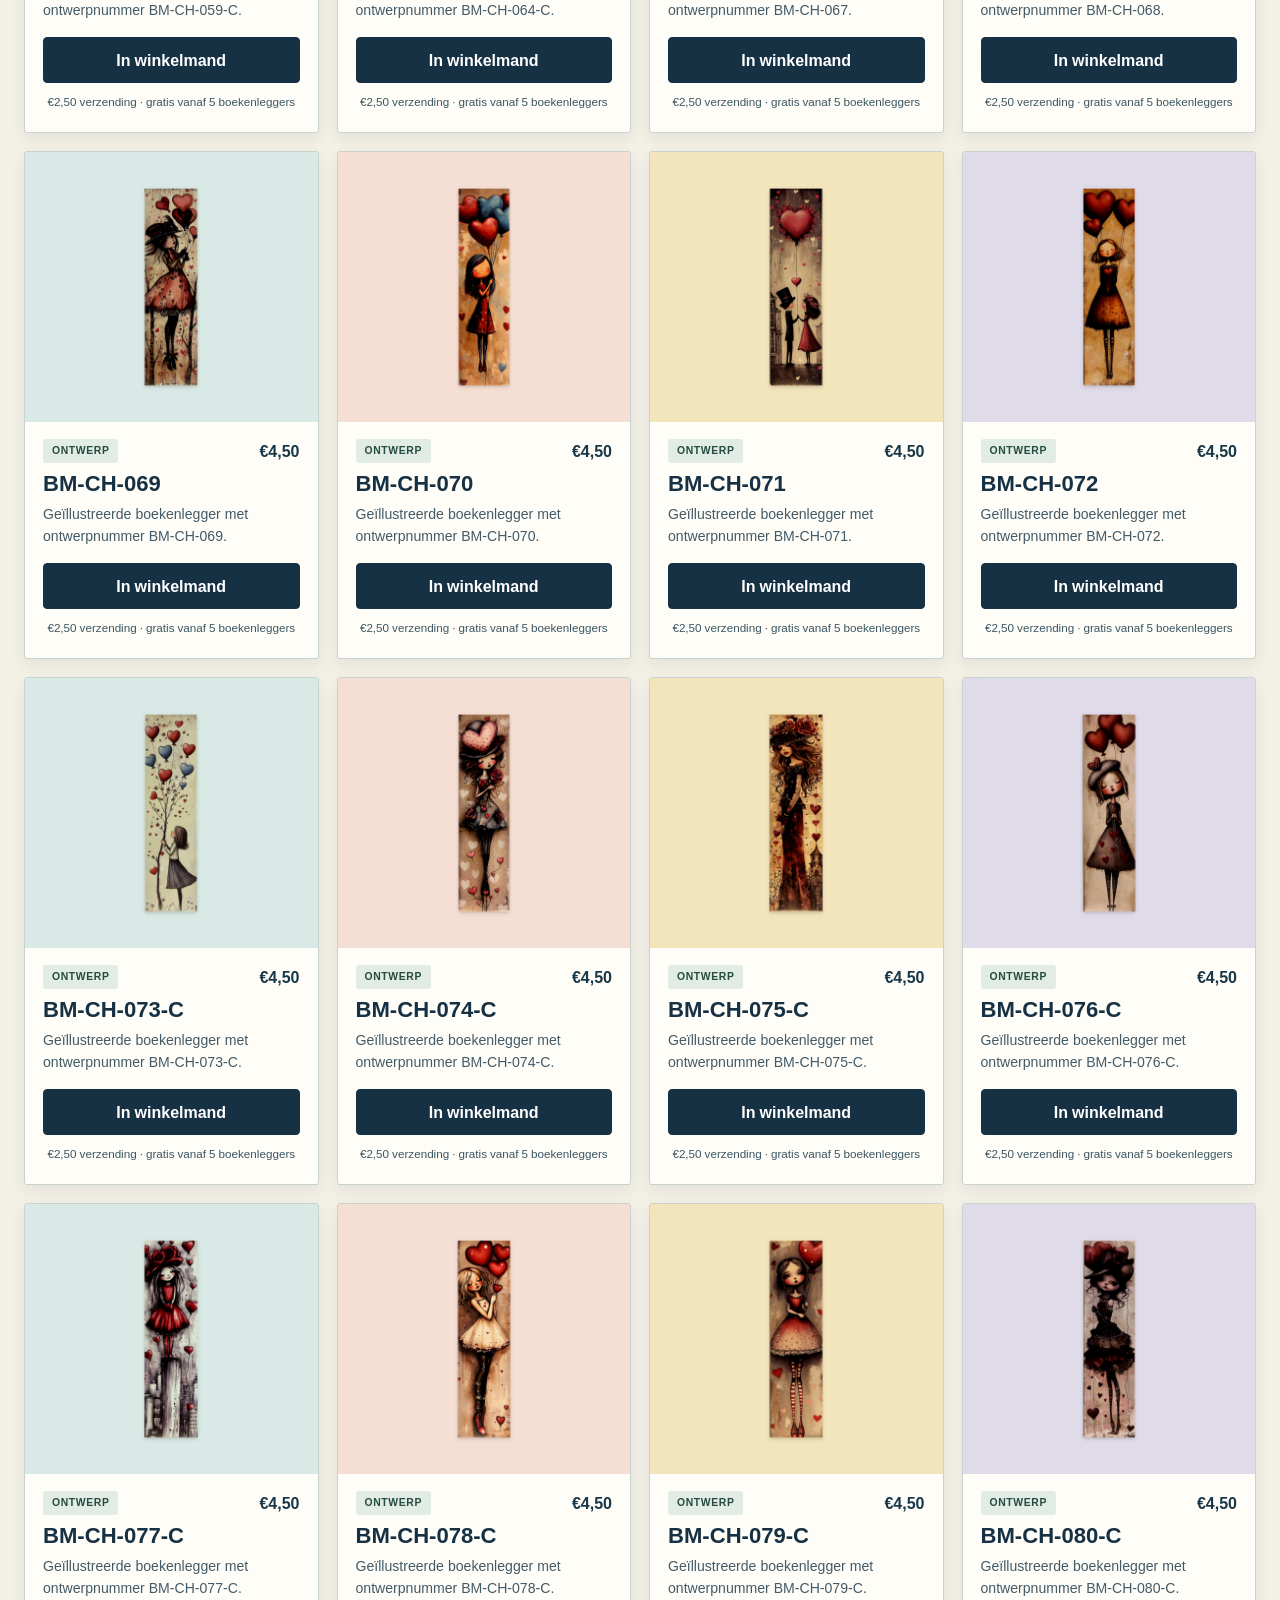
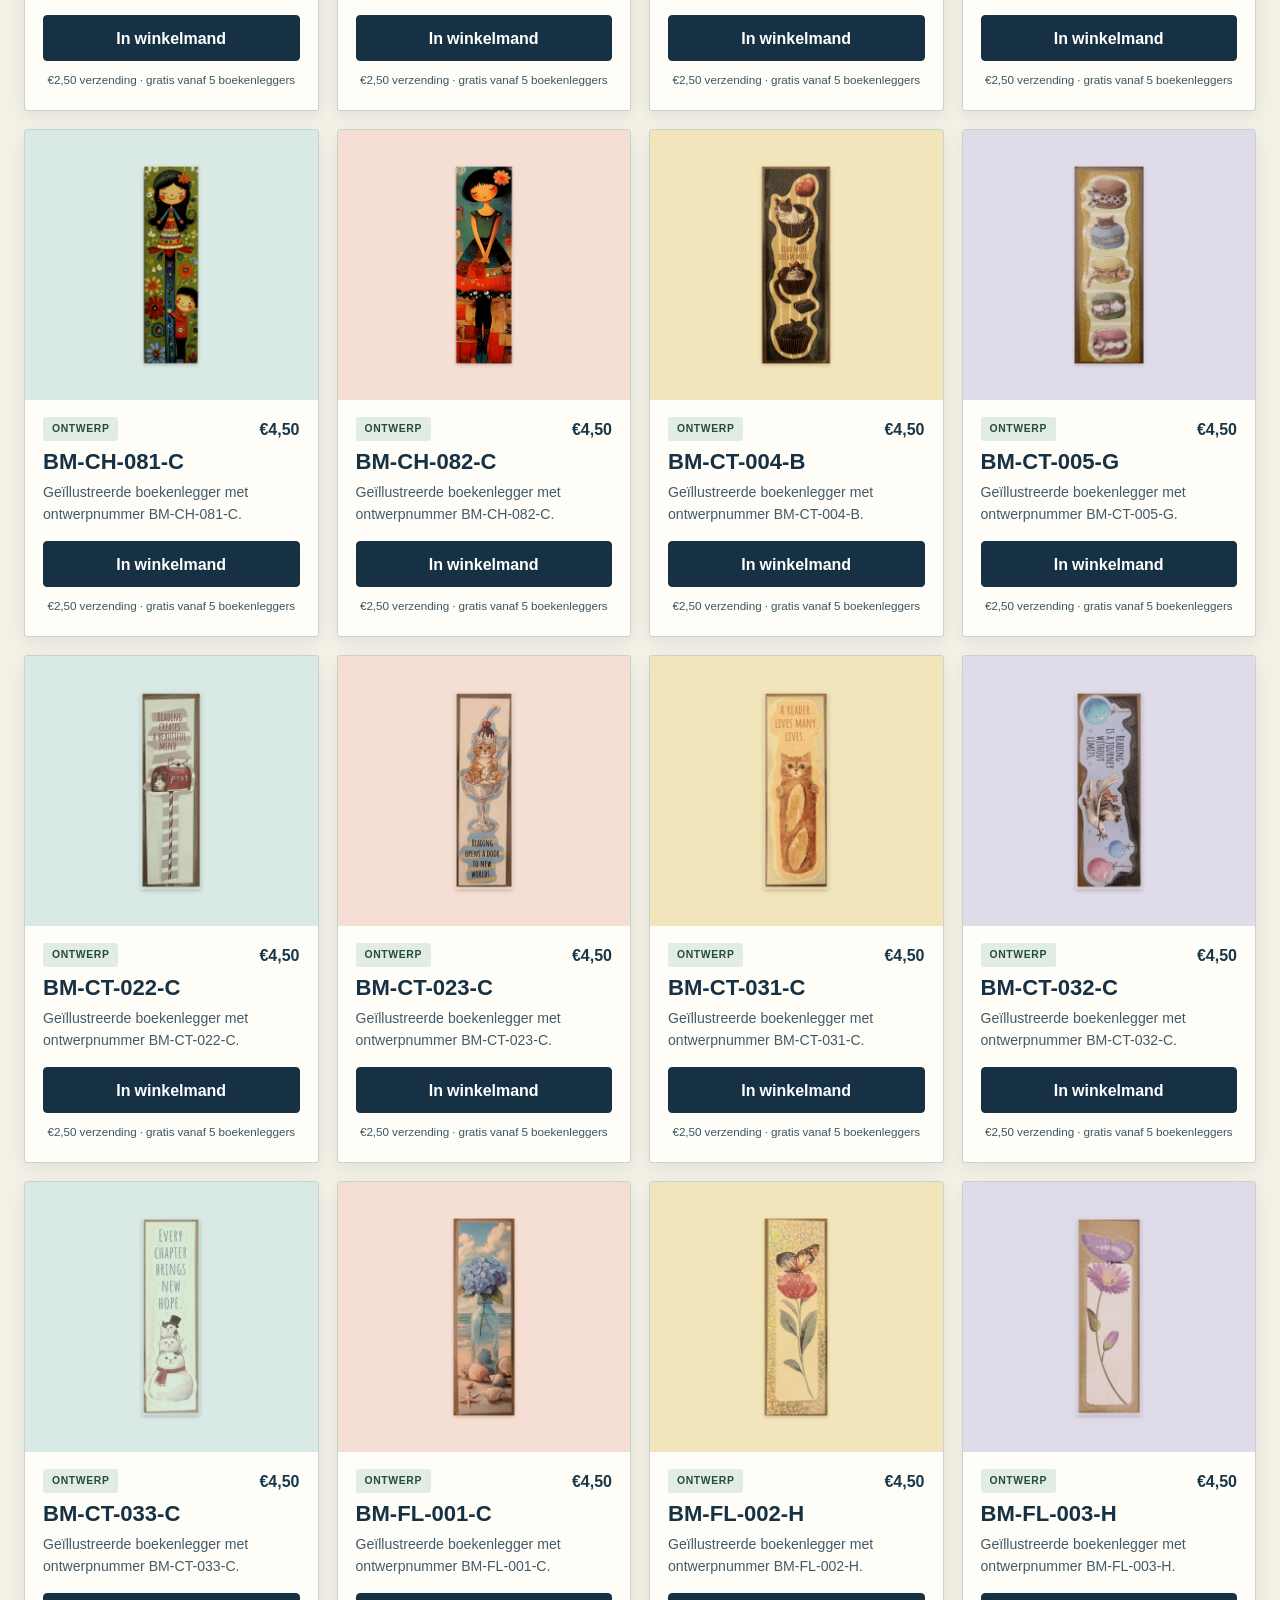
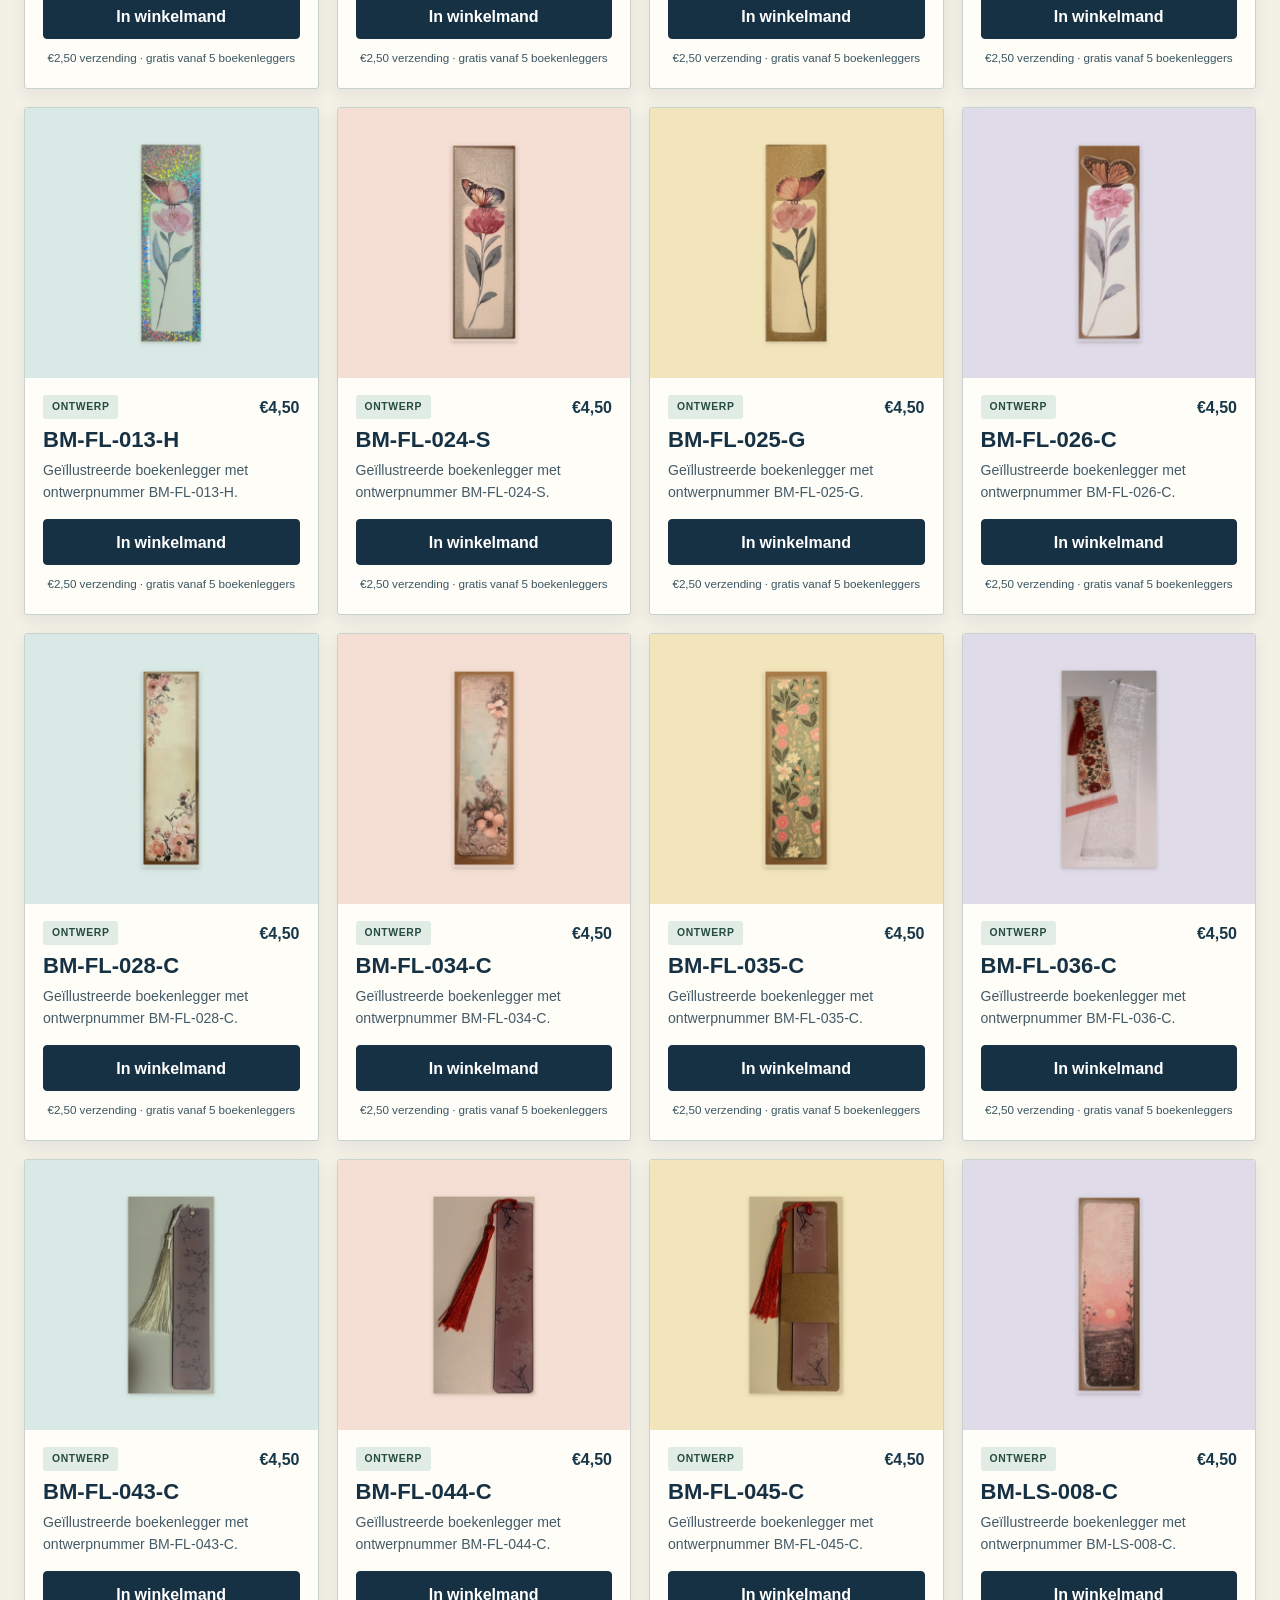
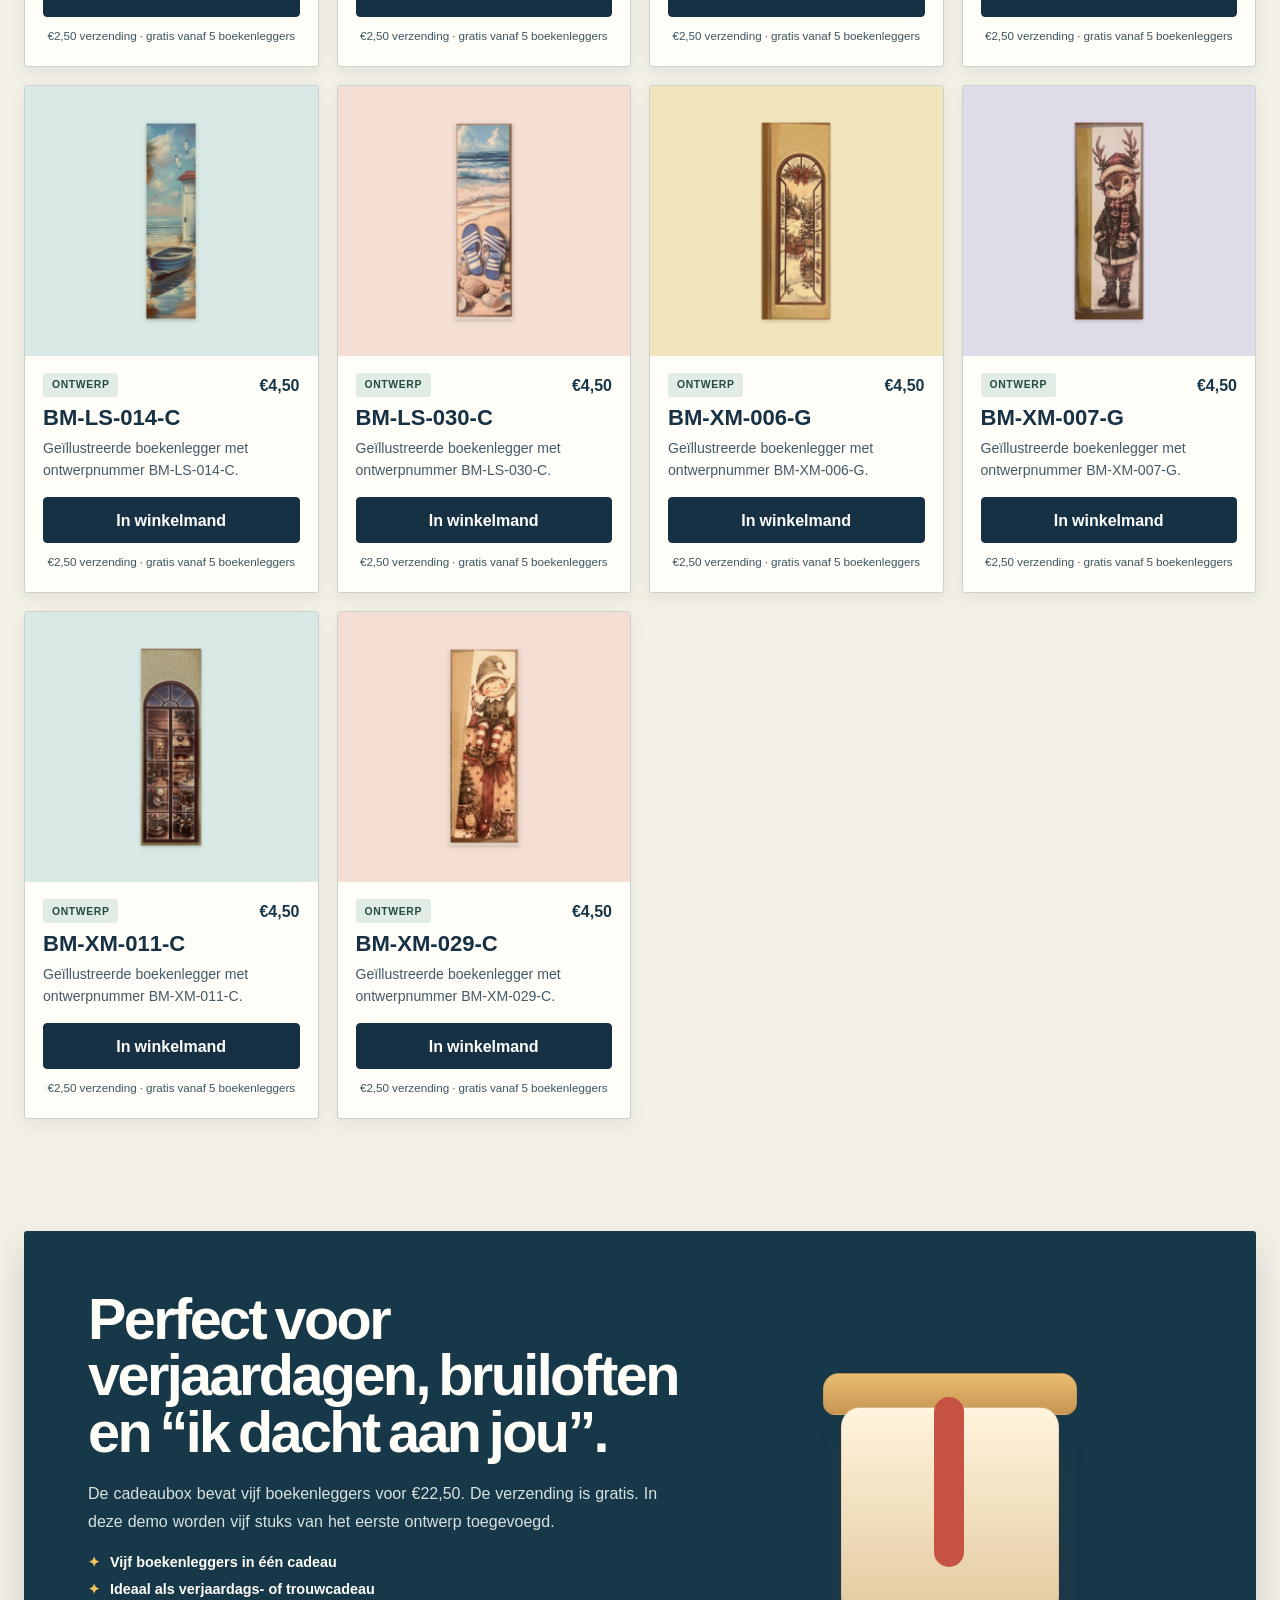
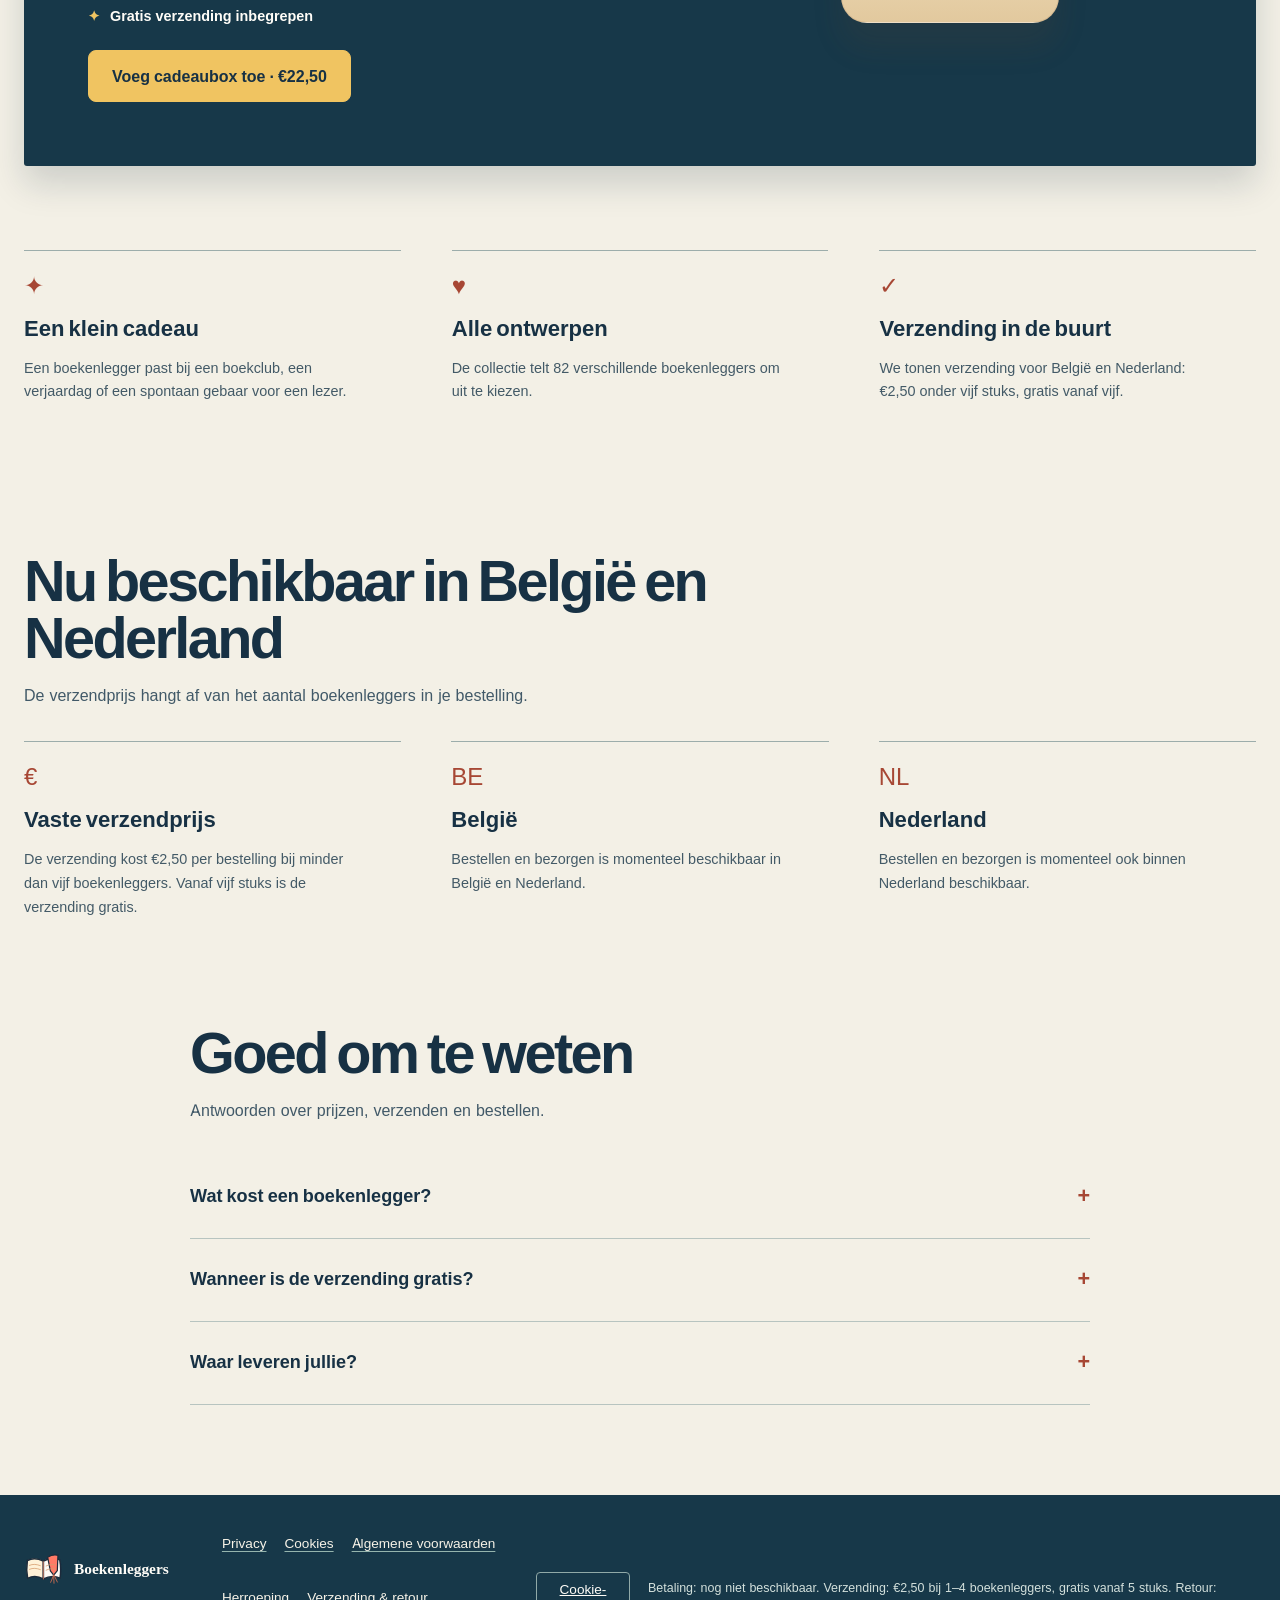
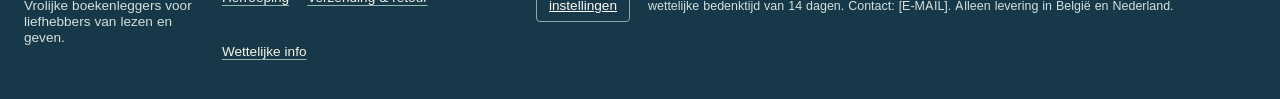
==== commit a9ea5495: "Add 78 bookmark designs to catalog Add all supplied bookmark photos as local product assets, list th" ====
--- a/index.html
+++ b/index.html
@@ -12,12 +12,12 @@
     <meta name="viewport" content="width=device-width, initial-scale=1.0" />
     <meta
       name="description"
-      content="Kleurrijke boekenleggers voor €4,50 per stuk. Verzending voor €2,50 naar België en Nederland."
+      content="Ontdek 82 geïllustreerde boekenleggers voor €4,50 per stuk. Gratis verzending vanaf vijf stuks in België en Nederland."
     />
     <link rel="canonical" href="https://semracol.github.io/boekenleggers/" />
     <meta property="og:type" content="website" />
     <meta property="og:title" content="Boekenleggers.be | Kleurrijke boekenleggers" />
-    <meta property="og:description" content="Vrolijke boekenleggers voor €4,50. Gratis verzending vanaf vijf stuks in België en Nederland." />
+    <meta property="og:description" content="Ontdek 82 vrolijke boekenleggers voor €4,50 per stuk. Gratis verzending vanaf vijf stuks in België en Nederland." />
     <meta property="og:url" content="https://semracol.github.io/boekenleggers/" />
     <link rel="icon" type="image/svg+xml" href="assets/favicon.svg" />
     <title>Boekenleggers.be | Kleurrijke boekenleggers</title>
@@ -74,7 +74,7 @@
           <section class="bookmark-showcase" aria-labelledby="showcaseTitle">
             <div class="showcase-heading">
               <h2 id="showcaseTitle">Kies je leesmaatje</h2>
-              <p>Vier illustraties, elk een klein cadeau.</p>
+              <p>Een eerste selectie van vier illustraties uit 82 ontwerpen.</p>
             </div>
             <div class="rail-stage">
               <div class="showcase-rail" aria-hidden="true">
@@ -179,7 +179,13 @@
       <section class="collection container" id="collectie">
         <div class="section-heading">
           <h2>Collectie voor elk soort lezer</h2>
-          <p>Ontdek de illustraties en kies je favoriete bladwijzer.</p>
+          <p>Ontdek alle 82 ontwerpen en kies je favoriete bladwijzer.</p>
+        </div>
+
+        <div class="catalog-controls">
+          <label for="catalogSearch">Zoek op ontwerpnummer</label>
+          <input id="catalogSearch" type="search" placeholder="Bijv. BM-CH-001-C" autocomplete="off" />
+          <p id="catalogResultCount" aria-live="polite" aria-atomic="true">82 ontwerpen</p>
         </div>
 
         <div class="product-grid">
@@ -243,6 +249,1176 @@
               <h3>Winterrendier</h3>
               <p>Een schattige winterfavoriet, mooi als klein lees- of feestdagcadeau.</p>
               <button class="card-button" data-add-product="reindeer">In winkelmand</button>
+              <p class="product-shipping-note">€2,50 verzending · gratis vanaf 5 boekenleggers</p>
+            </div>
+          </article>
+          <article class="product-card" data-name="BM-AB-015-C" data-price="4.50">
+            <div class="product-art art-peach">
+              <img class="product-image" src="assets/products/BM-AB-015-C.jpg" alt="Boekenlegger met ontwerpnummer BM-AB-015-C" width="2000" height="2000" loading="lazy" decoding="async" />
+            </div>
+            <div class="product-info">
+              <div class="meta-row">
+                <span class="tag">Ontwerp</span>
+                <span class="price">€4,50</span>
+              </div>
+              <h3>BM-AB-015-C</h3>
+              <p>Geïllustreerde boekenlegger met ontwerpnummer BM-AB-015-C.</p>
+              <button class="card-button" data-add-product="bm-ab-015-c" aria-label="Voeg BM-AB-015-C toe aan je winkelmandje">In winkelmand</button>
+              <p class="product-shipping-note">€2,50 verzending · gratis vanaf 5 boekenleggers</p>
+            </div>
+          </article>
+          <article class="product-card" data-name="BM-AB-027-C" data-price="4.50">
+            <div class="product-art art-mint">
+              <img class="product-image" src="assets/products/BM-AB-027-C.jpg" alt="Boekenlegger met ontwerpnummer BM-AB-027-C" width="2000" height="2000" loading="lazy" decoding="async" />
+            </div>
+            <div class="product-info">
+              <div class="meta-row">
+                <span class="tag">Ontwerp</span>
+                <span class="price">€4,50</span>
+              </div>
+              <h3>BM-AB-027-C</h3>
+              <p>Geïllustreerde boekenlegger met ontwerpnummer BM-AB-027-C.</p>
+              <button class="card-button" data-add-product="bm-ab-027-c" aria-label="Voeg BM-AB-027-C toe aan je winkelmandje">In winkelmand</button>
+              <p class="product-shipping-note">€2,50 verzending · gratis vanaf 5 boekenleggers</p>
+            </div>
+          </article>
+          <article class="product-card" data-name="BM-AB-037-C" data-price="4.50">
+            <div class="product-art art-gold">
+              <img class="product-image" src="assets/products/BM-AB-037-C.jpg" alt="Boekenlegger met ontwerpnummer BM-AB-037-C" width="2000" height="2000" loading="lazy" decoding="async" />
+            </div>
+            <div class="product-info">
+              <div class="meta-row">
+                <span class="tag">Ontwerp</span>
+                <span class="price">€4,50</span>
+              </div>
+              <h3>BM-AB-037-C</h3>
+              <p>Geïllustreerde boekenlegger met ontwerpnummer BM-AB-037-C.</p>
+              <button class="card-button" data-add-product="bm-ab-037-c" aria-label="Voeg BM-AB-037-C toe aan je winkelmandje">In winkelmand</button>
+              <p class="product-shipping-note">€2,50 verzending · gratis vanaf 5 boekenleggers</p>
+            </div>
+          </article>
+          <article class="product-card" data-name="BM-AB-042-C" data-price="4.50">
+            <div class="product-art art-lilac">
+              <img class="product-image" src="assets/products/BM-AB-042-C.jpg" alt="Boekenlegger met ontwerpnummer BM-AB-042-C" width="2000" height="2000" loading="lazy" decoding="async" />
+            </div>
+            <div class="product-info">
+              <div class="meta-row">
+                <span class="tag">Ontwerp</span>
+                <span class="price">€4,50</span>
+              </div>
+              <h3>BM-AB-042-C</h3>
+              <p>Geïllustreerde boekenlegger met ontwerpnummer BM-AB-042-C.</p>
+              <button class="card-button" data-add-product="bm-ab-042-c" aria-label="Voeg BM-AB-042-C toe aan je winkelmandje">In winkelmand</button>
+              <p class="product-shipping-note">€2,50 verzending · gratis vanaf 5 boekenleggers</p>
+            </div>
+          </article>
+          <article class="product-card" data-name="BM-AB-046-C" data-price="4.50">
+            <div class="product-art art-peach">
+              <img class="product-image" src="assets/products/BM-AB-046-C.jpg" alt="Boekenlegger met ontwerpnummer BM-AB-046-C" width="2000" height="2000" loading="lazy" decoding="async" />
+            </div>
+            <div class="product-info">
+              <div class="meta-row">
+                <span class="tag">Ontwerp</span>
+                <span class="price">€4,50</span>
+              </div>
+              <h3>BM-AB-046-C</h3>
+              <p>Geïllustreerde boekenlegger met ontwerpnummer BM-AB-046-C.</p>
+              <button class="card-button" data-add-product="bm-ab-046-c" aria-label="Voeg BM-AB-046-C toe aan je winkelmandje">In winkelmand</button>
+              <p class="product-shipping-note">€2,50 verzending · gratis vanaf 5 boekenleggers</p>
+            </div>
+          </article>
+          <article class="product-card" data-name="BM-AB-047-C" data-price="4.50">
+            <div class="product-art art-mint">
+              <img class="product-image" src="assets/products/BM-AB-047-C.jpg" alt="Boekenlegger met ontwerpnummer BM-AB-047-C" width="2000" height="2000" loading="lazy" decoding="async" />
+            </div>
+            <div class="product-info">
+              <div class="meta-row">
+                <span class="tag">Ontwerp</span>
+                <span class="price">€4,50</span>
+              </div>
+              <h3>BM-AB-047-C</h3>
+              <p>Geïllustreerde boekenlegger met ontwerpnummer BM-AB-047-C.</p>
+              <button class="card-button" data-add-product="bm-ab-047-c" aria-label="Voeg BM-AB-047-C toe aan je winkelmandje">In winkelmand</button>
+              <p class="product-shipping-note">€2,50 verzending · gratis vanaf 5 boekenleggers</p>
+            </div>
+          </article>
+          <article class="product-card" data-name="BM-AB-048-C" data-price="4.50">
+            <div class="product-art art-gold">
+              <img class="product-image" src="assets/products/BM-AB-048-C.jpg" alt="Boekenlegger met ontwerpnummer BM-AB-048-C" width="2000" height="2000" loading="lazy" decoding="async" />
+            </div>
+            <div class="product-info">
+              <div class="meta-row">
+                <span class="tag">Ontwerp</span>
+                <span class="price">€4,50</span>
+              </div>
+              <h3>BM-AB-048-C</h3>
+              <p>Geïllustreerde boekenlegger met ontwerpnummer BM-AB-048-C.</p>
+              <button class="card-button" data-add-product="bm-ab-048-c" aria-label="Voeg BM-AB-048-C toe aan je winkelmandje">In winkelmand</button>
+              <p class="product-shipping-note">€2,50 verzending · gratis vanaf 5 boekenleggers</p>
+            </div>
+          </article>
+          <article class="product-card" data-name="BM-AB-050-C" data-price="4.50">
+            <div class="product-art art-lilac">
+              <img class="product-image" src="assets/products/BM-AB-050-C.jpg" alt="Boekenlegger met ontwerpnummer BM-AB-050-C" width="2000" height="2000" loading="lazy" decoding="async" />
+            </div>
+            <div class="product-info">
+              <div class="meta-row">
+                <span class="tag">Ontwerp</span>
+                <span class="price">€4,50</span>
+              </div>
+              <h3>BM-AB-050-C</h3>
+              <p>Geïllustreerde boekenlegger met ontwerpnummer BM-AB-050-C.</p>
+              <button class="card-button" data-add-product="bm-ab-050-c" aria-label="Voeg BM-AB-050-C toe aan je winkelmandje">In winkelmand</button>
+              <p class="product-shipping-note">€2,50 verzending · gratis vanaf 5 boekenleggers</p>
+            </div>
+          </article>
+          <article class="product-card" data-name="BM-AB-051" data-price="4.50">
+            <div class="product-art art-peach">
+              <img class="product-image" src="assets/products/BM-AB-051.jpg" alt="Boekenlegger met ontwerpnummer BM-AB-051" width="2000" height="2000" loading="lazy" decoding="async" />
+            </div>
+            <div class="product-info">
+              <div class="meta-row">
+                <span class="tag">Ontwerp</span>
+                <span class="price">€4,50</span>
+              </div>
+              <h3>BM-AB-051</h3>
+              <p>Geïllustreerde boekenlegger met ontwerpnummer BM-AB-051.</p>
+              <button class="card-button" data-add-product="bm-ab-051" aria-label="Voeg BM-AB-051 toe aan je winkelmandje">In winkelmand</button>
+              <p class="product-shipping-note">€2,50 verzending · gratis vanaf 5 boekenleggers</p>
+            </div>
+          </article>
+          <article class="product-card" data-name="BM-AB-052" data-price="4.50">
+            <div class="product-art art-mint">
+              <img class="product-image" src="assets/products/BM-AB-052.jpg" alt="Boekenlegger met ontwerpnummer BM-AB-052" width="2000" height="2000" loading="lazy" decoding="async" />
+            </div>
+            <div class="product-info">
+              <div class="meta-row">
+                <span class="tag">Ontwerp</span>
+                <span class="price">€4,50</span>
+              </div>
+              <h3>BM-AB-052</h3>
+              <p>Geïllustreerde boekenlegger met ontwerpnummer BM-AB-052.</p>
+              <button class="card-button" data-add-product="bm-ab-052" aria-label="Voeg BM-AB-052 toe aan je winkelmandje">In winkelmand</button>
+              <p class="product-shipping-note">€2,50 verzending · gratis vanaf 5 boekenleggers</p>
+            </div>
+          </article>
+          <article class="product-card" data-name="BM-AN-009-C" data-price="4.50">
+            <div class="product-art art-gold">
+              <img class="product-image" src="assets/products/BM-AN-009-C.jpg" alt="Boekenlegger met ontwerpnummer BM-AN-009-C" width="2000" height="2000" loading="lazy" decoding="async" />
+            </div>
+            <div class="product-info">
+              <div class="meta-row">
+                <span class="tag">Ontwerp</span>
+                <span class="price">€4,50</span>
+              </div>
+              <h3>BM-AN-009-C</h3>
+              <p>Geïllustreerde boekenlegger met ontwerpnummer BM-AN-009-C.</p>
+              <button class="card-button" data-add-product="bm-an-009-c" aria-label="Voeg BM-AN-009-C toe aan je winkelmandje">In winkelmand</button>
+              <p class="product-shipping-note">€2,50 verzending · gratis vanaf 5 boekenleggers</p>
+            </div>
+          </article>
+          <article class="product-card" data-name="BM-AN-040-C" data-price="4.50">
+            <div class="product-art art-lilac">
+              <img class="product-image" src="assets/products/BM-AN-040-C.jpg" alt="Boekenlegger met ontwerpnummer BM-AN-040-C" width="2000" height="2000" loading="lazy" decoding="async" />
+            </div>
+            <div class="product-info">
+              <div class="meta-row">
+                <span class="tag">Ontwerp</span>
+                <span class="price">€4,50</span>
+              </div>
+              <h3>BM-AN-040-C</h3>
+              <p>Geïllustreerde boekenlegger met ontwerpnummer BM-AN-040-C.</p>
+              <button class="card-button" data-add-product="bm-an-040-c" aria-label="Voeg BM-AN-040-C toe aan je winkelmandje">In winkelmand</button>
+              <p class="product-shipping-note">€2,50 verzending · gratis vanaf 5 boekenleggers</p>
+            </div>
+          </article>
+          <article class="product-card" data-name="BM-CH-001-C" data-price="4.50">
+            <div class="product-art art-peach">
+              <img class="product-image" src="assets/products/BM-CH-001-C.jpg" alt="Boekenlegger met ontwerpnummer BM-CH-001-C" width="2000" height="2000" loading="lazy" decoding="async" />
+            </div>
+            <div class="product-info">
+              <div class="meta-row">
+                <span class="tag">Ontwerp</span>
+                <span class="price">€4,50</span>
+              </div>
+              <h3>BM-CH-001-C</h3>
+              <p>Geïllustreerde boekenlegger met ontwerpnummer BM-CH-001-C.</p>
+              <button class="card-button" data-add-product="bm-ch-001-c" aria-label="Voeg BM-CH-001-C toe aan je winkelmandje">In winkelmand</button>
+              <p class="product-shipping-note">€2,50 verzending · gratis vanaf 5 boekenleggers</p>
+            </div>
+          </article>
+          <article class="product-card" data-name="BM-CH-002-C" data-price="4.50">
+            <div class="product-art art-mint">
+              <img class="product-image" src="assets/products/BM-CH-002-C.jpg" alt="Boekenlegger met ontwerpnummer BM-CH-002-C" width="2000" height="2000" loading="lazy" decoding="async" />
+            </div>
+            <div class="product-info">
+              <div class="meta-row">
+                <span class="tag">Ontwerp</span>
+                <span class="price">€4,50</span>
+              </div>
+              <h3>BM-CH-002-C</h3>
+              <p>Geïllustreerde boekenlegger met ontwerpnummer BM-CH-002-C.</p>
+              <button class="card-button" data-add-product="bm-ch-002-c" aria-label="Voeg BM-CH-002-C toe aan je winkelmandje">In winkelmand</button>
+              <p class="product-shipping-note">€2,50 verzending · gratis vanaf 5 boekenleggers</p>
+            </div>
+          </article>
+          <article class="product-card" data-name="BM-CH-003-C" data-price="4.50">
+            <div class="product-art art-gold">
+              <img class="product-image" src="assets/products/BM-CH-003-C.jpg" alt="Boekenlegger met ontwerpnummer BM-CH-003-C" width="2000" height="2000" loading="lazy" decoding="async" />
+            </div>
+            <div class="product-info">
+              <div class="meta-row">
+                <span class="tag">Ontwerp</span>
+                <span class="price">€4,50</span>
+              </div>
+              <h3>BM-CH-003-C</h3>
+              <p>Geïllustreerde boekenlegger met ontwerpnummer BM-CH-003-C.</p>
+              <button class="card-button" data-add-product="bm-ch-003-c" aria-label="Voeg BM-CH-003-C toe aan je winkelmandje">In winkelmand</button>
+              <p class="product-shipping-note">€2,50 verzending · gratis vanaf 5 boekenleggers</p>
+            </div>
+          </article>
+          <article class="product-card" data-name="BM-CH-004-C" data-price="4.50">
+            <div class="product-art art-lilac">
+              <img class="product-image" src="assets/products/BM-CH-004-C.jpg" alt="Boekenlegger met ontwerpnummer BM-CH-004-C" width="2000" height="2000" loading="lazy" decoding="async" />
+            </div>
+            <div class="product-info">
+              <div class="meta-row">
+                <span class="tag">Ontwerp</span>
+                <span class="price">€4,50</span>
+              </div>
+              <h3>BM-CH-004-C</h3>
+              <p>Geïllustreerde boekenlegger met ontwerpnummer BM-CH-004-C.</p>
+              <button class="card-button" data-add-product="bm-ch-004-c" aria-label="Voeg BM-CH-004-C toe aan je winkelmandje">In winkelmand</button>
+              <p class="product-shipping-note">€2,50 verzending · gratis vanaf 5 boekenleggers</p>
+            </div>
+          </article>
+          <article class="product-card" data-name="BM-CH-005-C" data-price="4.50">
+            <div class="product-art art-peach">
+              <img class="product-image" src="assets/products/BM-CH-005-C.jpg" alt="Boekenlegger met ontwerpnummer BM-CH-005-C" width="2000" height="2000" loading="lazy" decoding="async" />
+            </div>
+            <div class="product-info">
+              <div class="meta-row">
+                <span class="tag">Ontwerp</span>
+                <span class="price">€4,50</span>
+              </div>
+              <h3>BM-CH-005-C</h3>
+              <p>Geïllustreerde boekenlegger met ontwerpnummer BM-CH-005-C.</p>
+              <button class="card-button" data-add-product="bm-ch-005-c" aria-label="Voeg BM-CH-005-C toe aan je winkelmandje">In winkelmand</button>
+              <p class="product-shipping-note">€2,50 verzending · gratis vanaf 5 boekenleggers</p>
+            </div>
+          </article>
+          <article class="product-card" data-name="BM-CH-006-C" data-price="4.50">
+            <div class="product-art art-mint">
+              <img class="product-image" src="assets/products/BM-CH-006-C.jpg" alt="Boekenlegger met ontwerpnummer BM-CH-006-C" width="2000" height="2000" loading="lazy" decoding="async" />
+            </div>
+            <div class="product-info">
+              <div class="meta-row">
+                <span class="tag">Ontwerp</span>
+                <span class="price">€4,50</span>
+              </div>
+              <h3>BM-CH-006-C</h3>
+              <p>Geïllustreerde boekenlegger met ontwerpnummer BM-CH-006-C.</p>
+              <button class="card-button" data-add-product="bm-ch-006-c" aria-label="Voeg BM-CH-006-C toe aan je winkelmandje">In winkelmand</button>
+              <p class="product-shipping-note">€2,50 verzending · gratis vanaf 5 boekenleggers</p>
+            </div>
+          </article>
+          <article class="product-card" data-name="BM-CH-007-C" data-price="4.50">
+            <div class="product-art art-gold">
+              <img class="product-image" src="assets/products/BM-CH-007-C.jpg" alt="Boekenlegger met ontwerpnummer BM-CH-007-C" width="2000" height="2000" loading="lazy" decoding="async" />
+            </div>
+            <div class="product-info">
+              <div class="meta-row">
+                <span class="tag">Ontwerp</span>
+                <span class="price">€4,50</span>
+              </div>
+              <h3>BM-CH-007-C</h3>
+              <p>Geïllustreerde boekenlegger met ontwerpnummer BM-CH-007-C.</p>
+              <button class="card-button" data-add-product="bm-ch-007-c" aria-label="Voeg BM-CH-007-C toe aan je winkelmandje">In winkelmand</button>
+              <p class="product-shipping-note">€2,50 verzending · gratis vanaf 5 boekenleggers</p>
+            </div>
+          </article>
+          <article class="product-card" data-name="BM-CH-008-C" data-price="4.50">
+            <div class="product-art art-lilac">
+              <img class="product-image" src="assets/products/BM-CH-008-C.jpg" alt="Boekenlegger met ontwerpnummer BM-CH-008-C" width="2000" height="2000" loading="lazy" decoding="async" />
+            </div>
+            <div class="product-info">
+              <div class="meta-row">
+                <span class="tag">Ontwerp</span>
+                <span class="price">€4,50</span>
+              </div>
+              <h3>BM-CH-008-C</h3>
+              <p>Geïllustreerde boekenlegger met ontwerpnummer BM-CH-008-C.</p>
+              <button class="card-button" data-add-product="bm-ch-008-c" aria-label="Voeg BM-CH-008-C toe aan je winkelmandje">In winkelmand</button>
+              <p class="product-shipping-note">€2,50 verzending · gratis vanaf 5 boekenleggers</p>
+            </div>
+          </article>
+          <article class="product-card" data-name="BM-CH-009-C" data-price="4.50">
+            <div class="product-art art-peach">
+              <img class="product-image" src="assets/products/BM-CH-009-C.jpg" alt="Boekenlegger met ontwerpnummer BM-CH-009-C" width="2000" height="2000" loading="lazy" decoding="async" />
+            </div>
+            <div class="product-info">
+              <div class="meta-row">
+                <span class="tag">Ontwerp</span>
+                <span class="price">€4,50</span>
+              </div>
+              <h3>BM-CH-009-C</h3>
+              <p>Geïllustreerde boekenlegger met ontwerpnummer BM-CH-009-C.</p>
+              <button class="card-button" data-add-product="bm-ch-009-c" aria-label="Voeg BM-CH-009-C toe aan je winkelmandje">In winkelmand</button>
+              <p class="product-shipping-note">€2,50 verzending · gratis vanaf 5 boekenleggers</p>
+            </div>
+          </article>
+          <article class="product-card" data-name="BM-CH-010-C" data-price="4.50">
+            <div class="product-art art-mint">
+              <img class="product-image" src="assets/products/BM-CH-010-C.jpg" alt="Boekenlegger met ontwerpnummer BM-CH-010-C" width="2000" height="2000" loading="lazy" decoding="async" />
+            </div>
+            <div class="product-info">
+              <div class="meta-row">
+                <span class="tag">Ontwerp</span>
+                <span class="price">€4,50</span>
+              </div>
+              <h3>BM-CH-010-C</h3>
+              <p>Geïllustreerde boekenlegger met ontwerpnummer BM-CH-010-C.</p>
+              <button class="card-button" data-add-product="bm-ch-010-c" aria-label="Voeg BM-CH-010-C toe aan je winkelmandje">In winkelmand</button>
+              <p class="product-shipping-note">€2,50 verzending · gratis vanaf 5 boekenleggers</p>
+            </div>
+          </article>
+          <article class="product-card" data-name="BM-CH-011-C" data-price="4.50">
+            <div class="product-art art-gold">
+              <img class="product-image" src="assets/products/BM-CH-011-C.jpg" alt="Boekenlegger met ontwerpnummer BM-CH-011-C" width="2000" height="2000" loading="lazy" decoding="async" />
+            </div>
+            <div class="product-info">
+              <div class="meta-row">
+                <span class="tag">Ontwerp</span>
+                <span class="price">€4,50</span>
+              </div>
+              <h3>BM-CH-011-C</h3>
+              <p>Geïllustreerde boekenlegger met ontwerpnummer BM-CH-011-C.</p>
+              <button class="card-button" data-add-product="bm-ch-011-c" aria-label="Voeg BM-CH-011-C toe aan je winkelmandje">In winkelmand</button>
+              <p class="product-shipping-note">€2,50 verzending · gratis vanaf 5 boekenleggers</p>
+            </div>
+          </article>
+          <article class="product-card" data-name="BM-CH-016-C" data-price="4.50">
+            <div class="product-art art-lilac">
+              <img class="product-image" src="assets/products/BM-CH-016-C.jpg" alt="Boekenlegger met ontwerpnummer BM-CH-016-C" width="2000" height="2000" loading="lazy" decoding="async" />
+            </div>
+            <div class="product-info">
+              <div class="meta-row">
+                <span class="tag">Ontwerp</span>
+                <span class="price">€4,50</span>
+              </div>
+              <h3>BM-CH-016-C</h3>
+              <p>Geïllustreerde boekenlegger met ontwerpnummer BM-CH-016-C.</p>
+              <button class="card-button" data-add-product="bm-ch-016-c" aria-label="Voeg BM-CH-016-C toe aan je winkelmandje">In winkelmand</button>
+              <p class="product-shipping-note">€2,50 verzending · gratis vanaf 5 boekenleggers</p>
+            </div>
+          </article>
+          <article class="product-card" data-name="BM-CH-018-C" data-price="4.50">
+            <div class="product-art art-peach">
+              <img class="product-image" src="assets/products/BM-CH-018-C.jpg" alt="Boekenlegger met ontwerpnummer BM-CH-018-C" width="2000" height="2000" loading="lazy" decoding="async" />
+            </div>
+            <div class="product-info">
+              <div class="meta-row">
+                <span class="tag">Ontwerp</span>
+                <span class="price">€4,50</span>
+              </div>
+              <h3>BM-CH-018-C</h3>
+              <p>Geïllustreerde boekenlegger met ontwerpnummer BM-CH-018-C.</p>
+              <button class="card-button" data-add-product="bm-ch-018-c" aria-label="Voeg BM-CH-018-C toe aan je winkelmandje">In winkelmand</button>
+              <p class="product-shipping-note">€2,50 verzending · gratis vanaf 5 boekenleggers</p>
+            </div>
+          </article>
+          <article class="product-card" data-name="BM-CH-038-C" data-price="4.50">
+            <div class="product-art art-mint">
+              <img class="product-image" src="assets/products/BM-CH-038-C.jpg" alt="Boekenlegger met ontwerpnummer BM-CH-038-C" width="2000" height="2000" loading="lazy" decoding="async" />
+            </div>
+            <div class="product-info">
+              <div class="meta-row">
+                <span class="tag">Ontwerp</span>
+                <span class="price">€4,50</span>
+              </div>
+              <h3>BM-CH-038-C</h3>
+              <p>Geïllustreerde boekenlegger met ontwerpnummer BM-CH-038-C.</p>
+              <button class="card-button" data-add-product="bm-ch-038-c" aria-label="Voeg BM-CH-038-C toe aan je winkelmandje">In winkelmand</button>
+              <p class="product-shipping-note">€2,50 verzending · gratis vanaf 5 boekenleggers</p>
+            </div>
+          </article>
+          <article class="product-card" data-name="BM-CH-039-C" data-price="4.50">
+            <div class="product-art art-gold">
+              <img class="product-image" src="assets/products/BM-CH-039-C.jpg" alt="Boekenlegger met ontwerpnummer BM-CH-039-C" width="2000" height="2000" loading="lazy" decoding="async" />
+            </div>
+            <div class="product-info">
+              <div class="meta-row">
+                <span class="tag">Ontwerp</span>
+                <span class="price">€4,50</span>
+              </div>
+              <h3>BM-CH-039-C</h3>
+              <p>Geïllustreerde boekenlegger met ontwerpnummer BM-CH-039-C.</p>
+              <button class="card-button" data-add-product="bm-ch-039-c" aria-label="Voeg BM-CH-039-C toe aan je winkelmandje">In winkelmand</button>
+              <p class="product-shipping-note">€2,50 verzending · gratis vanaf 5 boekenleggers</p>
+            </div>
+          </article>
+          <article class="product-card" data-name="BM-CH-041-C" data-price="4.50">
+            <div class="product-art art-lilac">
+              <img class="product-image" src="assets/products/BM-CH-041-C.jpg" alt="Boekenlegger met ontwerpnummer BM-CH-041-C" width="2000" height="2000" loading="lazy" decoding="async" />
+            </div>
+            <div class="product-info">
+              <div class="meta-row">
+                <span class="tag">Ontwerp</span>
+                <span class="price">€4,50</span>
+              </div>
+              <h3>BM-CH-041-C</h3>
+              <p>Geïllustreerde boekenlegger met ontwerpnummer BM-CH-041-C.</p>
+              <button class="card-button" data-add-product="bm-ch-041-c" aria-label="Voeg BM-CH-041-C toe aan je winkelmandje">In winkelmand</button>
+              <p class="product-shipping-note">€2,50 verzending · gratis vanaf 5 boekenleggers</p>
+            </div>
+          </article>
+          <article class="product-card" data-name="BM-CH-053-C" data-price="4.50">
+            <div class="product-art art-peach">
+              <img class="product-image" src="assets/products/BM-CH-053-C.jpg" alt="Boekenlegger met ontwerpnummer BM-CH-053-C" width="2000" height="2000" loading="lazy" decoding="async" />
+            </div>
+            <div class="product-info">
+              <div class="meta-row">
+                <span class="tag">Ontwerp</span>
+                <span class="price">€4,50</span>
+              </div>
+              <h3>BM-CH-053-C</h3>
+              <p>Geïllustreerde boekenlegger met ontwerpnummer BM-CH-053-C.</p>
+              <button class="card-button" data-add-product="bm-ch-053-c" aria-label="Voeg BM-CH-053-C toe aan je winkelmandje">In winkelmand</button>
+              <p class="product-shipping-note">€2,50 verzending · gratis vanaf 5 boekenleggers</p>
+            </div>
+          </article>
+          <article class="product-card" data-name="BM-CH-054-C" data-price="4.50">
+            <div class="product-art art-mint">
+              <img class="product-image" src="assets/products/BM-CH-054-C.jpg" alt="Boekenlegger met ontwerpnummer BM-CH-054-C" width="2000" height="2000" loading="lazy" decoding="async" />
+            </div>
+            <div class="product-info">
+              <div class="meta-row">
+                <span class="tag">Ontwerp</span>
+                <span class="price">€4,50</span>
+              </div>
+              <h3>BM-CH-054-C</h3>
+              <p>Geïllustreerde boekenlegger met ontwerpnummer BM-CH-054-C.</p>
+              <button class="card-button" data-add-product="bm-ch-054-c" aria-label="Voeg BM-CH-054-C toe aan je winkelmandje">In winkelmand</button>
+              <p class="product-shipping-note">€2,50 verzending · gratis vanaf 5 boekenleggers</p>
+            </div>
+          </article>
+          <article class="product-card" data-name="BM-CH-055" data-price="4.50">
+            <div class="product-art art-gold">
+              <img class="product-image" src="assets/products/BM-CH-055.jpg" alt="Boekenlegger met ontwerpnummer BM-CH-055" width="2000" height="2000" loading="lazy" decoding="async" />
+            </div>
+            <div class="product-info">
+              <div class="meta-row">
+                <span class="tag">Ontwerp</span>
+                <span class="price">€4,50</span>
+              </div>
+              <h3>BM-CH-055</h3>
+              <p>Geïllustreerde boekenlegger met ontwerpnummer BM-CH-055.</p>
+              <button class="card-button" data-add-product="bm-ch-055" aria-label="Voeg BM-CH-055 toe aan je winkelmandje">In winkelmand</button>
+              <p class="product-shipping-note">€2,50 verzending · gratis vanaf 5 boekenleggers</p>
+            </div>
+          </article>
+          <article class="product-card" data-name="BM-CH-056" data-price="4.50">
+            <div class="product-art art-lilac">
+              <img class="product-image" src="assets/products/BM-CH-056.jpg" alt="Boekenlegger met ontwerpnummer BM-CH-056" width="2000" height="2000" loading="lazy" decoding="async" />
+            </div>
+            <div class="product-info">
+              <div class="meta-row">
+                <span class="tag">Ontwerp</span>
+                <span class="price">€4,50</span>
+              </div>
+              <h3>BM-CH-056</h3>
+              <p>Geïllustreerde boekenlegger met ontwerpnummer BM-CH-056.</p>
+              <button class="card-button" data-add-product="bm-ch-056" aria-label="Voeg BM-CH-056 toe aan je winkelmandje">In winkelmand</button>
+              <p class="product-shipping-note">€2,50 verzending · gratis vanaf 5 boekenleggers</p>
+            </div>
+          </article>
+          <article class="product-card" data-name="BM-CH-059-C" data-price="4.50">
+            <div class="product-art art-peach">
+              <img class="product-image" src="assets/products/BM-CH-059-C.jpg" alt="Boekenlegger met ontwerpnummer BM-CH-059-C" width="2000" height="2000" loading="lazy" decoding="async" />
+            </div>
+            <div class="product-info">
+              <div class="meta-row">
+                <span class="tag">Ontwerp</span>
+                <span class="price">€4,50</span>
+              </div>
+              <h3>BM-CH-059-C</h3>
+              <p>Geïllustreerde boekenlegger met ontwerpnummer BM-CH-059-C.</p>
+              <button class="card-button" data-add-product="bm-ch-059-c" aria-label="Voeg BM-CH-059-C toe aan je winkelmandje">In winkelmand</button>
+              <p class="product-shipping-note">€2,50 verzending · gratis vanaf 5 boekenleggers</p>
+            </div>
+          </article>
+          <article class="product-card" data-name="BM-CH-064-C" data-price="4.50">
+            <div class="product-art art-mint">
+              <img class="product-image" src="assets/products/BM-CH-064-C.jpg" alt="Boekenlegger met ontwerpnummer BM-CH-064-C" width="2000" height="2000" loading="lazy" decoding="async" />
+            </div>
+            <div class="product-info">
+              <div class="meta-row">
+                <span class="tag">Ontwerp</span>
+                <span class="price">€4,50</span>
+              </div>
+              <h3>BM-CH-064-C</h3>
+              <p>Geïllustreerde boekenlegger met ontwerpnummer BM-CH-064-C.</p>
+              <button class="card-button" data-add-product="bm-ch-064-c" aria-label="Voeg BM-CH-064-C toe aan je winkelmandje">In winkelmand</button>
+              <p class="product-shipping-note">€2,50 verzending · gratis vanaf 5 boekenleggers</p>
+            </div>
+          </article>
+          <article class="product-card" data-name="BM-CH-067" data-price="4.50">
+            <div class="product-art art-gold">
+              <img class="product-image" src="assets/products/BM-CH-067.jpg" alt="Boekenlegger met ontwerpnummer BM-CH-067" width="2000" height="2000" loading="lazy" decoding="async" />
+            </div>
+            <div class="product-info">
+              <div class="meta-row">
+                <span class="tag">Ontwerp</span>
+                <span class="price">€4,50</span>
+              </div>
+              <h3>BM-CH-067</h3>
+              <p>Geïllustreerde boekenlegger met ontwerpnummer BM-CH-067.</p>
+              <button class="card-button" data-add-product="bm-ch-067" aria-label="Voeg BM-CH-067 toe aan je winkelmandje">In winkelmand</button>
+              <p class="product-shipping-note">€2,50 verzending · gratis vanaf 5 boekenleggers</p>
+            </div>
+          </article>
+          <article class="product-card" data-name="BM-CH-068" data-price="4.50">
+            <div class="product-art art-lilac">
+              <img class="product-image" src="assets/products/BM-CH-068.jpg" alt="Boekenlegger met ontwerpnummer BM-CH-068" width="2000" height="2000" loading="lazy" decoding="async" />
+            </div>
+            <div class="product-info">
+              <div class="meta-row">
+                <span class="tag">Ontwerp</span>
+                <span class="price">€4,50</span>
+              </div>
+              <h3>BM-CH-068</h3>
+              <p>Geïllustreerde boekenlegger met ontwerpnummer BM-CH-068.</p>
+              <button class="card-button" data-add-product="bm-ch-068" aria-label="Voeg BM-CH-068 toe aan je winkelmandje">In winkelmand</button>
+              <p class="product-shipping-note">€2,50 verzending · gratis vanaf 5 boekenleggers</p>
+            </div>
+          </article>
+          <article class="product-card" data-name="BM-CH-069" data-price="4.50">
+            <div class="product-art art-peach">
+              <img class="product-image" src="assets/products/BM-CH-069.jpg" alt="Boekenlegger met ontwerpnummer BM-CH-069" width="2000" height="2000" loading="lazy" decoding="async" />
+            </div>
+            <div class="product-info">
+              <div class="meta-row">
+                <span class="tag">Ontwerp</span>
+                <span class="price">€4,50</span>
+              </div>
+              <h3>BM-CH-069</h3>
+              <p>Geïllustreerde boekenlegger met ontwerpnummer BM-CH-069.</p>
+              <button class="card-button" data-add-product="bm-ch-069" aria-label="Voeg BM-CH-069 toe aan je winkelmandje">In winkelmand</button>
+              <p class="product-shipping-note">€2,50 verzending · gratis vanaf 5 boekenleggers</p>
+            </div>
+          </article>
+          <article class="product-card" data-name="BM-CH-070" data-price="4.50">
+            <div class="product-art art-mint">
+              <img class="product-image" src="assets/products/BM-CH-070.jpg" alt="Boekenlegger met ontwerpnummer BM-CH-070" width="2000" height="2000" loading="lazy" decoding="async" />
+            </div>
+            <div class="product-info">
+              <div class="meta-row">
+                <span class="tag">Ontwerp</span>
+                <span class="price">€4,50</span>
+              </div>
+              <h3>BM-CH-070</h3>
+              <p>Geïllustreerde boekenlegger met ontwerpnummer BM-CH-070.</p>
+              <button class="card-button" data-add-product="bm-ch-070" aria-label="Voeg BM-CH-070 toe aan je winkelmandje">In winkelmand</button>
+              <p class="product-shipping-note">€2,50 verzending · gratis vanaf 5 boekenleggers</p>
+            </div>
+          </article>
+          <article class="product-card" data-name="BM-CH-071" data-price="4.50">
+            <div class="product-art art-gold">
+              <img class="product-image" src="assets/products/BM-CH-071.jpg" alt="Boekenlegger met ontwerpnummer BM-CH-071" width="2000" height="2000" loading="lazy" decoding="async" />
+            </div>
+            <div class="product-info">
+              <div class="meta-row">
+                <span class="tag">Ontwerp</span>
+                <span class="price">€4,50</span>
+              </div>
+              <h3>BM-CH-071</h3>
+              <p>Geïllustreerde boekenlegger met ontwerpnummer BM-CH-071.</p>
+              <button class="card-button" data-add-product="bm-ch-071" aria-label="Voeg BM-CH-071 toe aan je winkelmandje">In winkelmand</button>
+              <p class="product-shipping-note">€2,50 verzending · gratis vanaf 5 boekenleggers</p>
+            </div>
+          </article>
+          <article class="product-card" data-name="BM-CH-072" data-price="4.50">
+            <div class="product-art art-lilac">
+              <img class="product-image" src="assets/products/BM-CH-072.jpg" alt="Boekenlegger met ontwerpnummer BM-CH-072" width="2000" height="2000" loading="lazy" decoding="async" />
+            </div>
+            <div class="product-info">
+              <div class="meta-row">
+                <span class="tag">Ontwerp</span>
+                <span class="price">€4,50</span>
+              </div>
+              <h3>BM-CH-072</h3>
+              <p>Geïllustreerde boekenlegger met ontwerpnummer BM-CH-072.</p>
+              <button class="card-button" data-add-product="bm-ch-072" aria-label="Voeg BM-CH-072 toe aan je winkelmandje">In winkelmand</button>
+              <p class="product-shipping-note">€2,50 verzending · gratis vanaf 5 boekenleggers</p>
+            </div>
+          </article>
+          <article class="product-card" data-name="BM-CH-073-C" data-price="4.50">
+            <div class="product-art art-peach">
+              <img class="product-image" src="assets/products/BM-CH-073-C.jpg" alt="Boekenlegger met ontwerpnummer BM-CH-073-C" width="2000" height="2000" loading="lazy" decoding="async" />
+            </div>
+            <div class="product-info">
+              <div class="meta-row">
+                <span class="tag">Ontwerp</span>
+                <span class="price">€4,50</span>
+              </div>
+              <h3>BM-CH-073-C</h3>
+              <p>Geïllustreerde boekenlegger met ontwerpnummer BM-CH-073-C.</p>
+              <button class="card-button" data-add-product="bm-ch-073-c" aria-label="Voeg BM-CH-073-C toe aan je winkelmandje">In winkelmand</button>
+              <p class="product-shipping-note">€2,50 verzending · gratis vanaf 5 boekenleggers</p>
+            </div>
+          </article>
+          <article class="product-card" data-name="BM-CH-074-C" data-price="4.50">
+            <div class="product-art art-mint">
+              <img class="product-image" src="assets/products/BM-CH-074-C.jpg" alt="Boekenlegger met ontwerpnummer BM-CH-074-C" width="2000" height="2000" loading="lazy" decoding="async" />
+            </div>
+            <div class="product-info">
+              <div class="meta-row">
+                <span class="tag">Ontwerp</span>
+                <span class="price">€4,50</span>
+              </div>
+              <h3>BM-CH-074-C</h3>
+              <p>Geïllustreerde boekenlegger met ontwerpnummer BM-CH-074-C.</p>
+              <button class="card-button" data-add-product="bm-ch-074-c" aria-label="Voeg BM-CH-074-C toe aan je winkelmandje">In winkelmand</button>
+              <p class="product-shipping-note">€2,50 verzending · gratis vanaf 5 boekenleggers</p>
+            </div>
+          </article>
+          <article class="product-card" data-name="BM-CH-075-C" data-price="4.50">
+            <div class="product-art art-gold">
+              <img class="product-image" src="assets/products/BM-CH-075-C.jpg" alt="Boekenlegger met ontwerpnummer BM-CH-075-C" width="2000" height="2000" loading="lazy" decoding="async" />
+            </div>
+            <div class="product-info">
+              <div class="meta-row">
+                <span class="tag">Ontwerp</span>
+                <span class="price">€4,50</span>
+              </div>
+              <h3>BM-CH-075-C</h3>
+              <p>Geïllustreerde boekenlegger met ontwerpnummer BM-CH-075-C.</p>
+              <button class="card-button" data-add-product="bm-ch-075-c" aria-label="Voeg BM-CH-075-C toe aan je winkelmandje">In winkelmand</button>
+              <p class="product-shipping-note">€2,50 verzending · gratis vanaf 5 boekenleggers</p>
+            </div>
+          </article>
+          <article class="product-card" data-name="BM-CH-076-C" data-price="4.50">
+            <div class="product-art art-lilac">
+              <img class="product-image" src="assets/products/BM-CH-076-C.jpg" alt="Boekenlegger met ontwerpnummer BM-CH-076-C" width="2000" height="2000" loading="lazy" decoding="async" />
+            </div>
+            <div class="product-info">
+              <div class="meta-row">
+                <span class="tag">Ontwerp</span>
+                <span class="price">€4,50</span>
+              </div>
+              <h3>BM-CH-076-C</h3>
+              <p>Geïllustreerde boekenlegger met ontwerpnummer BM-CH-076-C.</p>
+              <button class="card-button" data-add-product="bm-ch-076-c" aria-label="Voeg BM-CH-076-C toe aan je winkelmandje">In winkelmand</button>
+              <p class="product-shipping-note">€2,50 verzending · gratis vanaf 5 boekenleggers</p>
+            </div>
+          </article>
+          <article class="product-card" data-name="BM-CH-077-C" data-price="4.50">
+            <div class="product-art art-peach">
+              <img class="product-image" src="assets/products/BM-CH-077-C.jpg" alt="Boekenlegger met ontwerpnummer BM-CH-077-C" width="2000" height="2000" loading="lazy" decoding="async" />
+            </div>
+            <div class="product-info">
+              <div class="meta-row">
+                <span class="tag">Ontwerp</span>
+                <span class="price">€4,50</span>
+              </div>
+              <h3>BM-CH-077-C</h3>
+              <p>Geïllustreerde boekenlegger met ontwerpnummer BM-CH-077-C.</p>
+              <button class="card-button" data-add-product="bm-ch-077-c" aria-label="Voeg BM-CH-077-C toe aan je winkelmandje">In winkelmand</button>
+              <p class="product-shipping-note">€2,50 verzending · gratis vanaf 5 boekenleggers</p>
+            </div>
+          </article>
+          <article class="product-card" data-name="BM-CH-078-C" data-price="4.50">
+            <div class="product-art art-mint">
+              <img class="product-image" src="assets/products/BM-CH-078-C.jpg" alt="Boekenlegger met ontwerpnummer BM-CH-078-C" width="2000" height="2000" loading="lazy" decoding="async" />
+            </div>
+            <div class="product-info">
+              <div class="meta-row">
+                <span class="tag">Ontwerp</span>
+                <span class="price">€4,50</span>
+              </div>
+              <h3>BM-CH-078-C</h3>
+              <p>Geïllustreerde boekenlegger met ontwerpnummer BM-CH-078-C.</p>
+              <button class="card-button" data-add-product="bm-ch-078-c" aria-label="Voeg BM-CH-078-C toe aan je winkelmandje">In winkelmand</button>
+              <p class="product-shipping-note">€2,50 verzending · gratis vanaf 5 boekenleggers</p>
+            </div>
+          </article>
+          <article class="product-card" data-name="BM-CH-079-C" data-price="4.50">
+            <div class="product-art art-gold">
+              <img class="product-image" src="assets/products/BM-CH-079-C.jpg" alt="Boekenlegger met ontwerpnummer BM-CH-079-C" width="2000" height="2000" loading="lazy" decoding="async" />
+            </div>
+            <div class="product-info">
+              <div class="meta-row">
+                <span class="tag">Ontwerp</span>
+                <span class="price">€4,50</span>
+              </div>
+              <h3>BM-CH-079-C</h3>
+              <p>Geïllustreerde boekenlegger met ontwerpnummer BM-CH-079-C.</p>
+              <button class="card-button" data-add-product="bm-ch-079-c" aria-label="Voeg BM-CH-079-C toe aan je winkelmandje">In winkelmand</button>
+              <p class="product-shipping-note">€2,50 verzending · gratis vanaf 5 boekenleggers</p>
+            </div>
+          </article>
+          <article class="product-card" data-name="BM-CH-080-C" data-price="4.50">
+            <div class="product-art art-lilac">
+              <img class="product-image" src="assets/products/BM-CH-080-C.jpg" alt="Boekenlegger met ontwerpnummer BM-CH-080-C" width="2000" height="2000" loading="lazy" decoding="async" />
+            </div>
+            <div class="product-info">
+              <div class="meta-row">
+                <span class="tag">Ontwerp</span>
+                <span class="price">€4,50</span>
+              </div>
+              <h3>BM-CH-080-C</h3>
+              <p>Geïllustreerde boekenlegger met ontwerpnummer BM-CH-080-C.</p>
+              <button class="card-button" data-add-product="bm-ch-080-c" aria-label="Voeg BM-CH-080-C toe aan je winkelmandje">In winkelmand</button>
+              <p class="product-shipping-note">€2,50 verzending · gratis vanaf 5 boekenleggers</p>
+            </div>
+          </article>
+          <article class="product-card" data-name="BM-CH-081-C" data-price="4.50">
+            <div class="product-art art-peach">
+              <img class="product-image" src="assets/products/BM-CH-081-C.jpg" alt="Boekenlegger met ontwerpnummer BM-CH-081-C" width="2000" height="2000" loading="lazy" decoding="async" />
+            </div>
+            <div class="product-info">
+              <div class="meta-row">
+                <span class="tag">Ontwerp</span>
+                <span class="price">€4,50</span>
+              </div>
+              <h3>BM-CH-081-C</h3>
+              <p>Geïllustreerde boekenlegger met ontwerpnummer BM-CH-081-C.</p>
+              <button class="card-button" data-add-product="bm-ch-081-c" aria-label="Voeg BM-CH-081-C toe aan je winkelmandje">In winkelmand</button>
+              <p class="product-shipping-note">€2,50 verzending · gratis vanaf 5 boekenleggers</p>
+            </div>
+          </article>
+          <article class="product-card" data-name="BM-CH-082-C" data-price="4.50">
+            <div class="product-art art-mint">
+              <img class="product-image" src="assets/products/BM-CH-082-C.jpg" alt="Boekenlegger met ontwerpnummer BM-CH-082-C" width="2000" height="2000" loading="lazy" decoding="async" />
+            </div>
+            <div class="product-info">
+              <div class="meta-row">
+                <span class="tag">Ontwerp</span>
+                <span class="price">€4,50</span>
+              </div>
+              <h3>BM-CH-082-C</h3>
+              <p>Geïllustreerde boekenlegger met ontwerpnummer BM-CH-082-C.</p>
+              <button class="card-button" data-add-product="bm-ch-082-c" aria-label="Voeg BM-CH-082-C toe aan je winkelmandje">In winkelmand</button>
+              <p class="product-shipping-note">€2,50 verzending · gratis vanaf 5 boekenleggers</p>
+            </div>
+          </article>
+          <article class="product-card" data-name="BM-CT-004-B" data-price="4.50">
+            <div class="product-art art-gold">
+              <img class="product-image" src="assets/products/BM-CT-004-B.jpg" alt="Boekenlegger met ontwerpnummer BM-CT-004-B" width="2000" height="2000" loading="lazy" decoding="async" />
+            </div>
+            <div class="product-info">
+              <div class="meta-row">
+                <span class="tag">Ontwerp</span>
+                <span class="price">€4,50</span>
+              </div>
+              <h3>BM-CT-004-B</h3>
+              <p>Geïllustreerde boekenlegger met ontwerpnummer BM-CT-004-B.</p>
+              <button class="card-button" data-add-product="bm-ct-004-b" aria-label="Voeg BM-CT-004-B toe aan je winkelmandje">In winkelmand</button>
+              <p class="product-shipping-note">€2,50 verzending · gratis vanaf 5 boekenleggers</p>
+            </div>
+          </article>
+          <article class="product-card" data-name="BM-CT-005-G" data-price="4.50">
+            <div class="product-art art-lilac">
+              <img class="product-image" src="assets/products/BM-CT-005-G.jpg" alt="Boekenlegger met ontwerpnummer BM-CT-005-G" width="2000" height="2000" loading="lazy" decoding="async" />
+            </div>
+            <div class="product-info">
+              <div class="meta-row">
+                <span class="tag">Ontwerp</span>
+                <span class="price">€4,50</span>
+              </div>
+              <h3>BM-CT-005-G</h3>
+              <p>Geïllustreerde boekenlegger met ontwerpnummer BM-CT-005-G.</p>
+              <button class="card-button" data-add-product="bm-ct-005-g" aria-label="Voeg BM-CT-005-G toe aan je winkelmandje">In winkelmand</button>
+              <p class="product-shipping-note">€2,50 verzending · gratis vanaf 5 boekenleggers</p>
+            </div>
+          </article>
+          <article class="product-card" data-name="BM-CT-022-C" data-price="4.50">
+            <div class="product-art art-peach">
+              <img class="product-image" src="assets/products/BM-CT-022-C.jpg" alt="Boekenlegger met ontwerpnummer BM-CT-022-C" width="2000" height="2000" loading="lazy" decoding="async" />
+            </div>
+            <div class="product-info">
+              <div class="meta-row">
+                <span class="tag">Ontwerp</span>
+                <span class="price">€4,50</span>
+              </div>
+              <h3>BM-CT-022-C</h3>
+              <p>Geïllustreerde boekenlegger met ontwerpnummer BM-CT-022-C.</p>
+              <button class="card-button" data-add-product="bm-ct-022-c" aria-label="Voeg BM-CT-022-C toe aan je winkelmandje">In winkelmand</button>
+              <p class="product-shipping-note">€2,50 verzending · gratis vanaf 5 boekenleggers</p>
+            </div>
+          </article>
+          <article class="product-card" data-name="BM-CT-023-C" data-price="4.50">
+            <div class="product-art art-mint">
+              <img class="product-image" src="assets/products/BM-CT-023-C.jpg" alt="Boekenlegger met ontwerpnummer BM-CT-023-C" width="2000" height="2000" loading="lazy" decoding="async" />
+            </div>
+            <div class="product-info">
+              <div class="meta-row">
+                <span class="tag">Ontwerp</span>
+                <span class="price">€4,50</span>
+              </div>
+              <h3>BM-CT-023-C</h3>
+              <p>Geïllustreerde boekenlegger met ontwerpnummer BM-CT-023-C.</p>
+              <button class="card-button" data-add-product="bm-ct-023-c" aria-label="Voeg BM-CT-023-C toe aan je winkelmandje">In winkelmand</button>
+              <p class="product-shipping-note">€2,50 verzending · gratis vanaf 5 boekenleggers</p>
+            </div>
+          </article>
+          <article class="product-card" data-name="BM-CT-031-C" data-price="4.50">
+            <div class="product-art art-gold">
+              <img class="product-image" src="assets/products/BM-CT-031-C.jpg" alt="Boekenlegger met ontwerpnummer BM-CT-031-C" width="2000" height="2000" loading="lazy" decoding="async" />
+            </div>
+            <div class="product-info">
+              <div class="meta-row">
+                <span class="tag">Ontwerp</span>
+                <span class="price">€4,50</span>
+              </div>
+              <h3>BM-CT-031-C</h3>
+              <p>Geïllustreerde boekenlegger met ontwerpnummer BM-CT-031-C.</p>
+              <button class="card-button" data-add-product="bm-ct-031-c" aria-label="Voeg BM-CT-031-C toe aan je winkelmandje">In winkelmand</button>
+              <p class="product-shipping-note">€2,50 verzending · gratis vanaf 5 boekenleggers</p>
+            </div>
+          </article>
+          <article class="product-card" data-name="BM-CT-032-C" data-price="4.50">
+            <div class="product-art art-lilac">
+              <img class="product-image" src="assets/products/BM-CT-032-C.jpg" alt="Boekenlegger met ontwerpnummer BM-CT-032-C" width="2000" height="2000" loading="lazy" decoding="async" />
+            </div>
+            <div class="product-info">
+              <div class="meta-row">
+                <span class="tag">Ontwerp</span>
+                <span class="price">€4,50</span>
+              </div>
+              <h3>BM-CT-032-C</h3>
+              <p>Geïllustreerde boekenlegger met ontwerpnummer BM-CT-032-C.</p>
+              <button class="card-button" data-add-product="bm-ct-032-c" aria-label="Voeg BM-CT-032-C toe aan je winkelmandje">In winkelmand</button>
+              <p class="product-shipping-note">€2,50 verzending · gratis vanaf 5 boekenleggers</p>
+            </div>
+          </article>
+          <article class="product-card" data-name="BM-CT-033-C" data-price="4.50">
+            <div class="product-art art-peach">
+              <img class="product-image" src="assets/products/BM-CT-033-C.jpg" alt="Boekenlegger met ontwerpnummer BM-CT-033-C" width="2000" height="2000" loading="lazy" decoding="async" />
+            </div>
+            <div class="product-info">
+              <div class="meta-row">
+                <span class="tag">Ontwerp</span>
+                <span class="price">€4,50</span>
+              </div>
+              <h3>BM-CT-033-C</h3>
+              <p>Geïllustreerde boekenlegger met ontwerpnummer BM-CT-033-C.</p>
+              <button class="card-button" data-add-product="bm-ct-033-c" aria-label="Voeg BM-CT-033-C toe aan je winkelmandje">In winkelmand</button>
+              <p class="product-shipping-note">€2,50 verzending · gratis vanaf 5 boekenleggers</p>
+            </div>
+          </article>
+          <article class="product-card" data-name="BM-FL-001-C" data-price="4.50">
+            <div class="product-art art-mint">
+              <img class="product-image" src="assets/products/BM-FL-001-C.jpg" alt="Boekenlegger met ontwerpnummer BM-FL-001-C" width="2000" height="2000" loading="lazy" decoding="async" />
+            </div>
+            <div class="product-info">
+              <div class="meta-row">
+                <span class="tag">Ontwerp</span>
+                <span class="price">€4,50</span>
+              </div>
+              <h3>BM-FL-001-C</h3>
+              <p>Geïllustreerde boekenlegger met ontwerpnummer BM-FL-001-C.</p>
+              <button class="card-button" data-add-product="bm-fl-001-c" aria-label="Voeg BM-FL-001-C toe aan je winkelmandje">In winkelmand</button>
+              <p class="product-shipping-note">€2,50 verzending · gratis vanaf 5 boekenleggers</p>
+            </div>
+          </article>
+          <article class="product-card" data-name="BM-FL-002-H" data-price="4.50">
+            <div class="product-art art-gold">
+              <img class="product-image" src="assets/products/BM-FL-002-H.jpg" alt="Boekenlegger met ontwerpnummer BM-FL-002-H" width="2000" height="2000" loading="lazy" decoding="async" />
+            </div>
+            <div class="product-info">
+              <div class="meta-row">
+                <span class="tag">Ontwerp</span>
+                <span class="price">€4,50</span>
+              </div>
+              <h3>BM-FL-002-H</h3>
+              <p>Geïllustreerde boekenlegger met ontwerpnummer BM-FL-002-H.</p>
+              <button class="card-button" data-add-product="bm-fl-002-h" aria-label="Voeg BM-FL-002-H toe aan je winkelmandje">In winkelmand</button>
+              <p class="product-shipping-note">€2,50 verzending · gratis vanaf 5 boekenleggers</p>
+            </div>
+          </article>
+          <article class="product-card" data-name="BM-FL-003-H" data-price="4.50">
+            <div class="product-art art-lilac">
+              <img class="product-image" src="assets/products/BM-FL-003-H.jpg" alt="Boekenlegger met ontwerpnummer BM-FL-003-H" width="2000" height="2000" loading="lazy" decoding="async" />
+            </div>
+            <div class="product-info">
+              <div class="meta-row">
+                <span class="tag">Ontwerp</span>
+                <span class="price">€4,50</span>
+              </div>
+              <h3>BM-FL-003-H</h3>
+              <p>Geïllustreerde boekenlegger met ontwerpnummer BM-FL-003-H.</p>
+              <button class="card-button" data-add-product="bm-fl-003-h" aria-label="Voeg BM-FL-003-H toe aan je winkelmandje">In winkelmand</button>
+              <p class="product-shipping-note">€2,50 verzending · gratis vanaf 5 boekenleggers</p>
+            </div>
+          </article>
+          <article class="product-card" data-name="BM-FL-013-H" data-price="4.50">
+            <div class="product-art art-peach">
+              <img class="product-image" src="assets/products/BM-FL-013-H.jpg" alt="Boekenlegger met ontwerpnummer BM-FL-013-H" width="2000" height="2000" loading="lazy" decoding="async" />
+            </div>
+            <div class="product-info">
+              <div class="meta-row">
+                <span class="tag">Ontwerp</span>
+                <span class="price">€4,50</span>
+              </div>
+              <h3>BM-FL-013-H</h3>
+              <p>Geïllustreerde boekenlegger met ontwerpnummer BM-FL-013-H.</p>
+              <button class="card-button" data-add-product="bm-fl-013-h" aria-label="Voeg BM-FL-013-H toe aan je winkelmandje">In winkelmand</button>
+              <p class="product-shipping-note">€2,50 verzending · gratis vanaf 5 boekenleggers</p>
+            </div>
+          </article>
+          <article class="product-card" data-name="BM-FL-024-S" data-price="4.50">
+            <div class="product-art art-mint">
+              <img class="product-image" src="assets/products/BM-FL-024-S.jpg" alt="Boekenlegger met ontwerpnummer BM-FL-024-S" width="2000" height="2000" loading="lazy" decoding="async" />
+            </div>
+            <div class="product-info">
+              <div class="meta-row">
+                <span class="tag">Ontwerp</span>
+                <span class="price">€4,50</span>
+              </div>
+              <h3>BM-FL-024-S</h3>
+              <p>Geïllustreerde boekenlegger met ontwerpnummer BM-FL-024-S.</p>
+              <button class="card-button" data-add-product="bm-fl-024-s" aria-label="Voeg BM-FL-024-S toe aan je winkelmandje">In winkelmand</button>
+              <p class="product-shipping-note">€2,50 verzending · gratis vanaf 5 boekenleggers</p>
+            </div>
+          </article>
+          <article class="product-card" data-name="BM-FL-025-G" data-price="4.50">
+            <div class="product-art art-gold">
+              <img class="product-image" src="assets/products/BM-FL-025-G.jpg" alt="Boekenlegger met ontwerpnummer BM-FL-025-G" width="2000" height="2000" loading="lazy" decoding="async" />
+            </div>
+            <div class="product-info">
+              <div class="meta-row">
+                <span class="tag">Ontwerp</span>
+                <span class="price">€4,50</span>
+              </div>
+              <h3>BM-FL-025-G</h3>
+              <p>Geïllustreerde boekenlegger met ontwerpnummer BM-FL-025-G.</p>
+              <button class="card-button" data-add-product="bm-fl-025-g" aria-label="Voeg BM-FL-025-G toe aan je winkelmandje">In winkelmand</button>
+              <p class="product-shipping-note">€2,50 verzending · gratis vanaf 5 boekenleggers</p>
+            </div>
+          </article>
+          <article class="product-card" data-name="BM-FL-026-C" data-price="4.50">
+            <div class="product-art art-lilac">
+              <img class="product-image" src="assets/products/BM-FL-026-C.jpg" alt="Boekenlegger met ontwerpnummer BM-FL-026-C" width="2000" height="2000" loading="lazy" decoding="async" />
+            </div>
+            <div class="product-info">
+              <div class="meta-row">
+                <span class="tag">Ontwerp</span>
+                <span class="price">€4,50</span>
+              </div>
+              <h3>BM-FL-026-C</h3>
+              <p>Geïllustreerde boekenlegger met ontwerpnummer BM-FL-026-C.</p>
+              <button class="card-button" data-add-product="bm-fl-026-c" aria-label="Voeg BM-FL-026-C toe aan je winkelmandje">In winkelmand</button>
+              <p class="product-shipping-note">€2,50 verzending · gratis vanaf 5 boekenleggers</p>
+            </div>
+          </article>
+          <article class="product-card" data-name="BM-FL-028-C" data-price="4.50">
+            <div class="product-art art-peach">
+              <img class="product-image" src="assets/products/BM-FL-028-C.jpg" alt="Boekenlegger met ontwerpnummer BM-FL-028-C" width="2000" height="2000" loading="lazy" decoding="async" />
+            </div>
+            <div class="product-info">
+              <div class="meta-row">
+                <span class="tag">Ontwerp</span>
+                <span class="price">€4,50</span>
+              </div>
+              <h3>BM-FL-028-C</h3>
+              <p>Geïllustreerde boekenlegger met ontwerpnummer BM-FL-028-C.</p>
+              <button class="card-button" data-add-product="bm-fl-028-c" aria-label="Voeg BM-FL-028-C toe aan je winkelmandje">In winkelmand</button>
+              <p class="product-shipping-note">€2,50 verzending · gratis vanaf 5 boekenleggers</p>
+            </div>
+          </article>
+          <article class="product-card" data-name="BM-FL-034-C" data-price="4.50">
+            <div class="product-art art-mint">
+              <img class="product-image" src="assets/products/BM-FL-034-C.jpg" alt="Boekenlegger met ontwerpnummer BM-FL-034-C" width="2000" height="2000" loading="lazy" decoding="async" />
+            </div>
+            <div class="product-info">
+              <div class="meta-row">
+                <span class="tag">Ontwerp</span>
+                <span class="price">€4,50</span>
+              </div>
+              <h3>BM-FL-034-C</h3>
+              <p>Geïllustreerde boekenlegger met ontwerpnummer BM-FL-034-C.</p>
+              <button class="card-button" data-add-product="bm-fl-034-c" aria-label="Voeg BM-FL-034-C toe aan je winkelmandje">In winkelmand</button>
+              <p class="product-shipping-note">€2,50 verzending · gratis vanaf 5 boekenleggers</p>
+            </div>
+          </article>
+          <article class="product-card" data-name="BM-FL-035-C" data-price="4.50">
+            <div class="product-art art-gold">
+              <img class="product-image" src="assets/products/BM-FL-035-C.jpg" alt="Boekenlegger met ontwerpnummer BM-FL-035-C" width="2000" height="2000" loading="lazy" decoding="async" />
+            </div>
+            <div class="product-info">
+              <div class="meta-row">
+                <span class="tag">Ontwerp</span>
+                <span class="price">€4,50</span>
+              </div>
+              <h3>BM-FL-035-C</h3>
+              <p>Geïllustreerde boekenlegger met ontwerpnummer BM-FL-035-C.</p>
+              <button class="card-button" data-add-product="bm-fl-035-c" aria-label="Voeg BM-FL-035-C toe aan je winkelmandje">In winkelmand</button>
+              <p class="product-shipping-note">€2,50 verzending · gratis vanaf 5 boekenleggers</p>
+            </div>
+          </article>
+          <article class="product-card" data-name="BM-FL-036-C" data-price="4.50">
+            <div class="product-art art-lilac">
+              <img class="product-image" src="assets/products/BM-FL-036-C.jpg" alt="Boekenlegger met ontwerpnummer BM-FL-036-C" width="2000" height="2000" loading="lazy" decoding="async" />
+            </div>
+            <div class="product-info">
+              <div class="meta-row">
+                <span class="tag">Ontwerp</span>
+                <span class="price">€4,50</span>
+              </div>
+              <h3>BM-FL-036-C</h3>
+              <p>Geïllustreerde boekenlegger met ontwerpnummer BM-FL-036-C.</p>
+              <button class="card-button" data-add-product="bm-fl-036-c" aria-label="Voeg BM-FL-036-C toe aan je winkelmandje">In winkelmand</button>
+              <p class="product-shipping-note">€2,50 verzending · gratis vanaf 5 boekenleggers</p>
+            </div>
+          </article>
+          <article class="product-card" data-name="BM-FL-043-C" data-price="4.50">
+            <div class="product-art art-peach">
+              <img class="product-image" src="assets/products/BM-FL-043-C.jpg" alt="Boekenlegger met ontwerpnummer BM-FL-043-C" width="2000" height="2000" loading="lazy" decoding="async" />
+            </div>
+            <div class="product-info">
+              <div class="meta-row">
+                <span class="tag">Ontwerp</span>
+                <span class="price">€4,50</span>
+              </div>
+              <h3>BM-FL-043-C</h3>
+              <p>Geïllustreerde boekenlegger met ontwerpnummer BM-FL-043-C.</p>
+              <button class="card-button" data-add-product="bm-fl-043-c" aria-label="Voeg BM-FL-043-C toe aan je winkelmandje">In winkelmand</button>
+              <p class="product-shipping-note">€2,50 verzending · gratis vanaf 5 boekenleggers</p>
+            </div>
+          </article>
+          <article class="product-card" data-name="BM-FL-044-C" data-price="4.50">
+            <div class="product-art art-mint">
+              <img class="product-image" src="assets/products/BM-FL-044-C.jpg" alt="Boekenlegger met ontwerpnummer BM-FL-044-C" width="2000" height="2000" loading="lazy" decoding="async" />
+            </div>
+            <div class="product-info">
+              <div class="meta-row">
+                <span class="tag">Ontwerp</span>
+                <span class="price">€4,50</span>
+              </div>
+              <h3>BM-FL-044-C</h3>
+              <p>Geïllustreerde boekenlegger met ontwerpnummer BM-FL-044-C.</p>
+              <button class="card-button" data-add-product="bm-fl-044-c" aria-label="Voeg BM-FL-044-C toe aan je winkelmandje">In winkelmand</button>
+              <p class="product-shipping-note">€2,50 verzending · gratis vanaf 5 boekenleggers</p>
+            </div>
+          </article>
+          <article class="product-card" data-name="BM-FL-045-C" data-price="4.50">
+            <div class="product-art art-gold">
+              <img class="product-image" src="assets/products/BM-FL-045-C.jpg" alt="Boekenlegger met ontwerpnummer BM-FL-045-C" width="2000" height="2000" loading="lazy" decoding="async" />
+            </div>
+            <div class="product-info">
+              <div class="meta-row">
+                <span class="tag">Ontwerp</span>
+                <span class="price">€4,50</span>
+              </div>
+              <h3>BM-FL-045-C</h3>
+              <p>Geïllustreerde boekenlegger met ontwerpnummer BM-FL-045-C.</p>
+              <button class="card-button" data-add-product="bm-fl-045-c" aria-label="Voeg BM-FL-045-C toe aan je winkelmandje">In winkelmand</button>
+              <p class="product-shipping-note">€2,50 verzending · gratis vanaf 5 boekenleggers</p>
+            </div>
+          </article>
+          <article class="product-card" data-name="BM-LS-008-C" data-price="4.50">
+            <div class="product-art art-lilac">
+              <img class="product-image" src="assets/products/BM-LS-008-C.jpg" alt="Boekenlegger met ontwerpnummer BM-LS-008-C" width="2000" height="2000" loading="lazy" decoding="async" />
+            </div>
+            <div class="product-info">
+              <div class="meta-row">
+                <span class="tag">Ontwerp</span>
+                <span class="price">€4,50</span>
+              </div>
+              <h3>BM-LS-008-C</h3>
+              <p>Geïllustreerde boekenlegger met ontwerpnummer BM-LS-008-C.</p>
+              <button class="card-button" data-add-product="bm-ls-008-c" aria-label="Voeg BM-LS-008-C toe aan je winkelmandje">In winkelmand</button>
+              <p class="product-shipping-note">€2,50 verzending · gratis vanaf 5 boekenleggers</p>
+            </div>
+          </article>
+          <article class="product-card" data-name="BM-LS-014-C" data-price="4.50">
+            <div class="product-art art-peach">
+              <img class="product-image" src="assets/products/BM-LS-014-C.jpg" alt="Boekenlegger met ontwerpnummer BM-LS-014-C" width="2000" height="2000" loading="lazy" decoding="async" />
+            </div>
+            <div class="product-info">
+              <div class="meta-row">
+                <span class="tag">Ontwerp</span>
+                <span class="price">€4,50</span>
+              </div>
+              <h3>BM-LS-014-C</h3>
+              <p>Geïllustreerde boekenlegger met ontwerpnummer BM-LS-014-C.</p>
+              <button class="card-button" data-add-product="bm-ls-014-c" aria-label="Voeg BM-LS-014-C toe aan je winkelmandje">In winkelmand</button>
+              <p class="product-shipping-note">€2,50 verzending · gratis vanaf 5 boekenleggers</p>
+            </div>
+          </article>
+          <article class="product-card" data-name="BM-LS-030-C" data-price="4.50">
+            <div class="product-art art-mint">
+              <img class="product-image" src="assets/products/BM-LS-030-C.jpg" alt="Boekenlegger met ontwerpnummer BM-LS-030-C" width="2000" height="2000" loading="lazy" decoding="async" />
+            </div>
+            <div class="product-info">
+              <div class="meta-row">
+                <span class="tag">Ontwerp</span>
+                <span class="price">€4,50</span>
+              </div>
+              <h3>BM-LS-030-C</h3>
+              <p>Geïllustreerde boekenlegger met ontwerpnummer BM-LS-030-C.</p>
+              <button class="card-button" data-add-product="bm-ls-030-c" aria-label="Voeg BM-LS-030-C toe aan je winkelmandje">In winkelmand</button>
+              <p class="product-shipping-note">€2,50 verzending · gratis vanaf 5 boekenleggers</p>
+            </div>
+          </article>
+          <article class="product-card" data-name="BM-XM-006-G" data-price="4.50">
+            <div class="product-art art-gold">
+              <img class="product-image" src="assets/products/BM-XM-006-G.jpg" alt="Boekenlegger met ontwerpnummer BM-XM-006-G" width="2000" height="2000" loading="lazy" decoding="async" />
+            </div>
+            <div class="product-info">
+              <div class="meta-row">
+                <span class="tag">Ontwerp</span>
+                <span class="price">€4,50</span>
+              </div>
+              <h3>BM-XM-006-G</h3>
+              <p>Geïllustreerde boekenlegger met ontwerpnummer BM-XM-006-G.</p>
+              <button class="card-button" data-add-product="bm-xm-006-g" aria-label="Voeg BM-XM-006-G toe aan je winkelmandje">In winkelmand</button>
+              <p class="product-shipping-note">€2,50 verzending · gratis vanaf 5 boekenleggers</p>
+            </div>
+          </article>
+          <article class="product-card" data-name="BM-XM-007-G" data-price="4.50">
+            <div class="product-art art-lilac">
+              <img class="product-image" src="assets/products/BM-XM-007-G.jpg" alt="Boekenlegger met ontwerpnummer BM-XM-007-G" width="2000" height="2000" loading="lazy" decoding="async" />
+            </div>
+            <div class="product-info">
+              <div class="meta-row">
+                <span class="tag">Ontwerp</span>
+                <span class="price">€4,50</span>
+              </div>
+              <h3>BM-XM-007-G</h3>
+              <p>Geïllustreerde boekenlegger met ontwerpnummer BM-XM-007-G.</p>
+              <button class="card-button" data-add-product="bm-xm-007-g" aria-label="Voeg BM-XM-007-G toe aan je winkelmandje">In winkelmand</button>
+              <p class="product-shipping-note">€2,50 verzending · gratis vanaf 5 boekenleggers</p>
+            </div>
+          </article>
+          <article class="product-card" data-name="BM-XM-011-C" data-price="4.50">
+            <div class="product-art art-peach">
+              <img class="product-image" src="assets/products/BM-XM-011-C.jpg" alt="Boekenlegger met ontwerpnummer BM-XM-011-C" width="2000" height="2000" loading="lazy" decoding="async" />
+            </div>
+            <div class="product-info">
+              <div class="meta-row">
+                <span class="tag">Ontwerp</span>
+                <span class="price">€4,50</span>
+              </div>
+              <h3>BM-XM-011-C</h3>
+              <p>Geïllustreerde boekenlegger met ontwerpnummer BM-XM-011-C.</p>
+              <button class="card-button" data-add-product="bm-xm-011-c" aria-label="Voeg BM-XM-011-C toe aan je winkelmandje">In winkelmand</button>
+              <p class="product-shipping-note">€2,50 verzending · gratis vanaf 5 boekenleggers</p>
+            </div>
+          </article>
+          <article class="product-card" data-name="BM-XM-029-C" data-price="4.50">
+            <div class="product-art art-mint">
+              <img class="product-image" src="assets/products/BM-XM-029-C.jpg" alt="Boekenlegger met ontwerpnummer BM-XM-029-C" width="2000" height="2000" loading="lazy" decoding="async" />
+            </div>
+            <div class="product-info">
+              <div class="meta-row">
+                <span class="tag">Ontwerp</span>
+                <span class="price">€4,50</span>
+              </div>
+              <h3>BM-XM-029-C</h3>
+              <p>Geïllustreerde boekenlegger met ontwerpnummer BM-XM-029-C.</p>
+              <button class="card-button" data-add-product="bm-xm-029-c" aria-label="Voeg BM-XM-029-C toe aan je winkelmandje">In winkelmand</button>
               <p class="product-shipping-note">€2,50 verzending · gratis vanaf 5 boekenleggers</p>
             </div>
           </article>
@@ -279,8 +1455,8 @@
         </div>
         <div class="panel">
           <div class="icon">♥</div>
-          <h3>Vier illustraties</h3>
-          <p>Kies uit bloemen, hartjesballonnen, katten met cupcakes of een winterrendier.</p>
+          <h3>Alle ontwerpen</h3>
+          <p>De collectie telt 82 verschillende boekenleggers om uit te kiezen.</p>
         </div>
         <div class="panel">
           <div class="icon">✓</div>
@@ -444,7 +1620,7 @@
       </form>
     </dialog>
 
-    <script src="script.js"></script>
+    <script src="script.js?v=bookmark-catalog-82"></script>
     <script src="consent.js"></script>
   </body>
 </html>
--- a/redesign.css
+++ b/redesign.css
@@ -631,6 +631,46 @@
   gap: 18px;
 }
 
+.catalog-controls {
+  display: grid;
+  grid-template-columns: auto minmax(240px, 1fr) auto;
+  align-items: center;
+  gap: 14px;
+  margin: 0 0 24px;
+}
+
+.catalog-controls label {
+  color: var(--ink);
+  font-size: 0.9rem;
+  font-weight: 700;
+}
+
+.catalog-controls input {
+  width: 100%;
+  min-height: 48px;
+  padding: 10px 14px;
+  border: 1px solid #8da29e;
+  border-radius: 4px;
+  background: #fffdf8;
+  color: var(--ink);
+  font: inherit;
+}
+
+.catalog-controls input::placeholder {
+  color: #536a75;
+}
+
+.catalog-controls > p {
+  margin: 0;
+  color: #435969;
+  font-size: 0.85rem;
+  text-align: right;
+}
+
+.product-card[hidden] {
+  display: none;
+}
+
 .product-card {
   overflow: hidden;
   border: 1px solid #c8d2cf;
@@ -1274,6 +1314,19 @@
     margin-bottom: 24px;
   }
 
+  .catalog-controls {
+    grid-template-columns: 1fr auto;
+    gap: 8px 12px;
+  }
+
+  .catalog-controls label {
+    grid-column: 1 / -1;
+  }
+
+  .catalog-controls input {
+    min-width: 0;
+  }
+
   .section-heading h2,
   .gift-copy h2 {
     font-size: clamp(2.35rem, 10vw, 3.35rem);
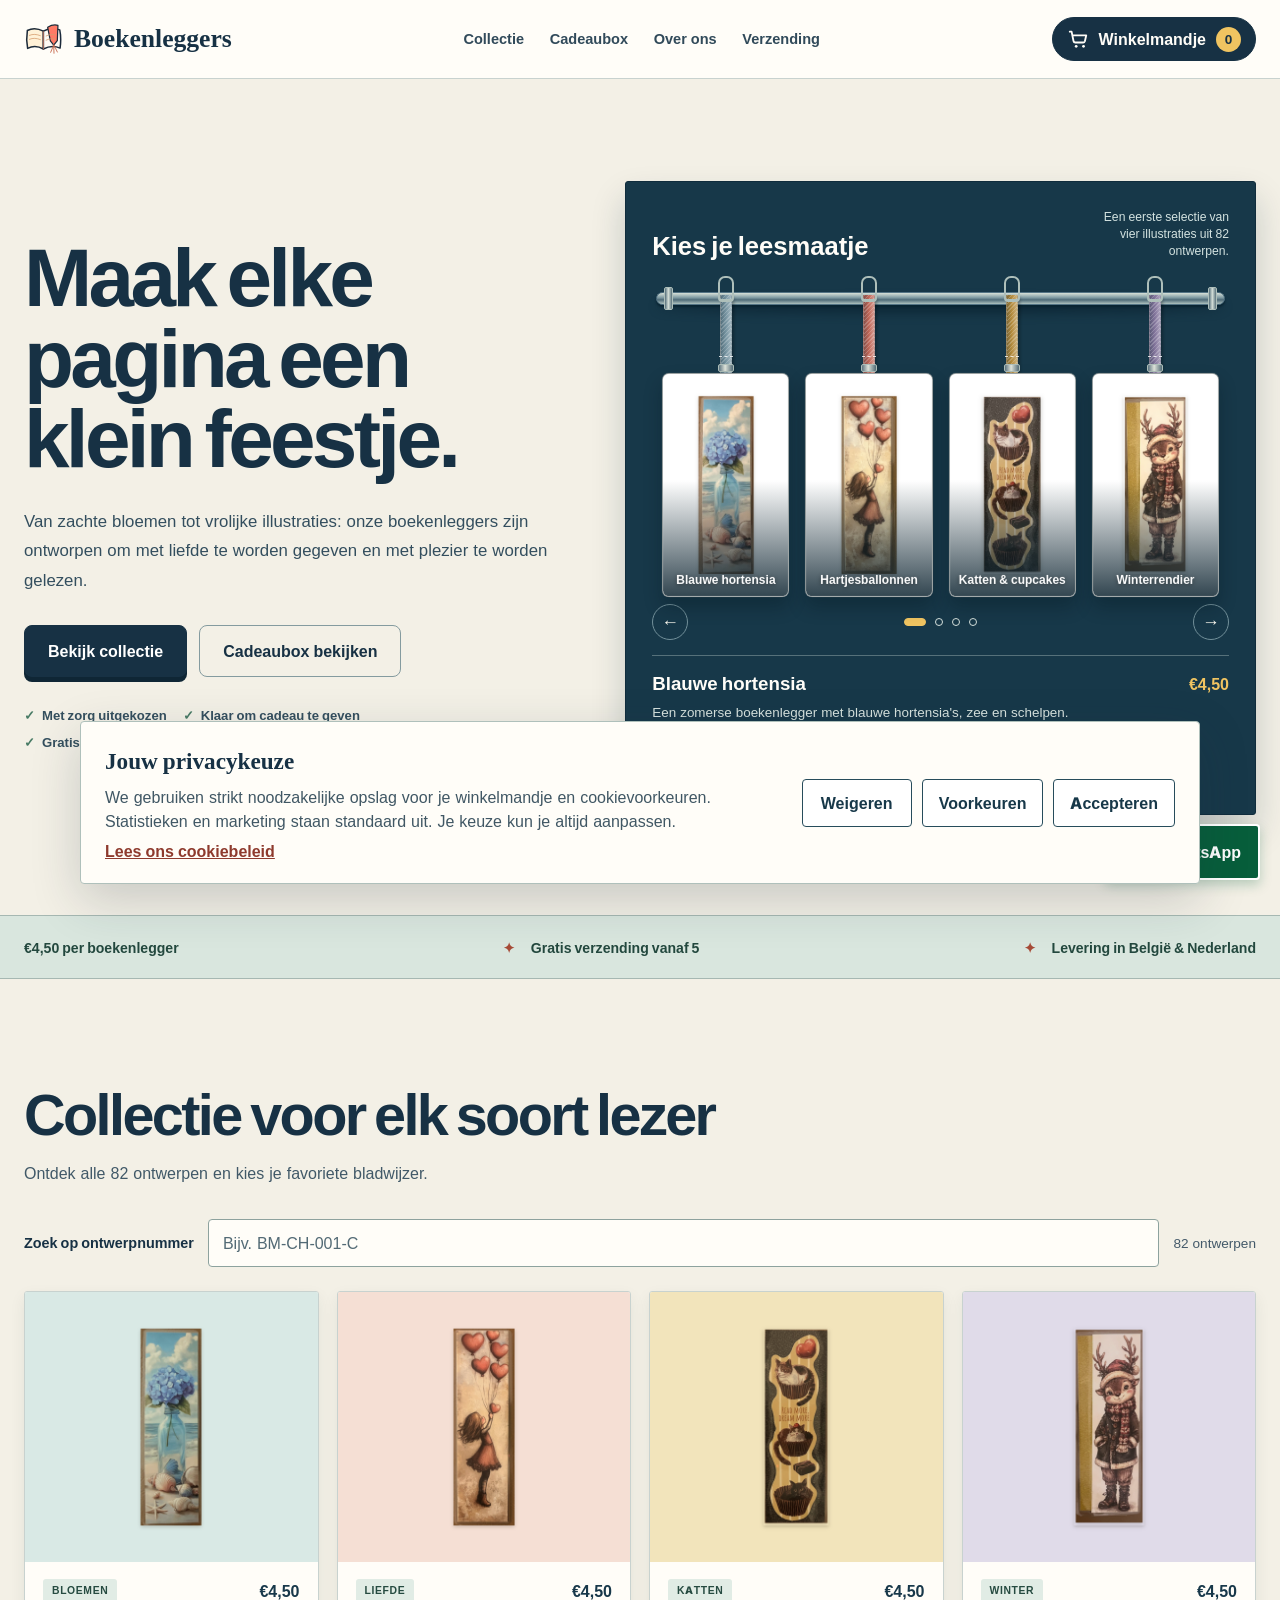
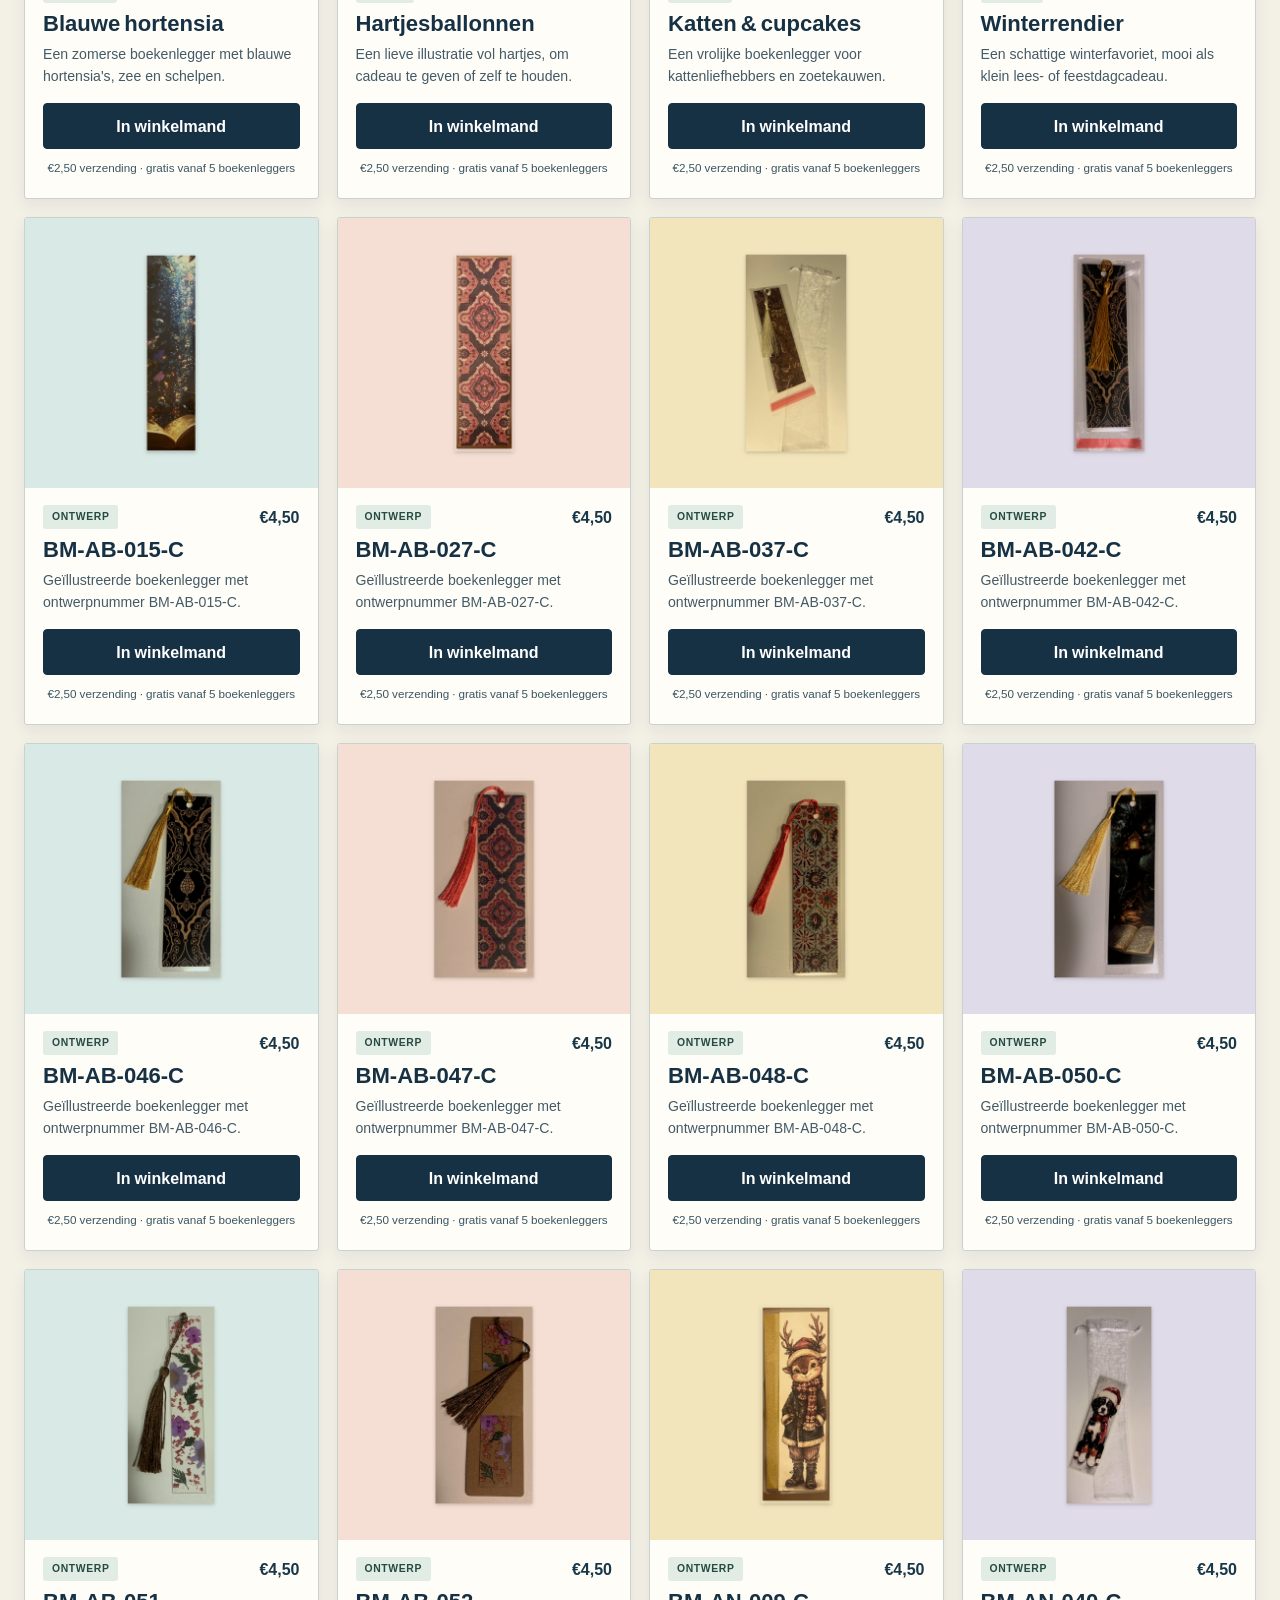
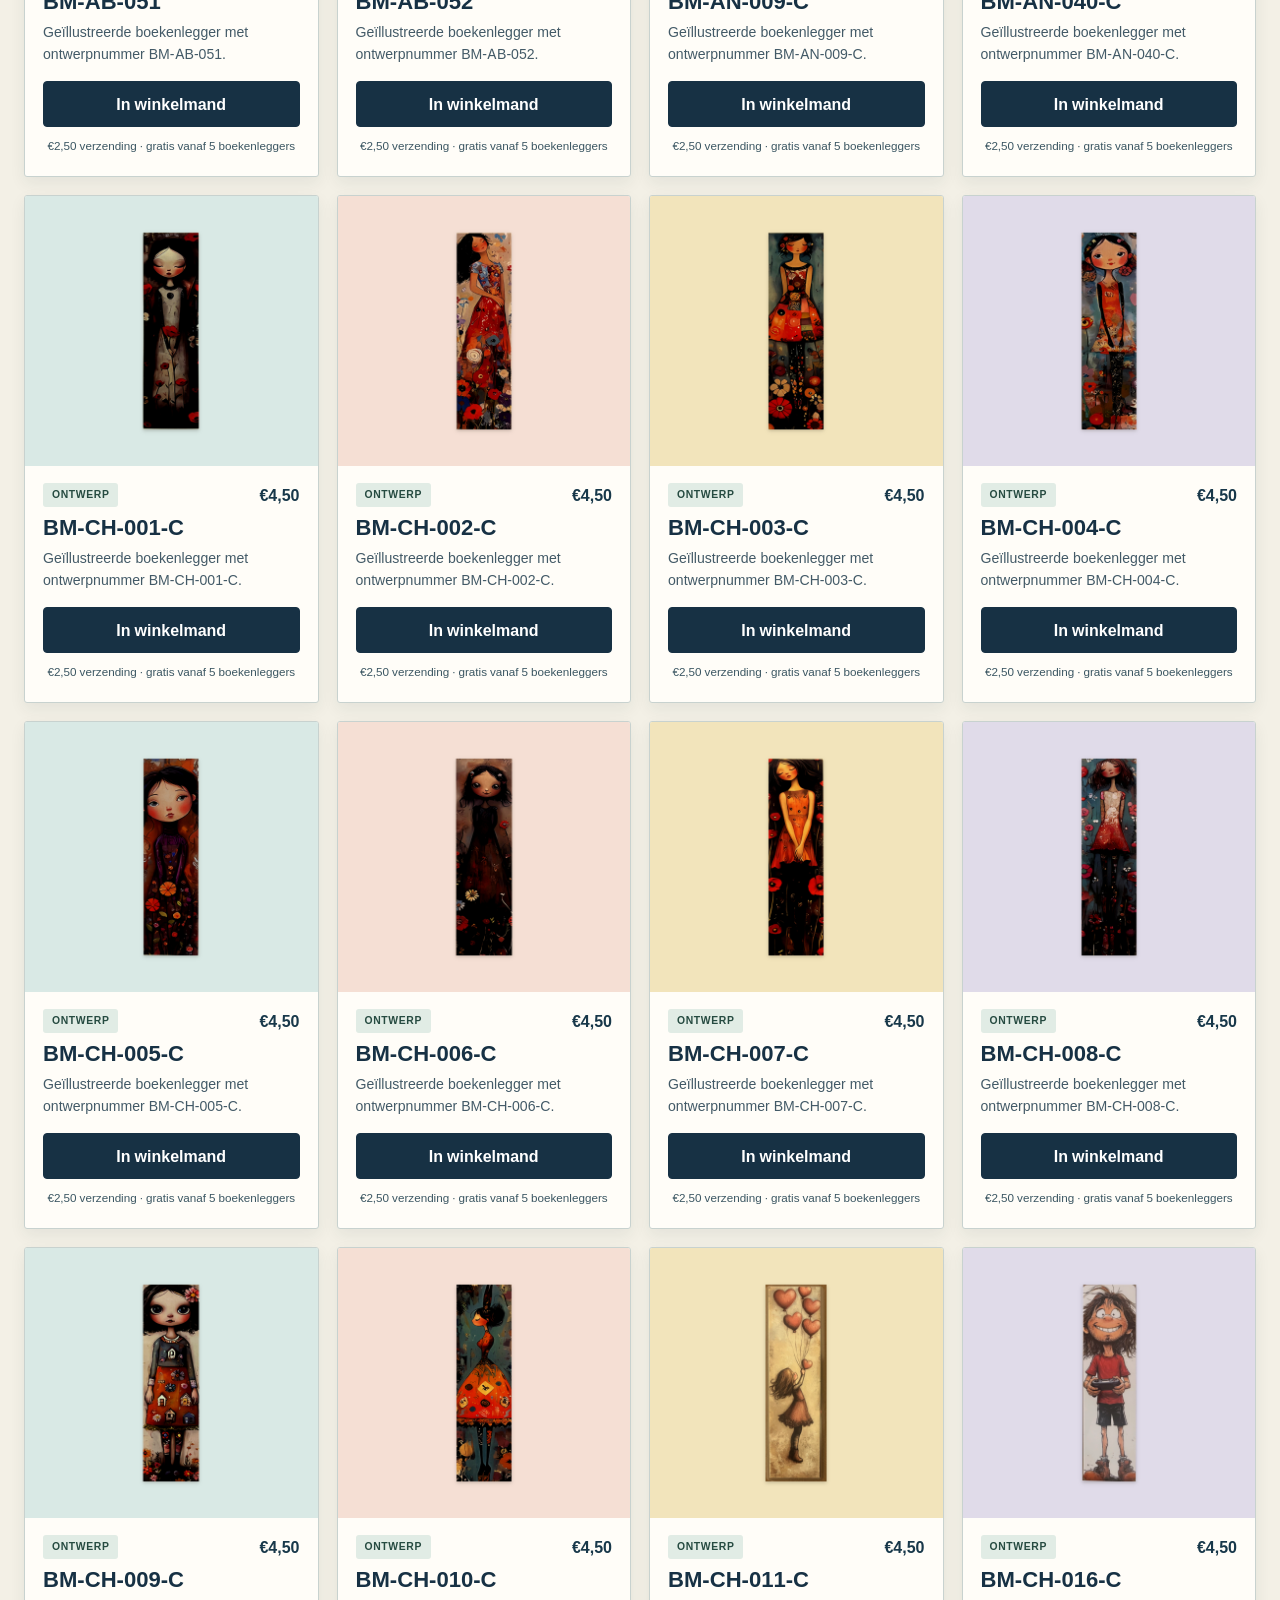
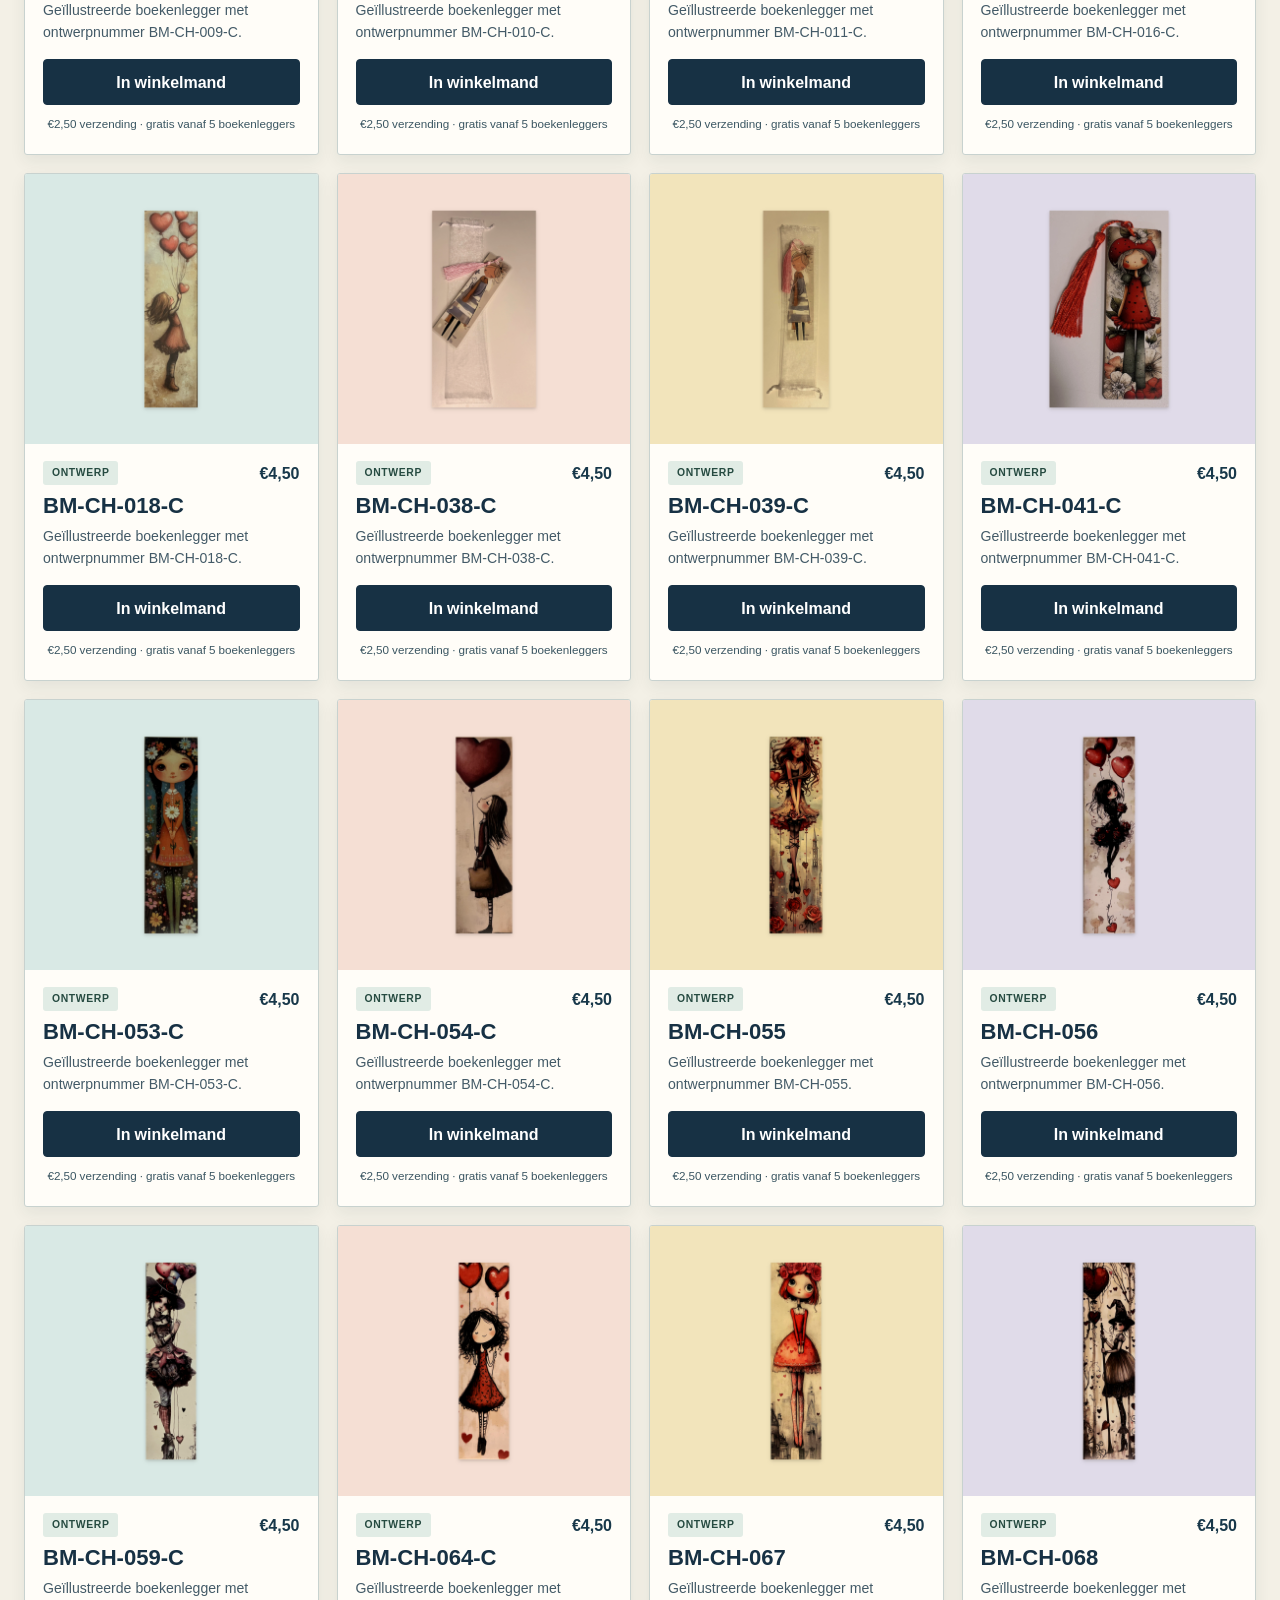
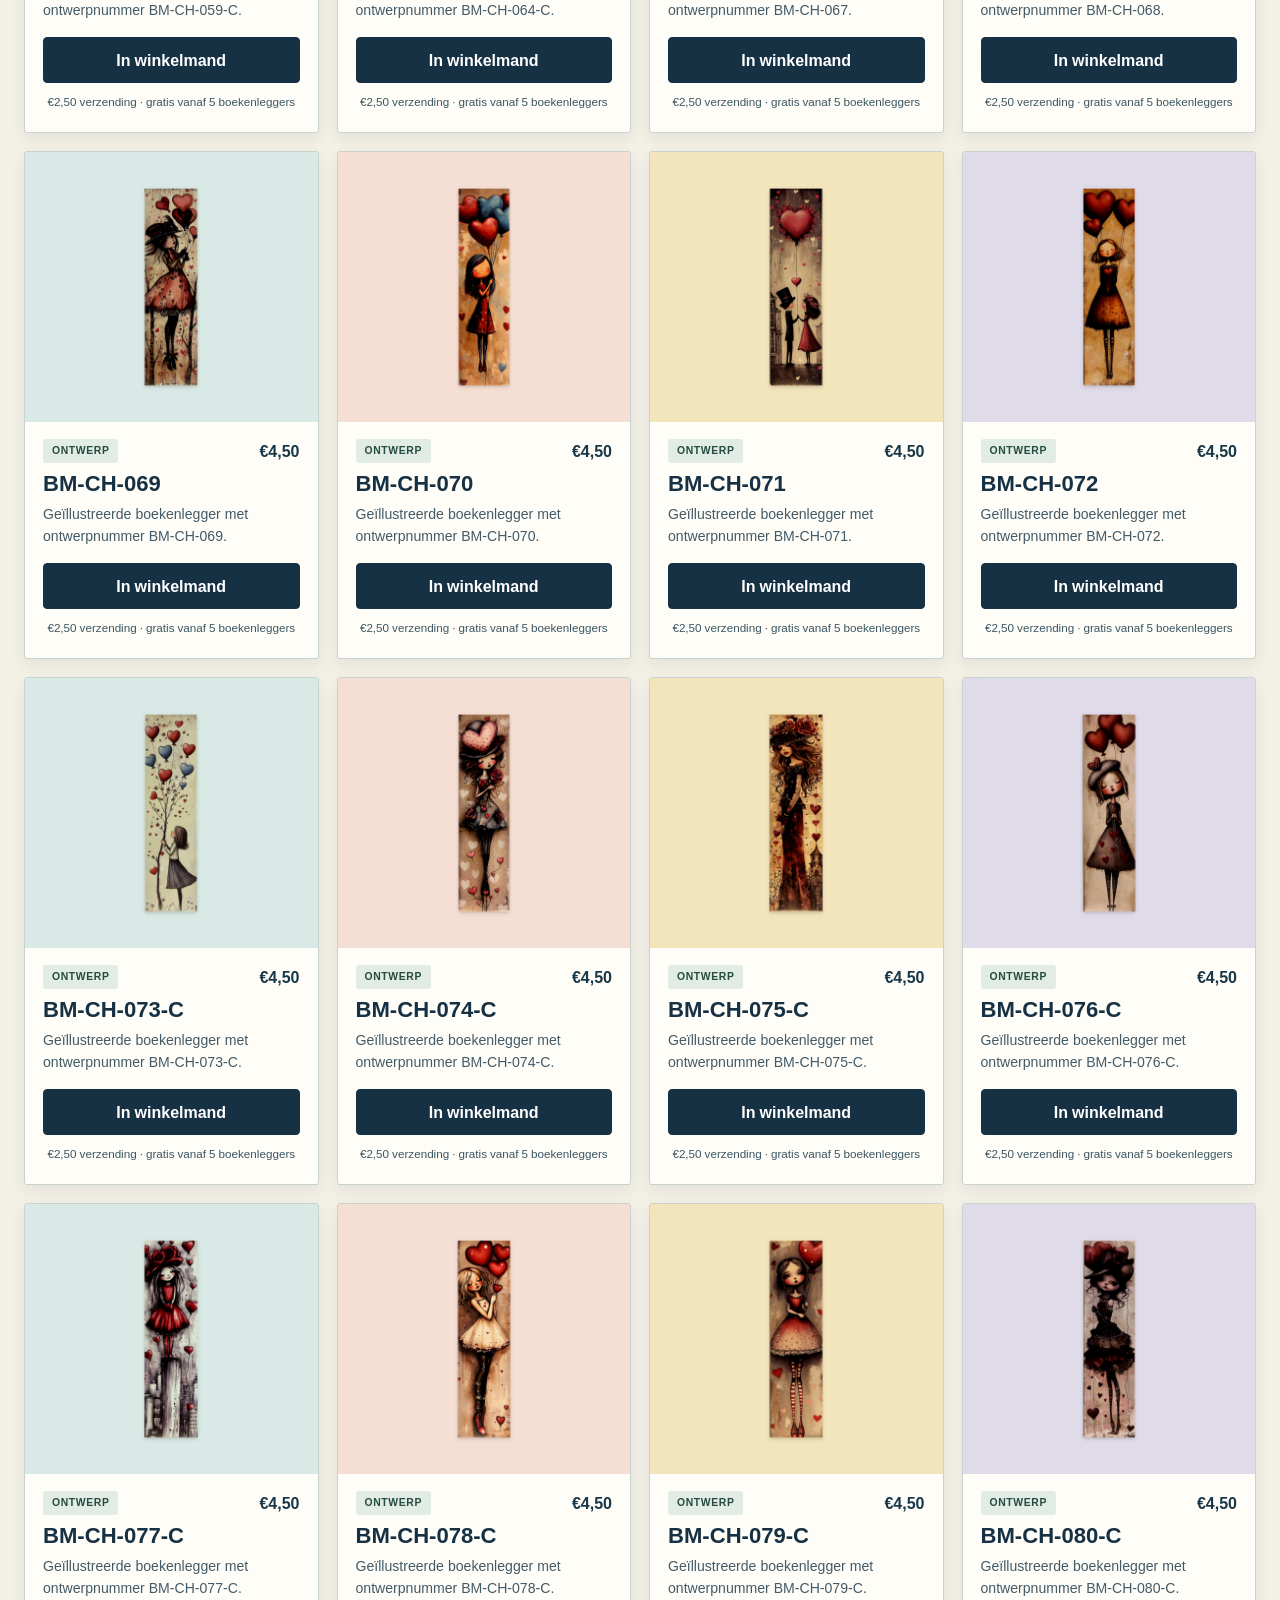
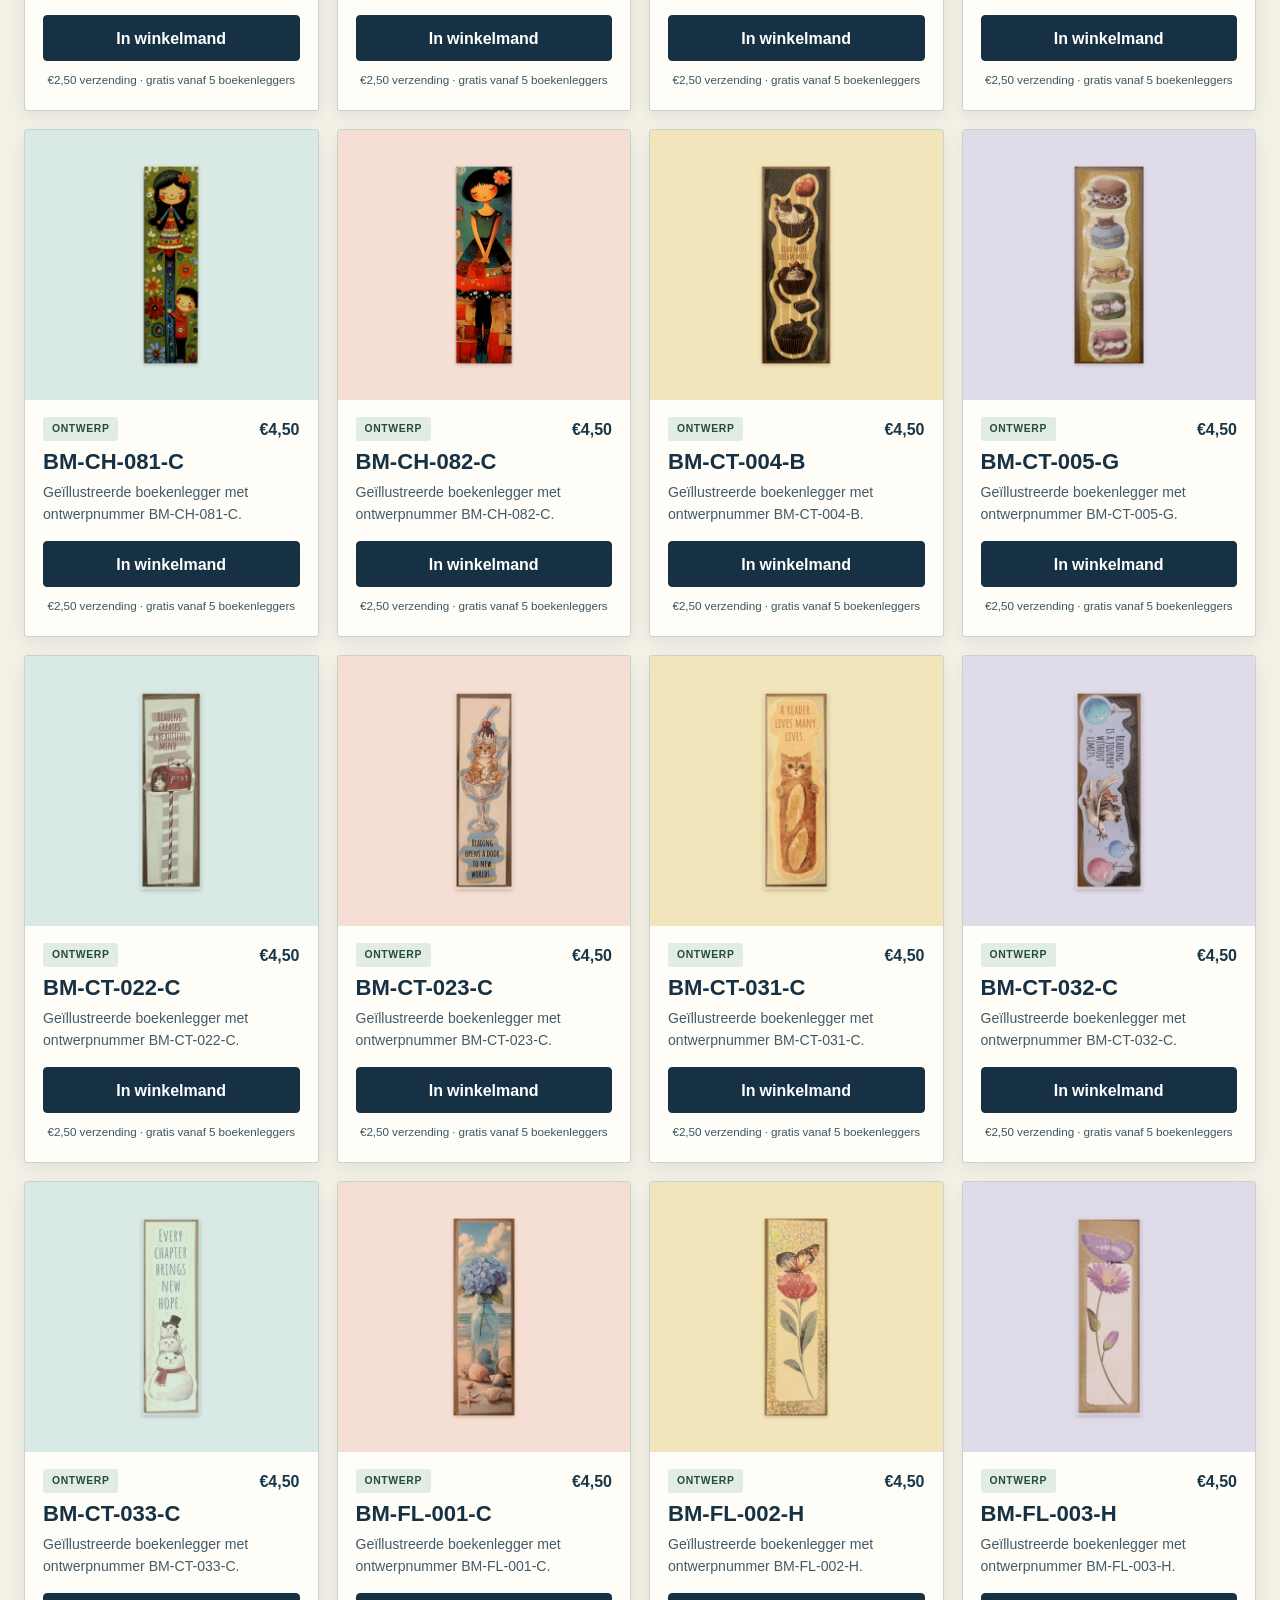
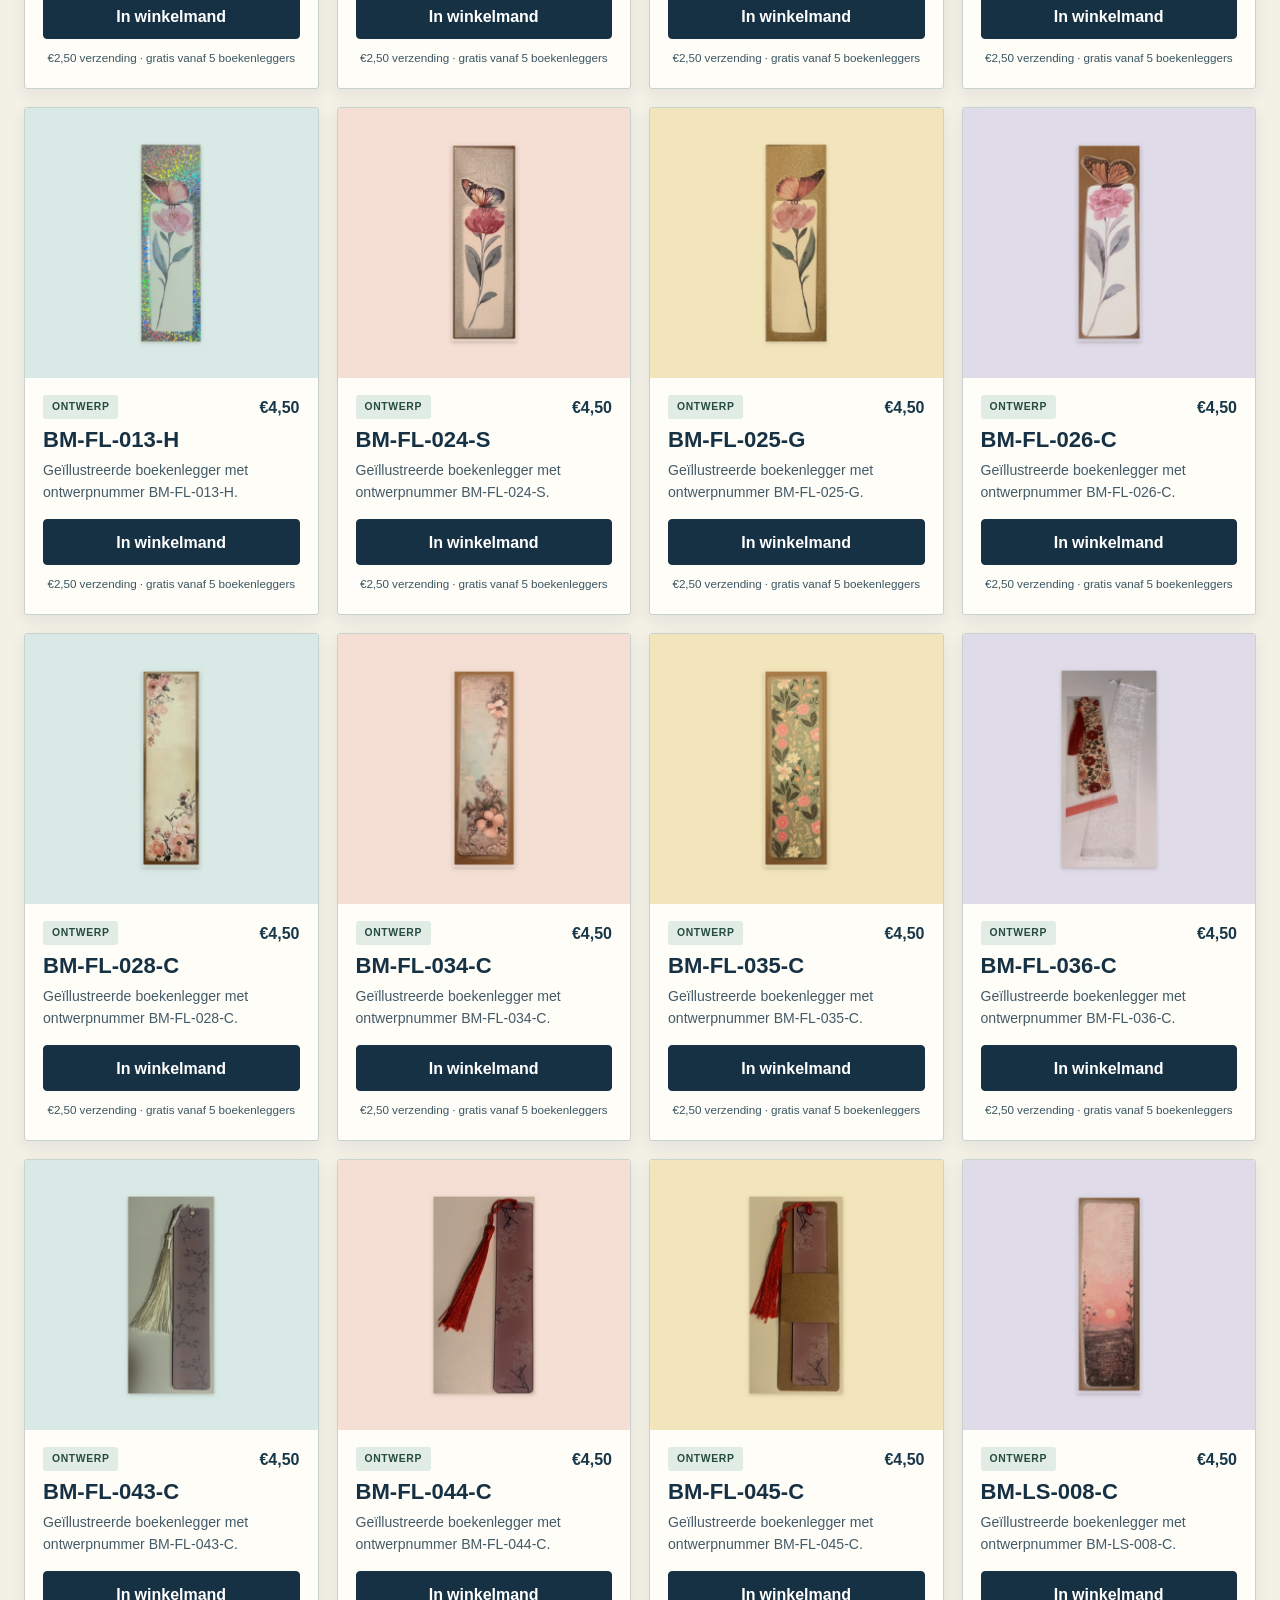
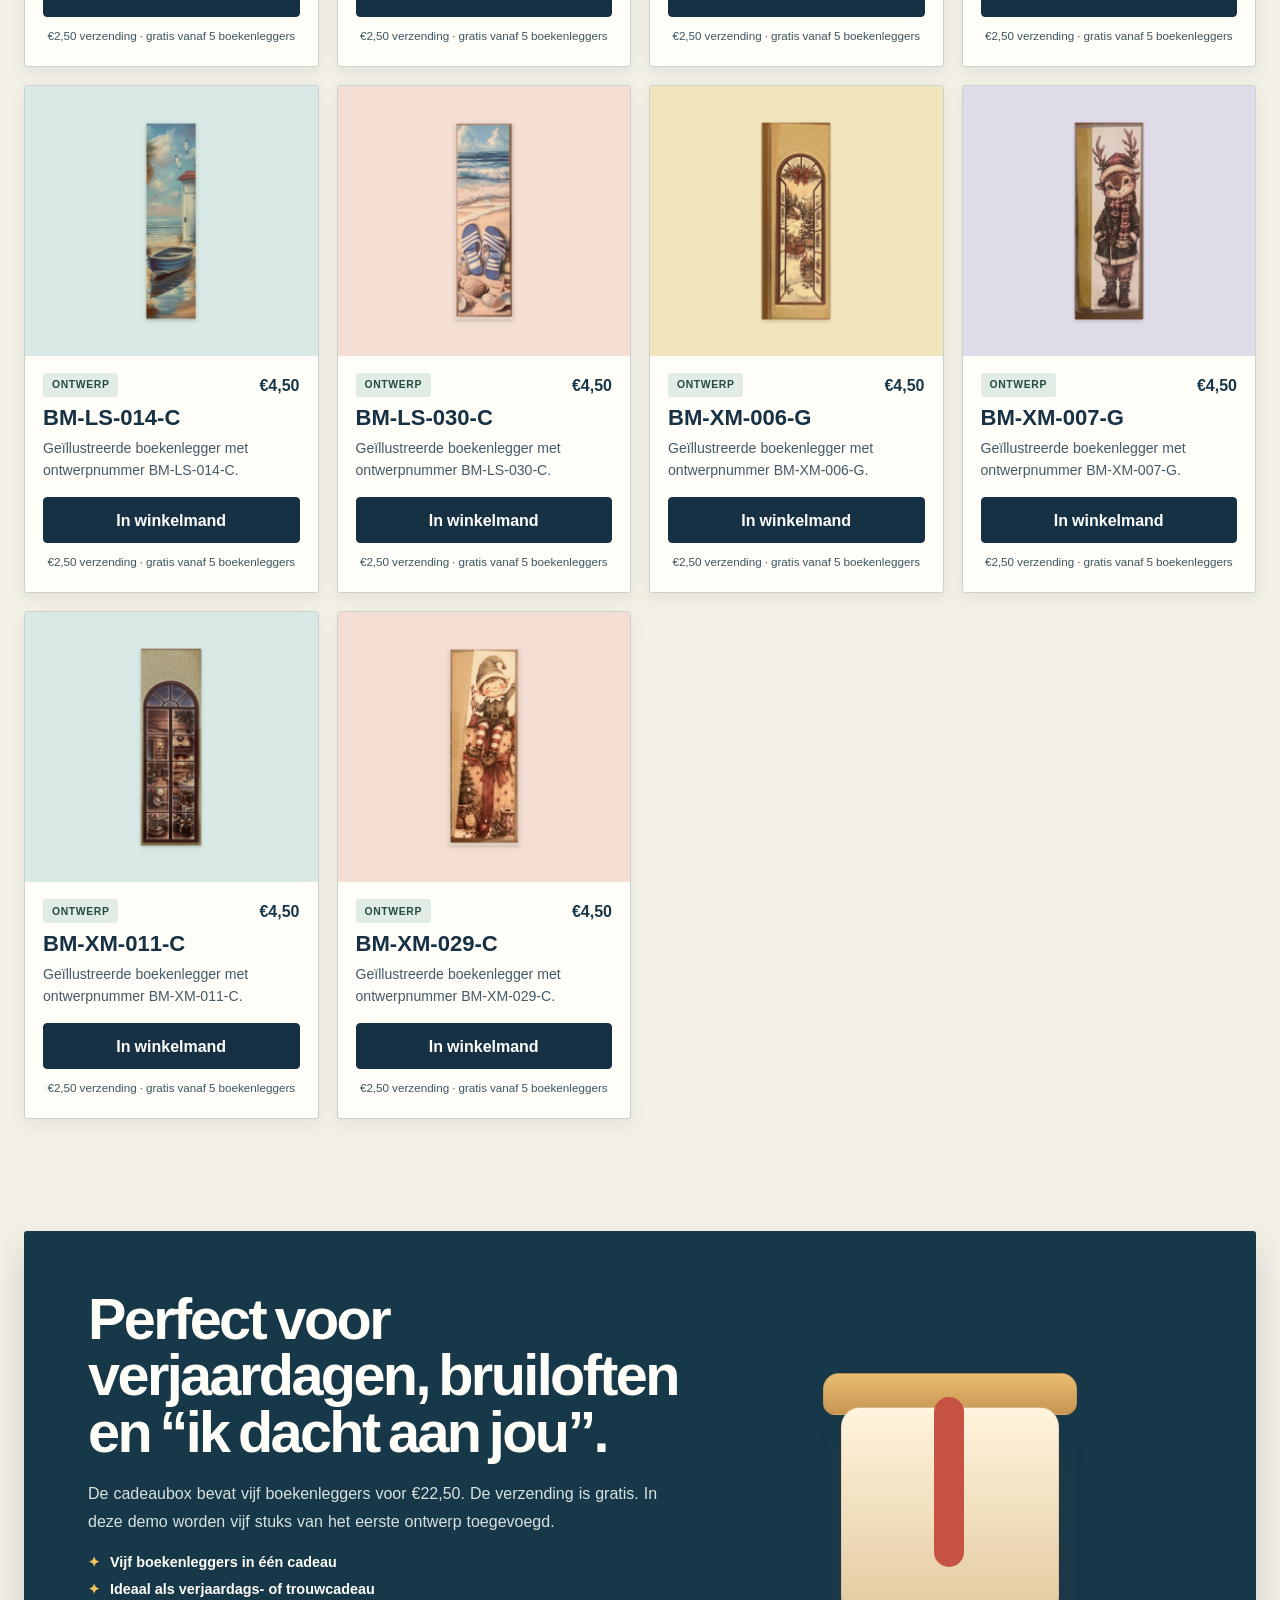
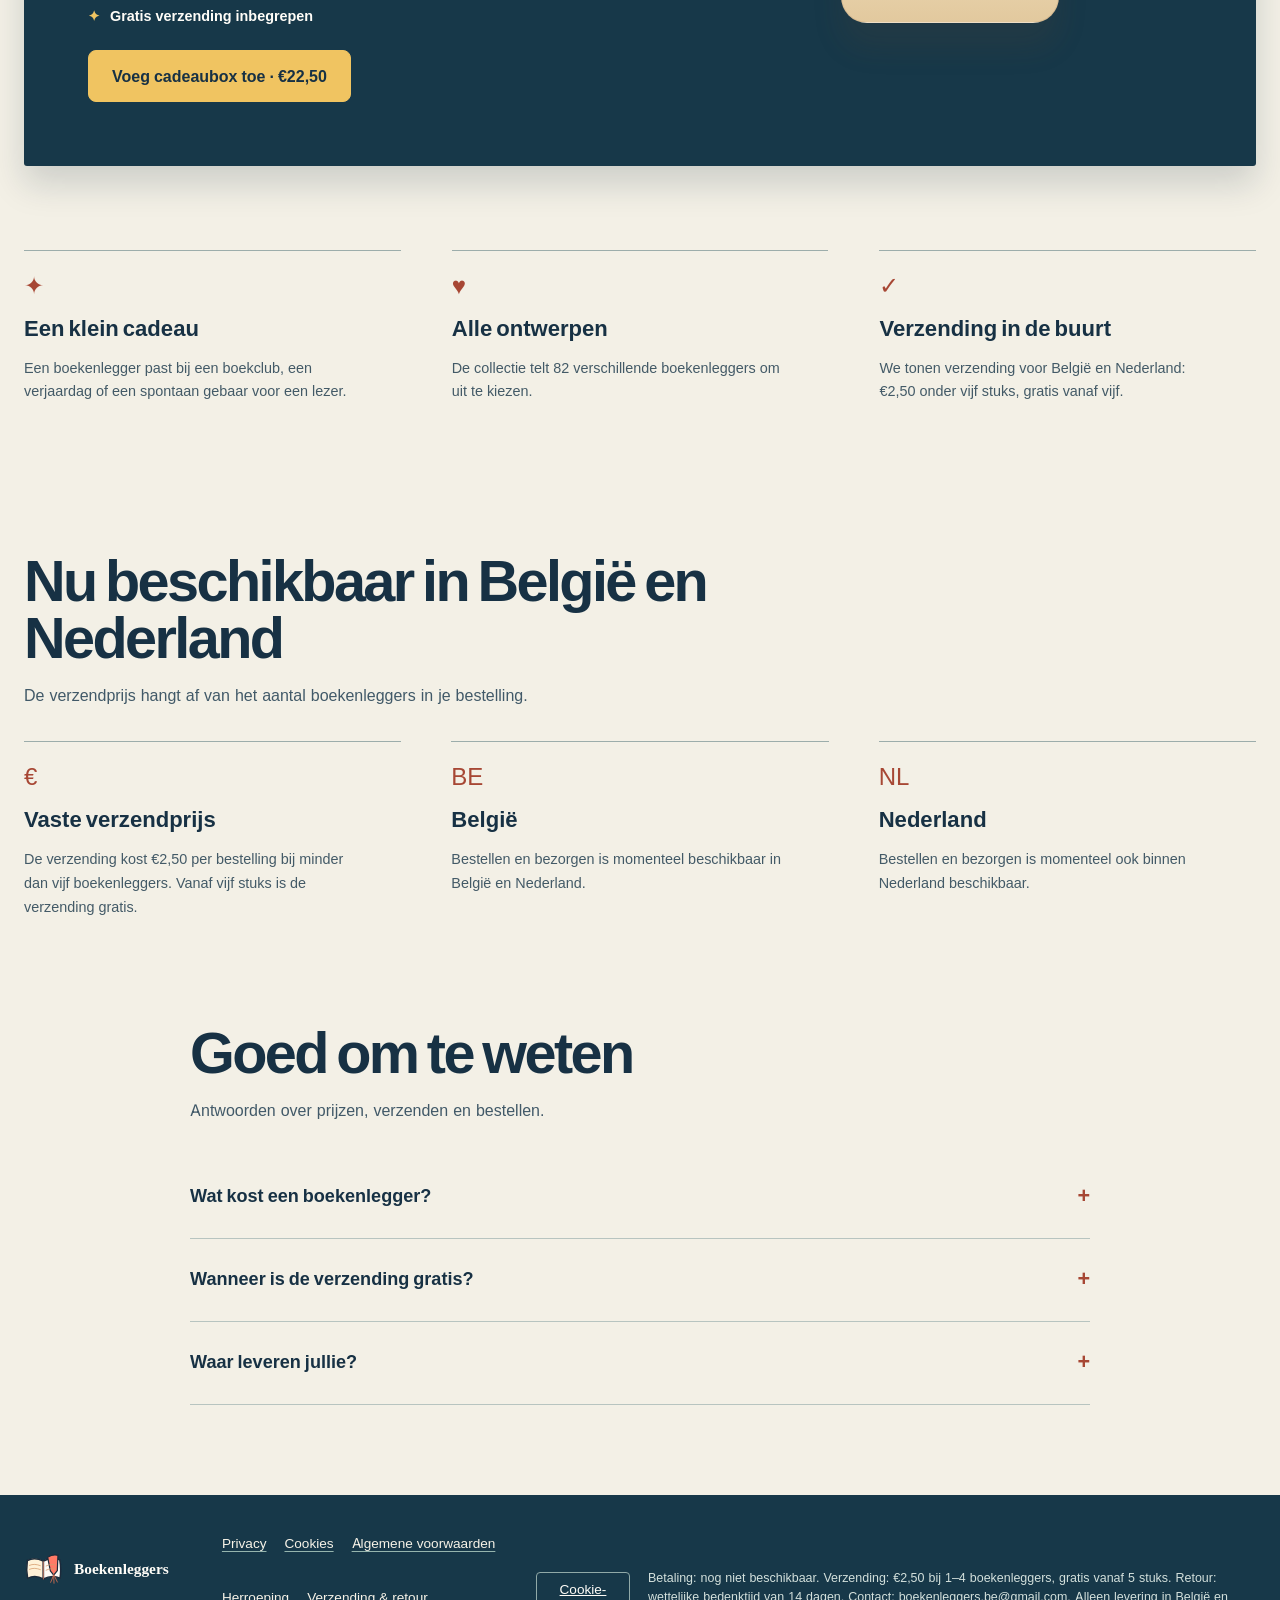
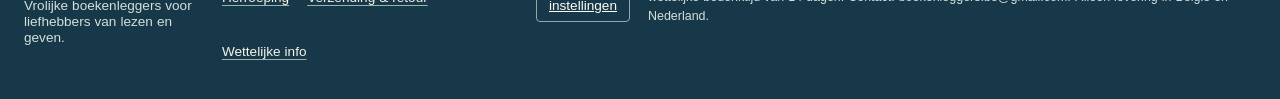
==== commit ec2bf11d: "Add customer contact email across site Replace remaining email placeholders with the user-provided a" ====
--- a/index.html
+++ b/index.html
@@ -1549,7 +1549,7 @@
           <a href="juridische-info.html">Wettelijke info</a>
         </nav>
         <button class="footer-cookie-link" type="button" data-open-cookie-settings>Cookie-instellingen</button>
-        <p class="shipping-note">Betaling: nog niet beschikbaar. Verzending: €2,50 bij 1–4 boekenleggers, gratis vanaf 5 stuks. Retour: wettelijke bedenktijd van 14 dagen. Contact: [E-MAIL]. Alleen levering in België en Nederland.</p>
+        <p class="shipping-note">Betaling: nog niet beschikbaar. Verzending: €2,50 bij 1–4 boekenleggers, gratis vanaf 5 stuks. Retour: wettelijke bedenktijd van 14 dagen. Contact: <a href="mailto:boekenleggers.be@gmail.com">boekenleggers.be@gmail.com</a>. Alleen levering in België en Nederland.</p>
       </div>
     </footer>
 
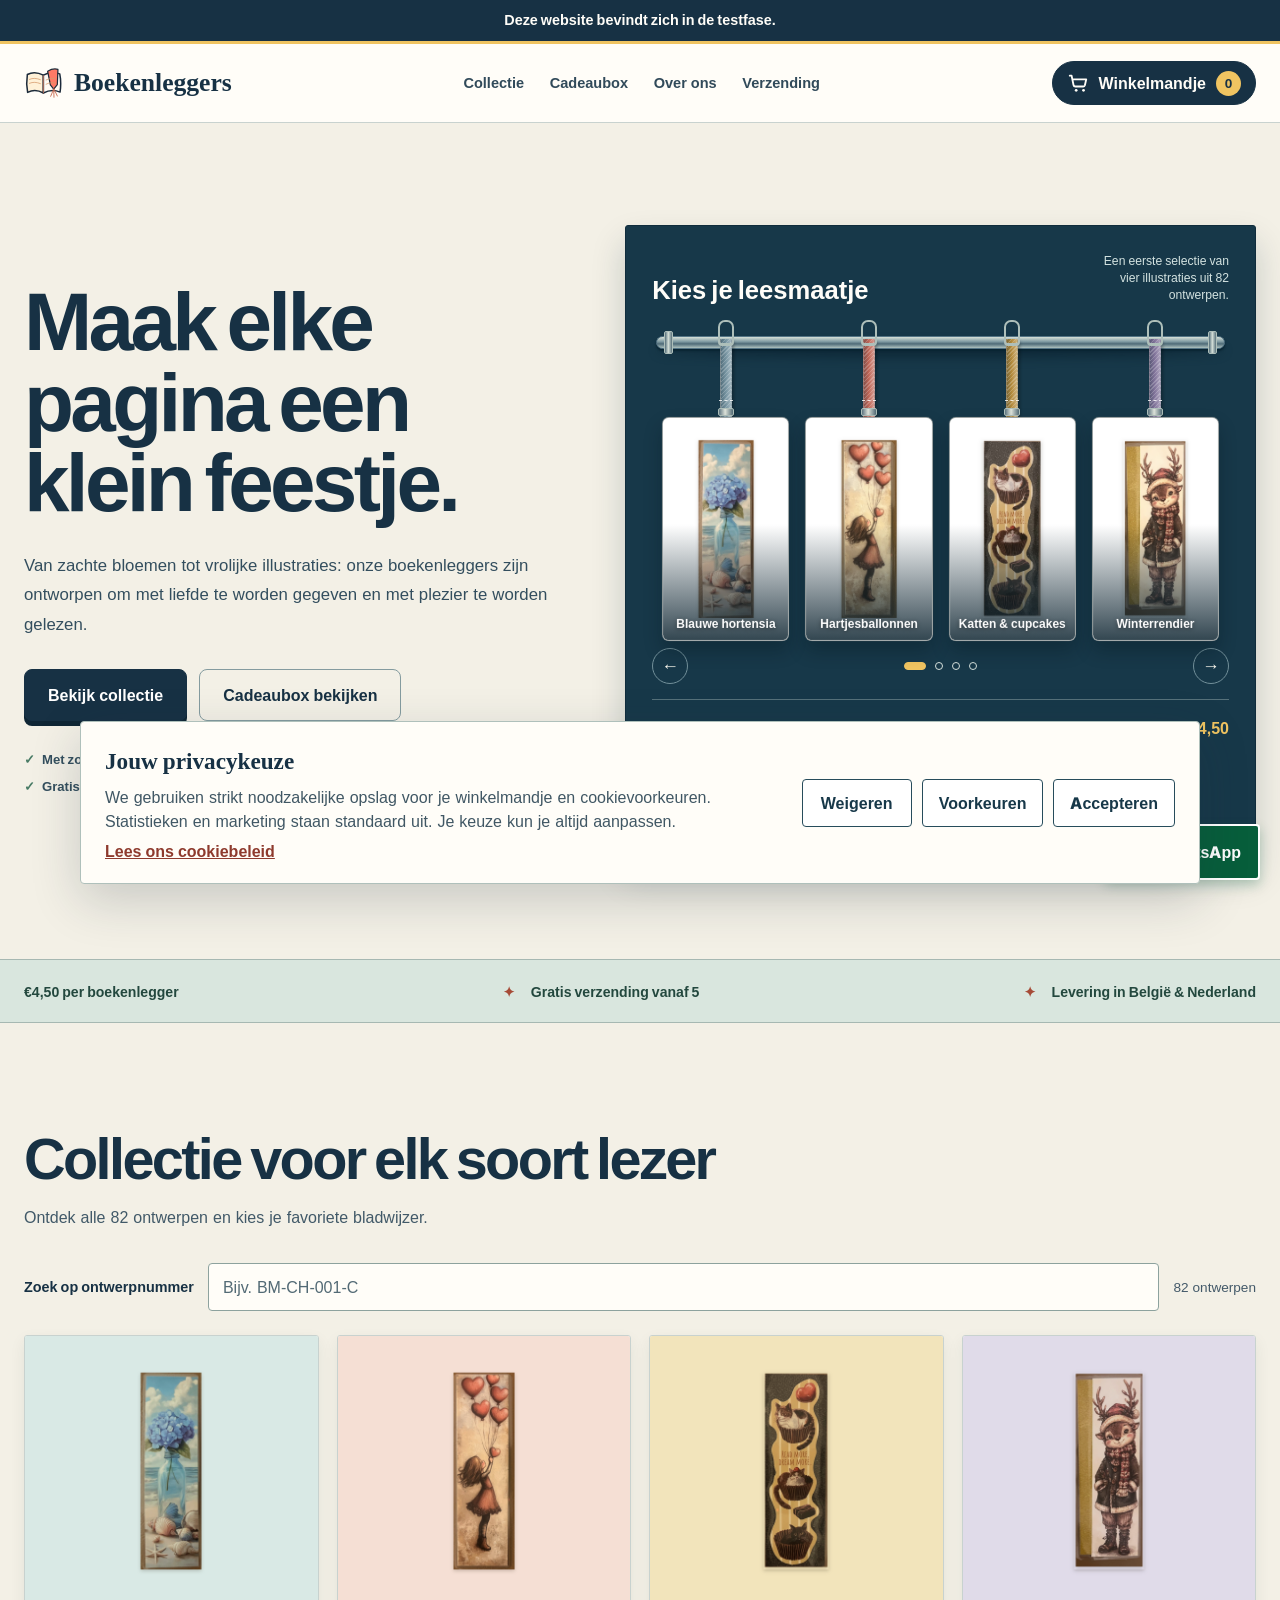
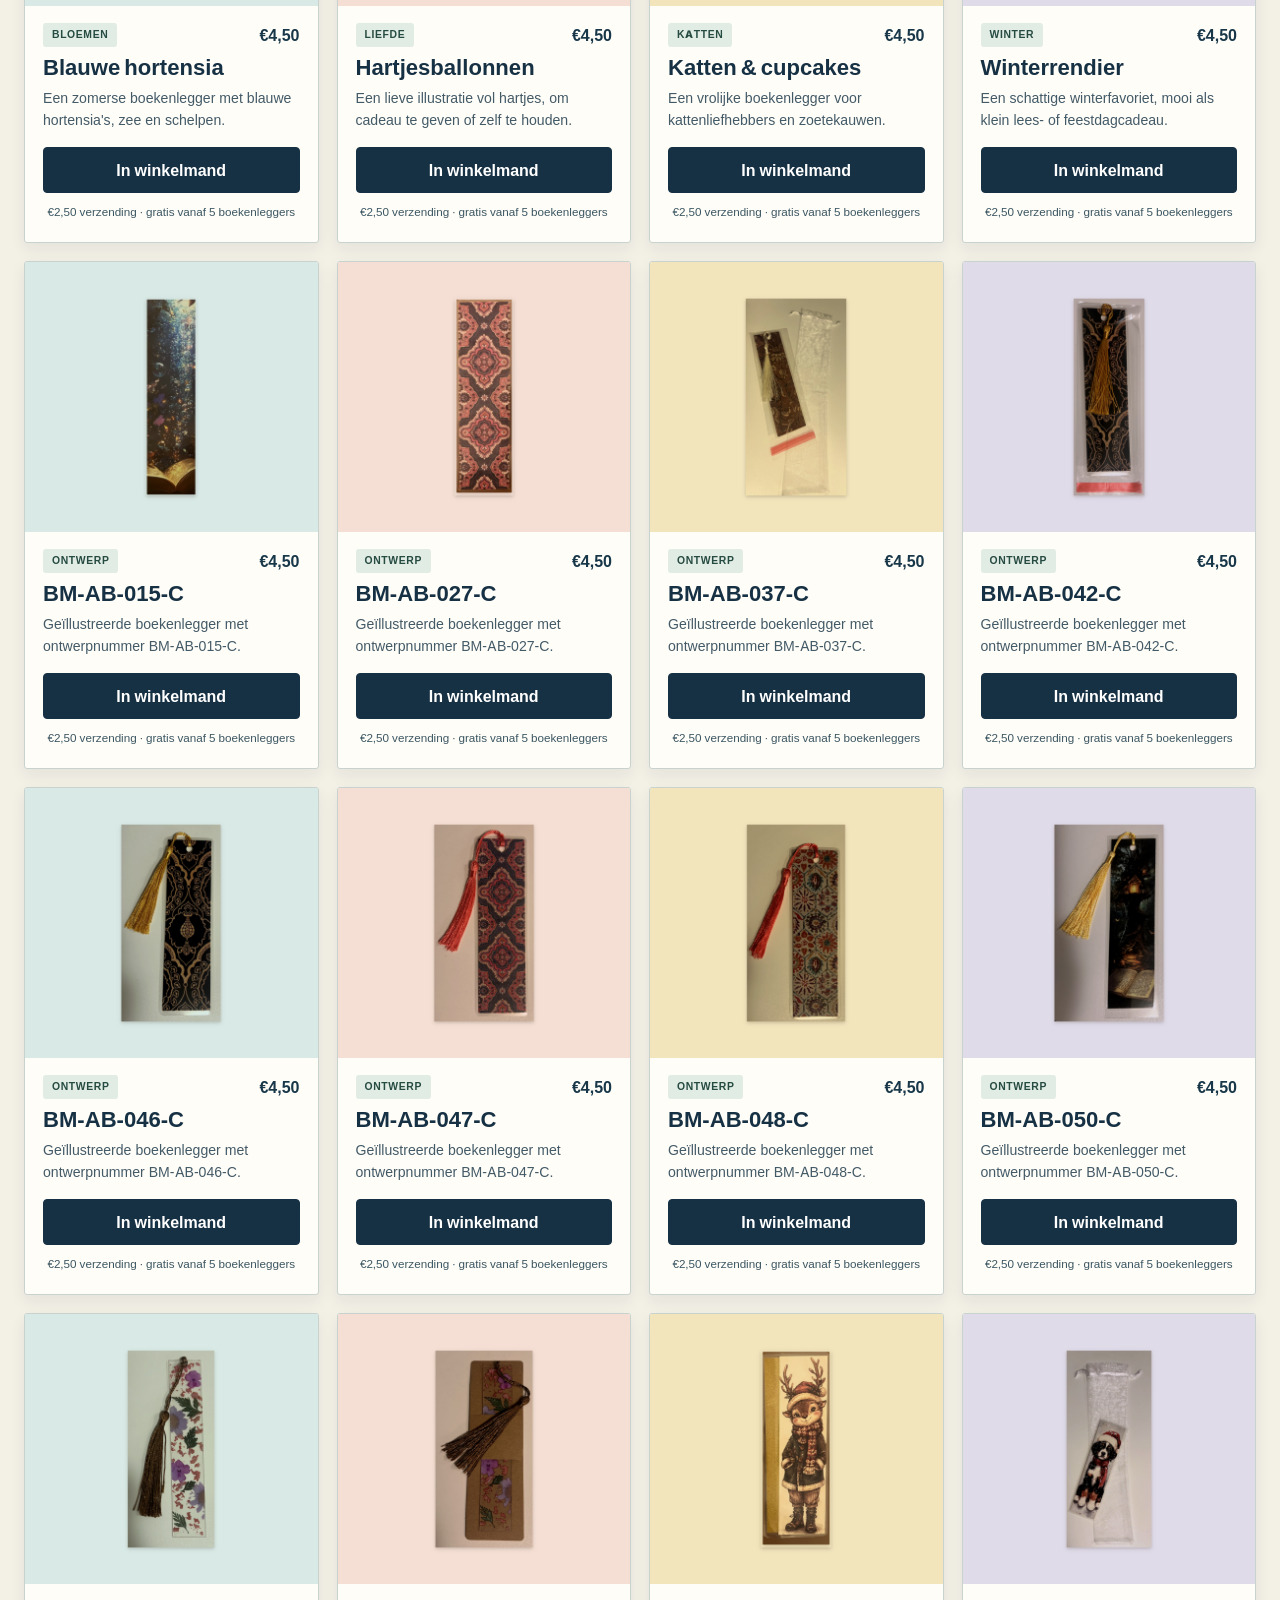
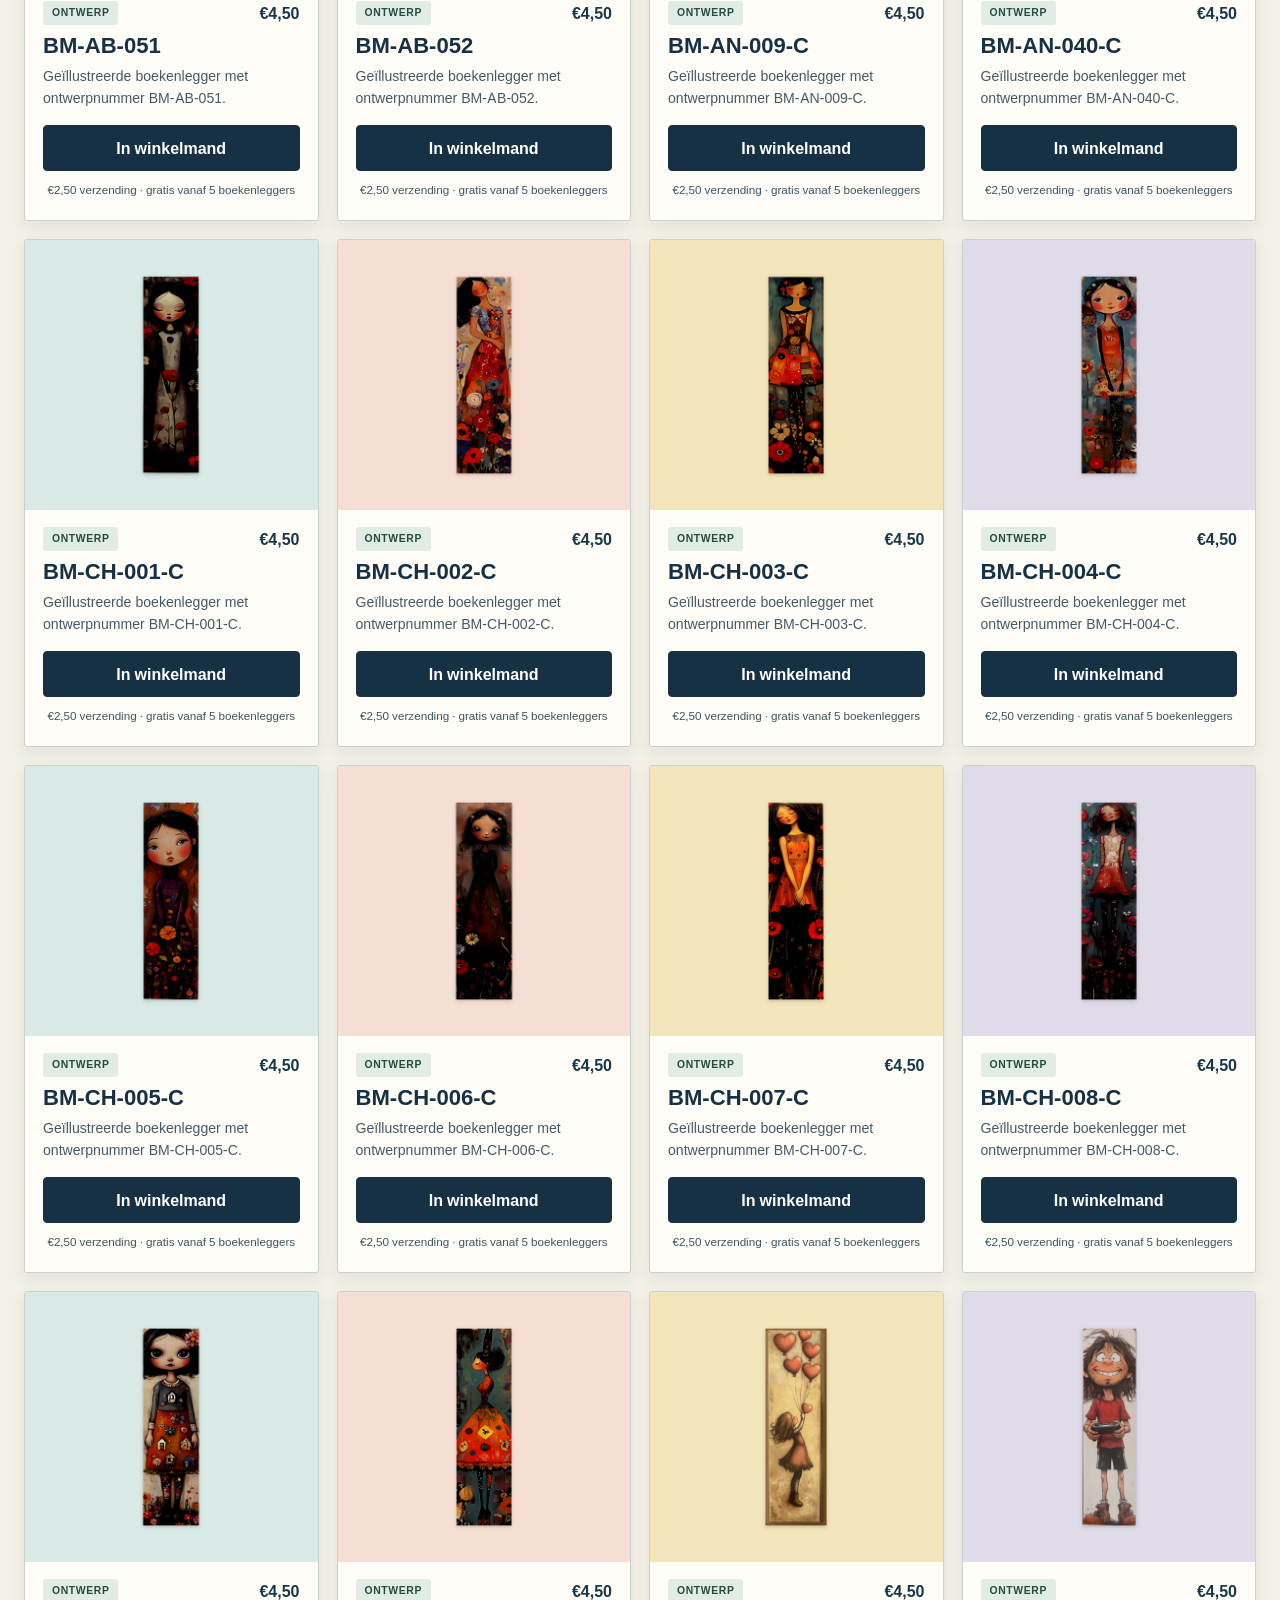
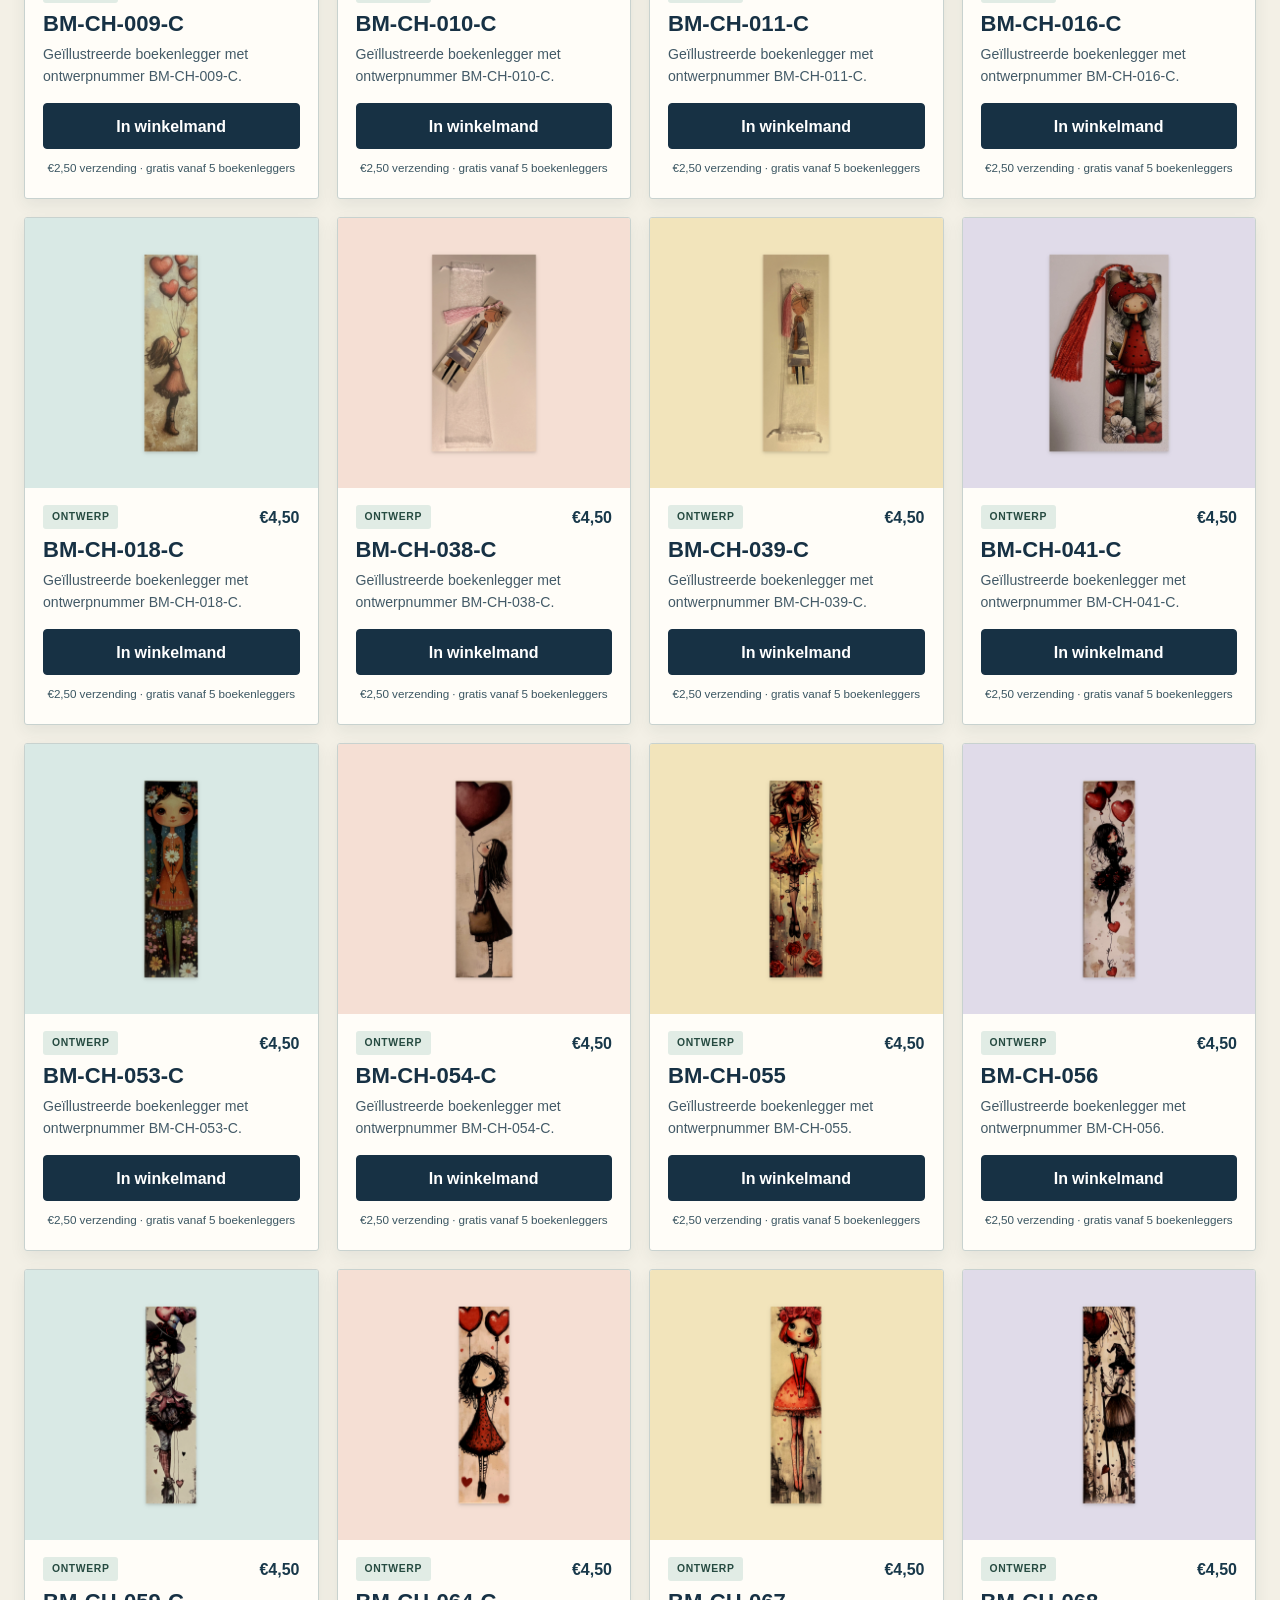
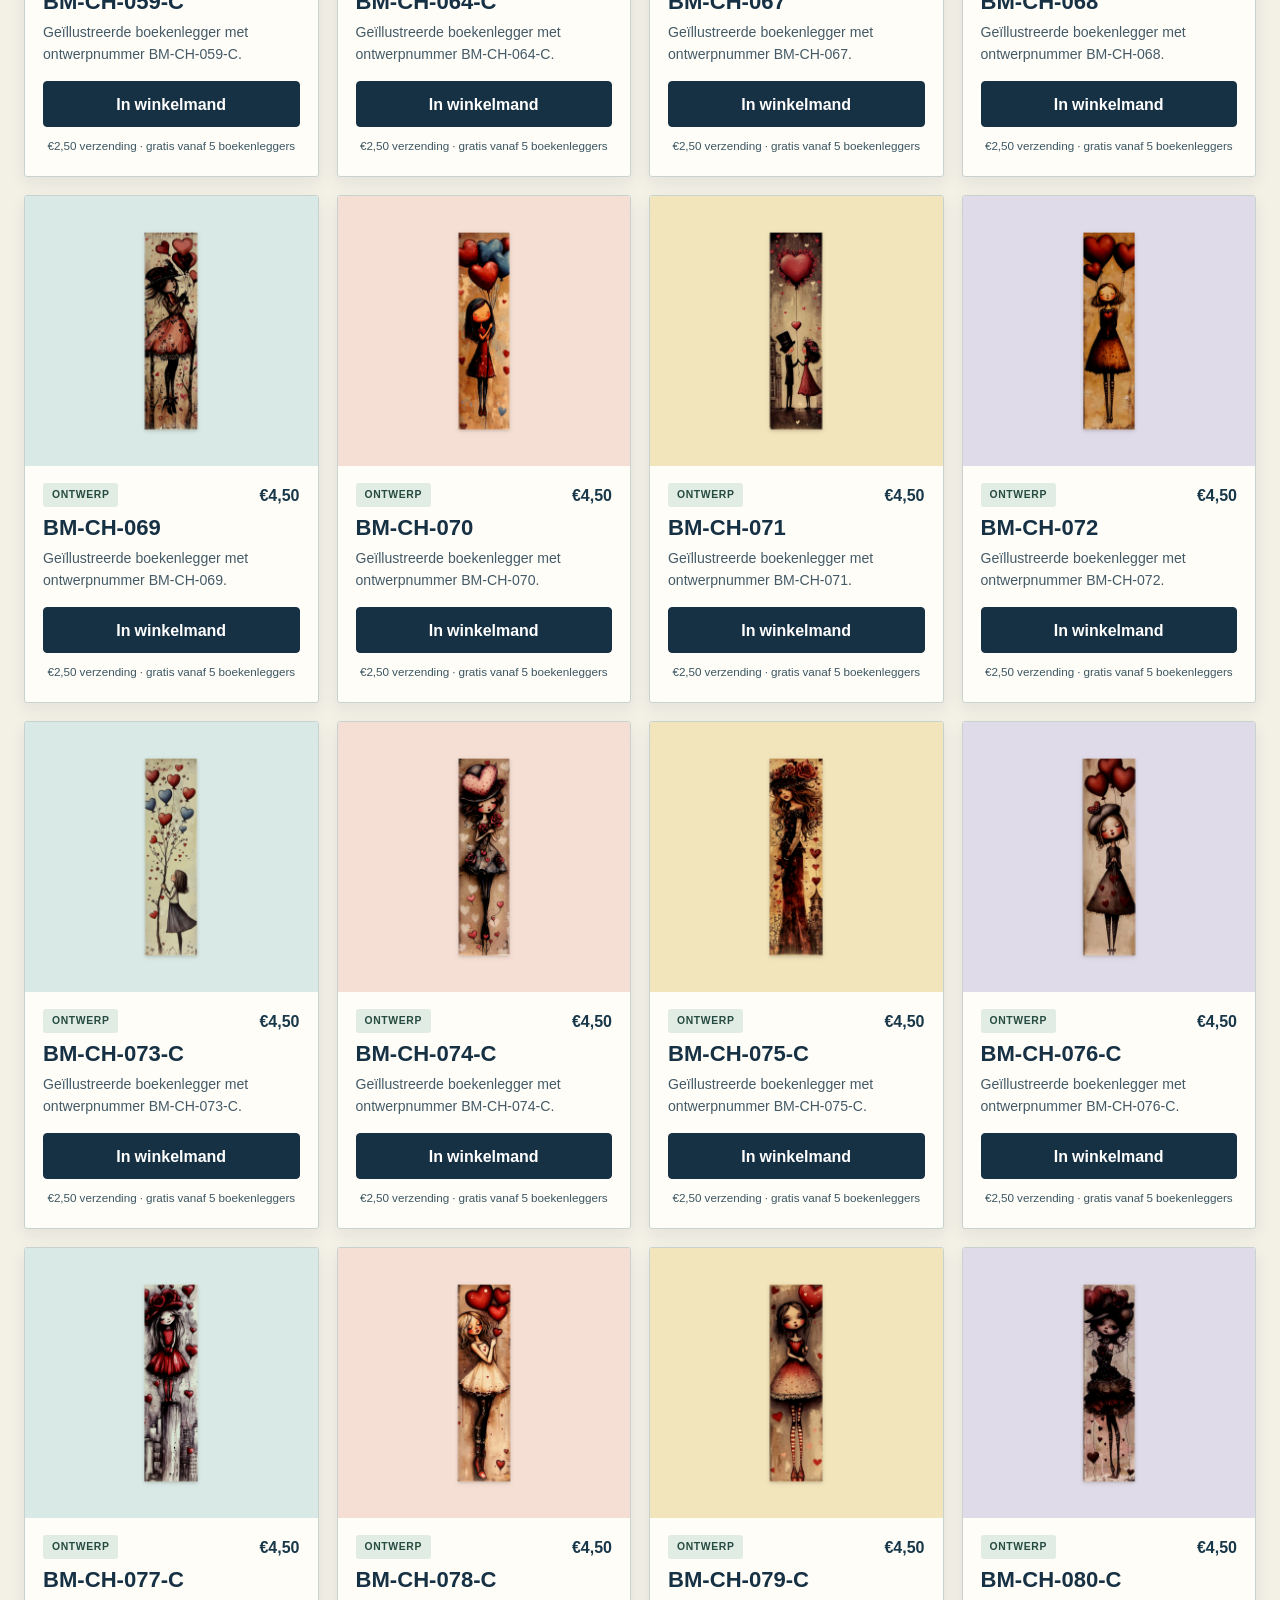
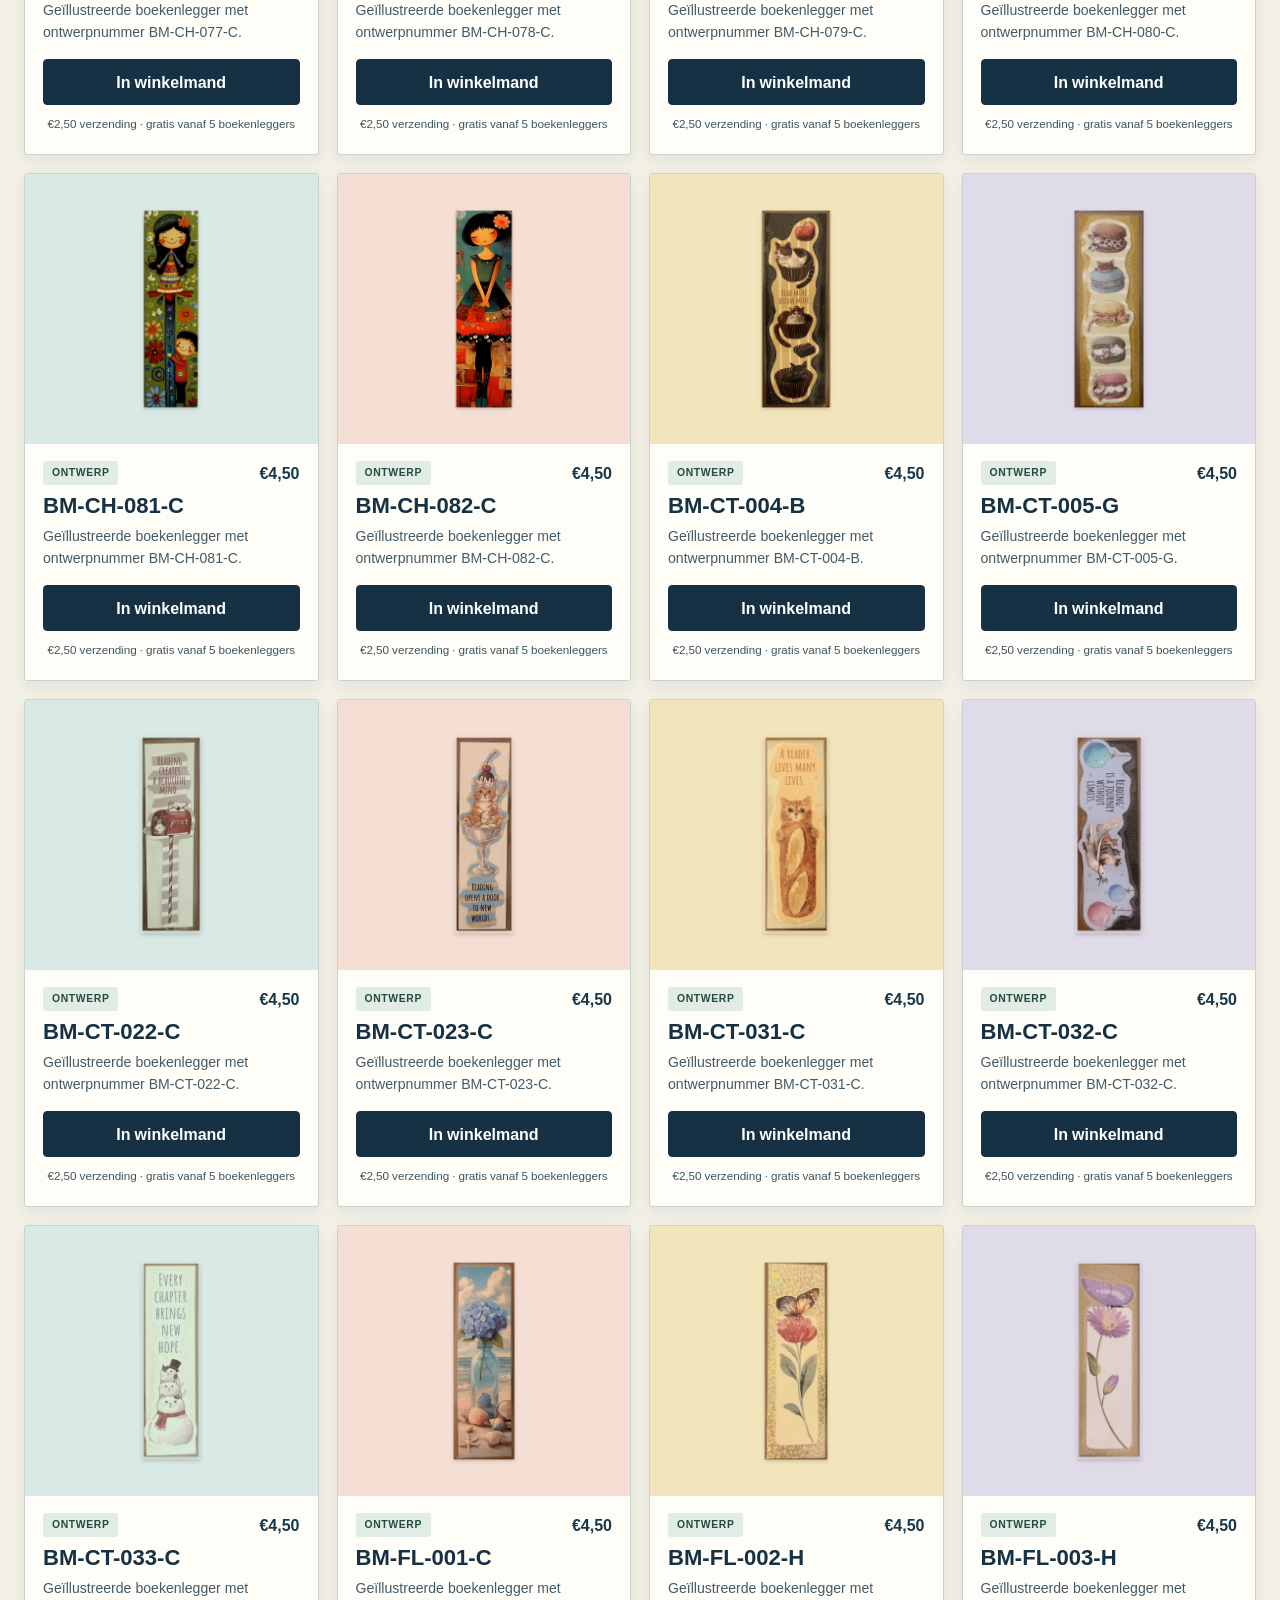
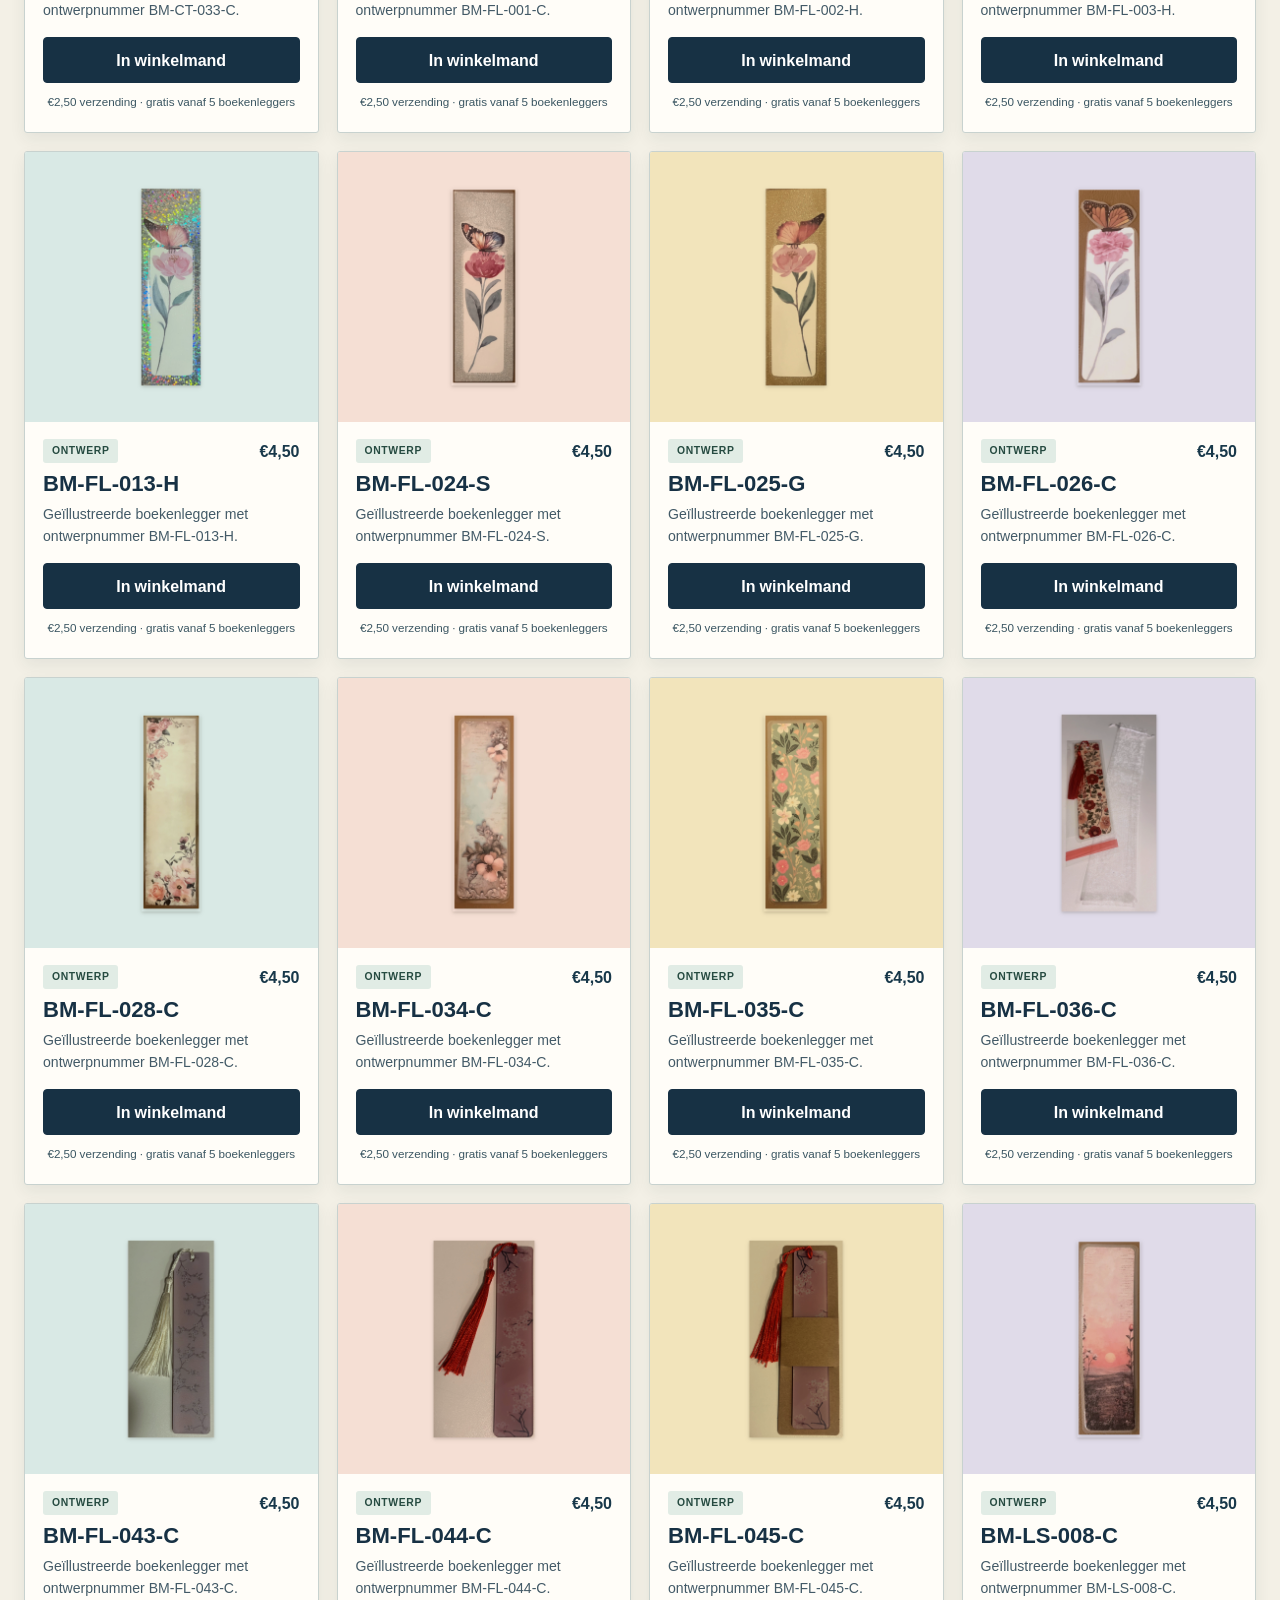
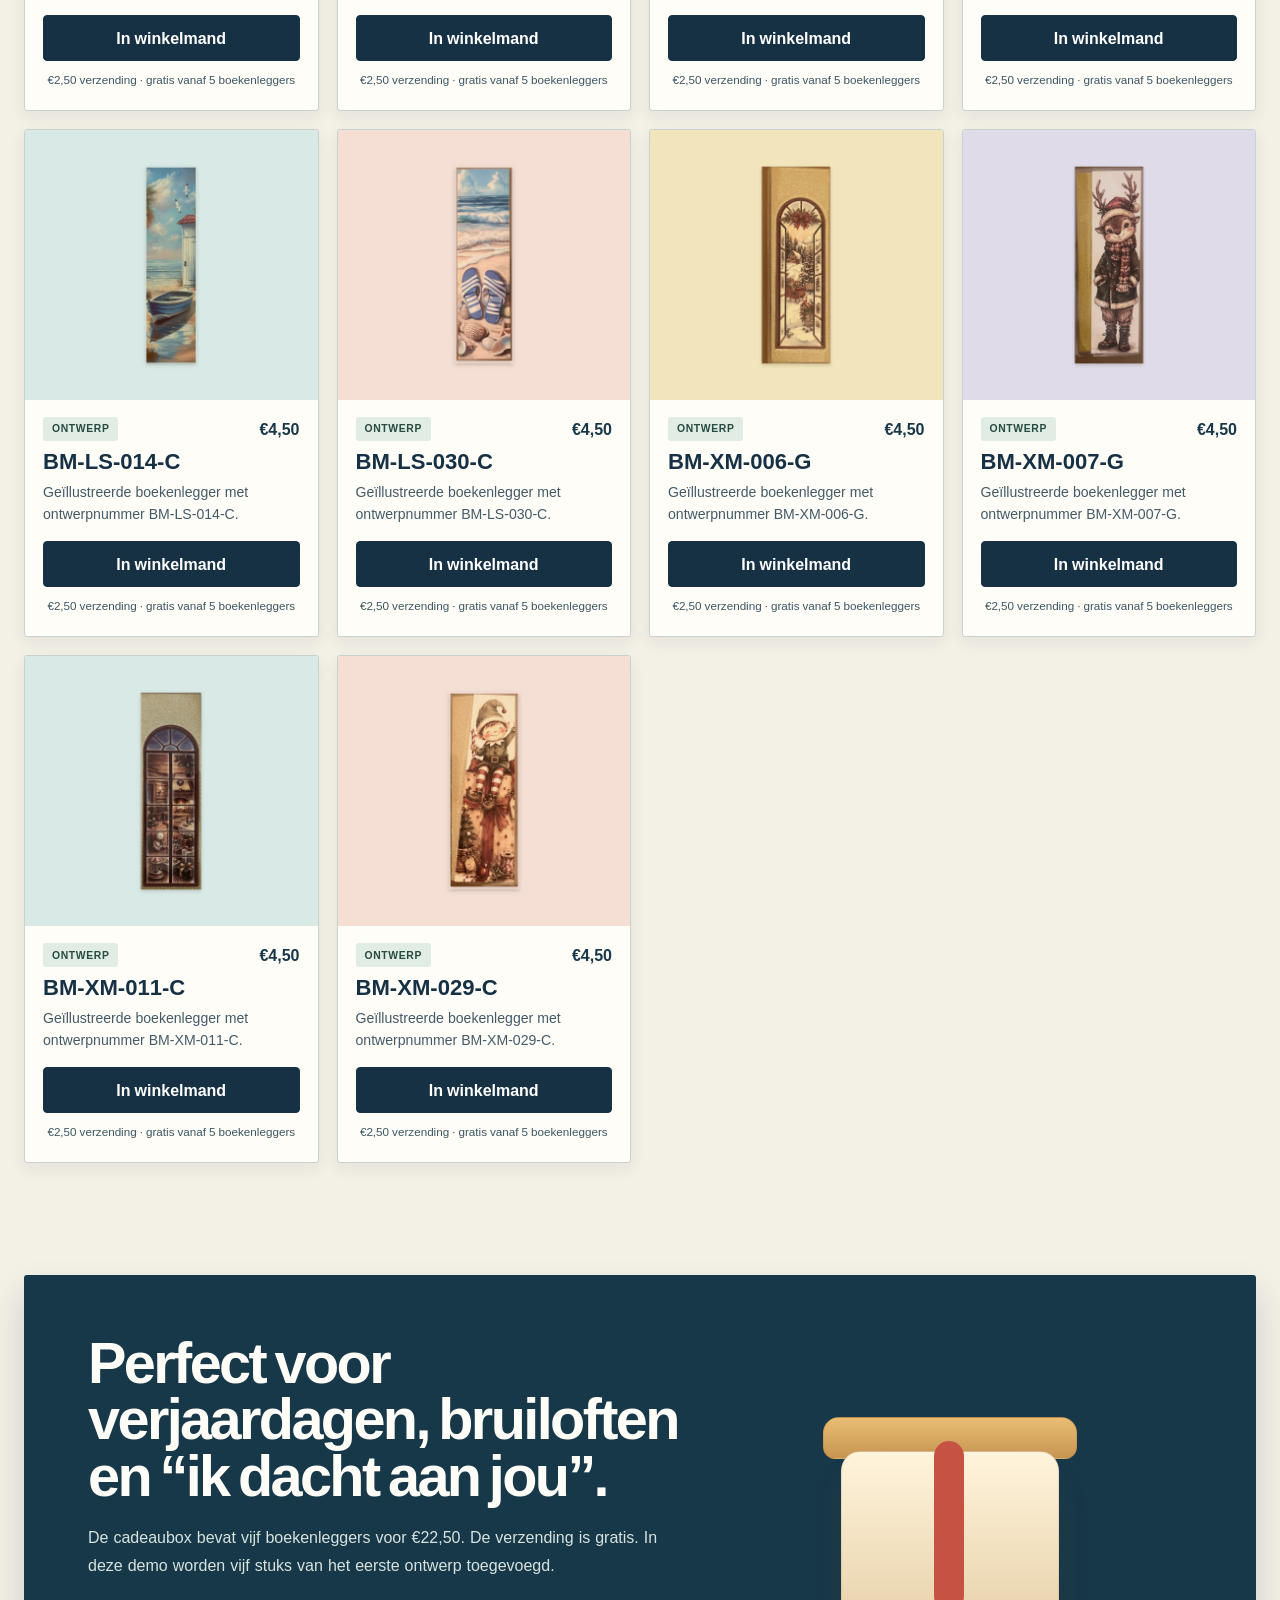
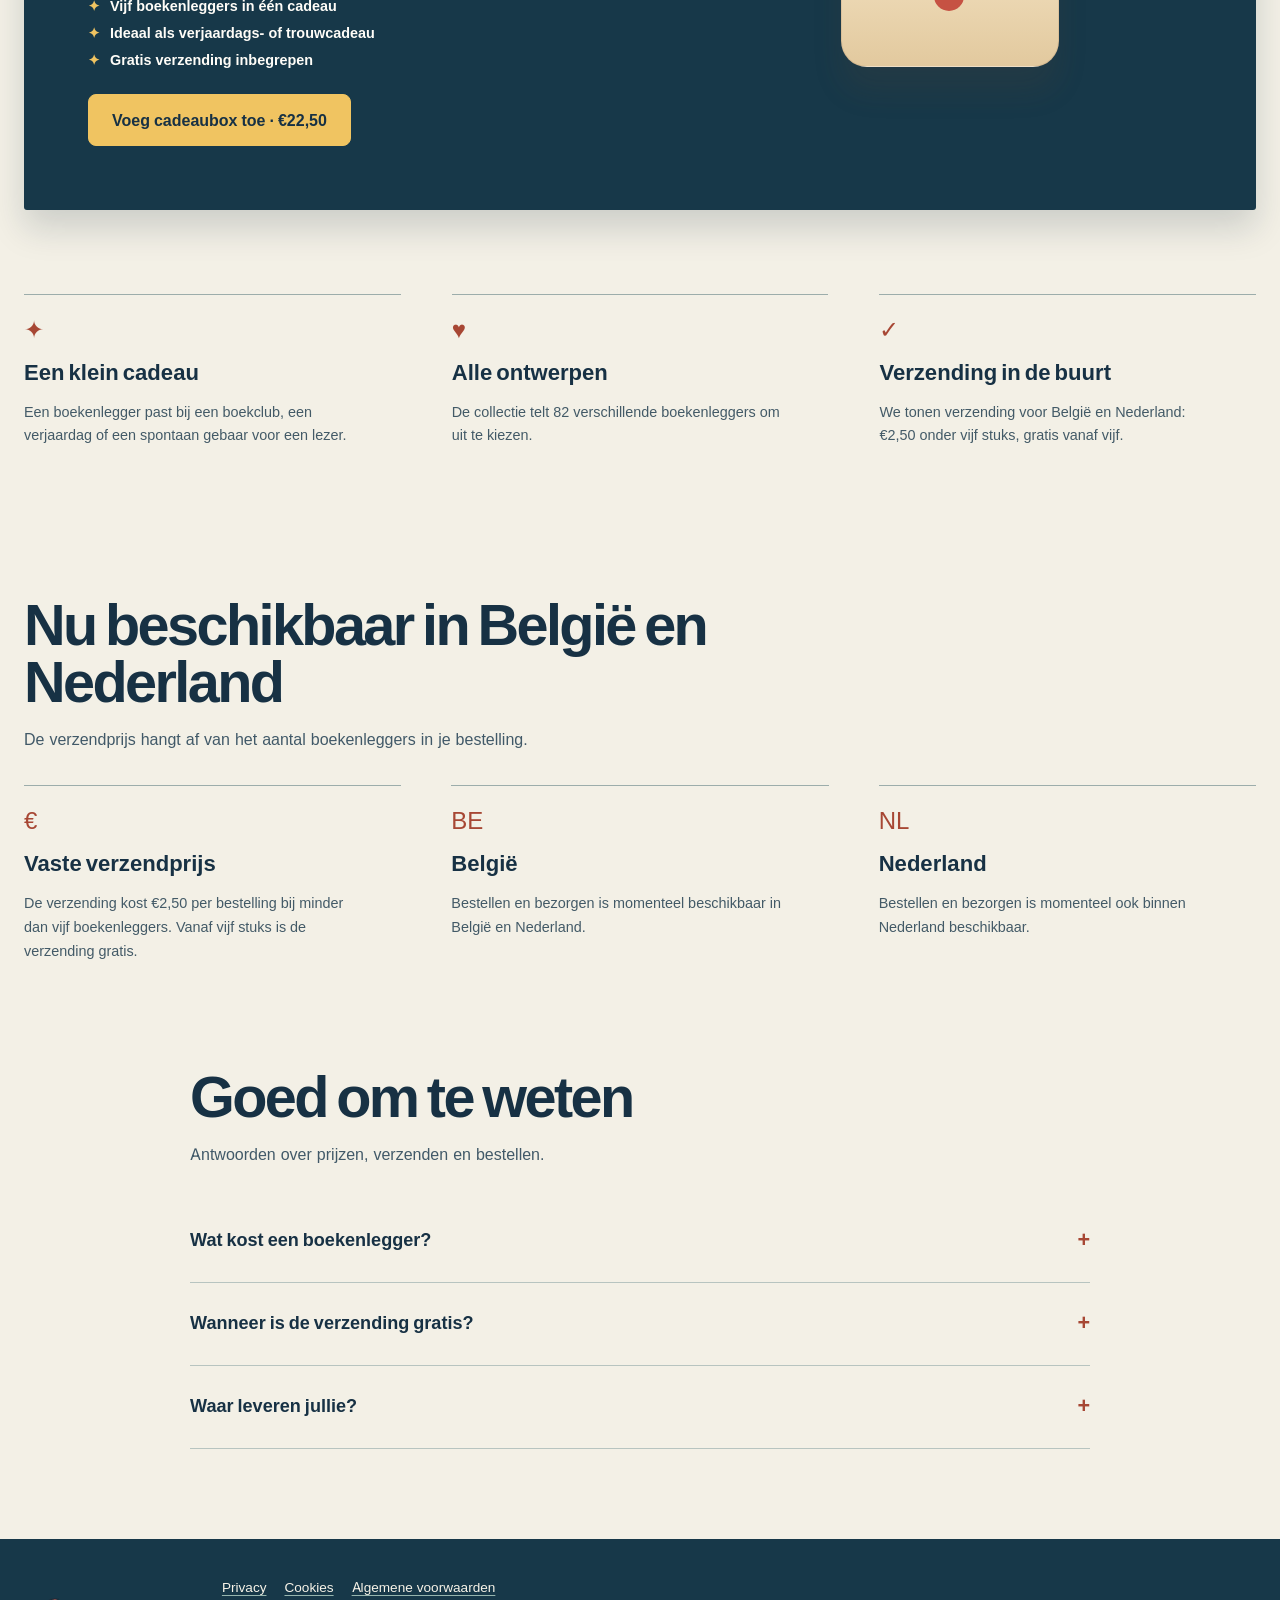
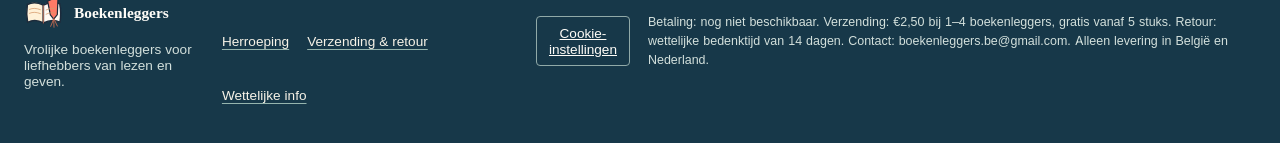
==== commit 4a71749d: "Add Dutch test phase notice site-wide Co-authored-by: Copilot App <223556219+Copilot@users.noreply.g" ====
--- a/index.html
+++ b/index.html
@@ -27,6 +27,7 @@
     <link rel="stylesheet" href="redesign.css" />
   </head>
   <body>
+    <div class="site-test-notice" role="note">Deze website bevindt zich in de testfase.</div>
     <header class="topbar">
       <div class="container nav-wrap">
         <a class="brand" href="#" aria-label="Boekenleggers — startpagina">
--- a/styles.css
+++ b/styles.css
@@ -45,6 +45,20 @@
   color: var(--ink);
 }
 
+.site-test-notice {
+  display: grid;
+  min-height: 44px;
+  padding: 8px 16px;
+  place-items: center;
+  border-bottom: 3px solid #f0c461;
+  background: #173144;
+  color: #fffdf8;
+  font-size: 0.9rem;
+  font-weight: 700;
+  line-height: 1.4;
+  text-align: center;
+}
+
 a {
   color: inherit;
   text-decoration: none;
